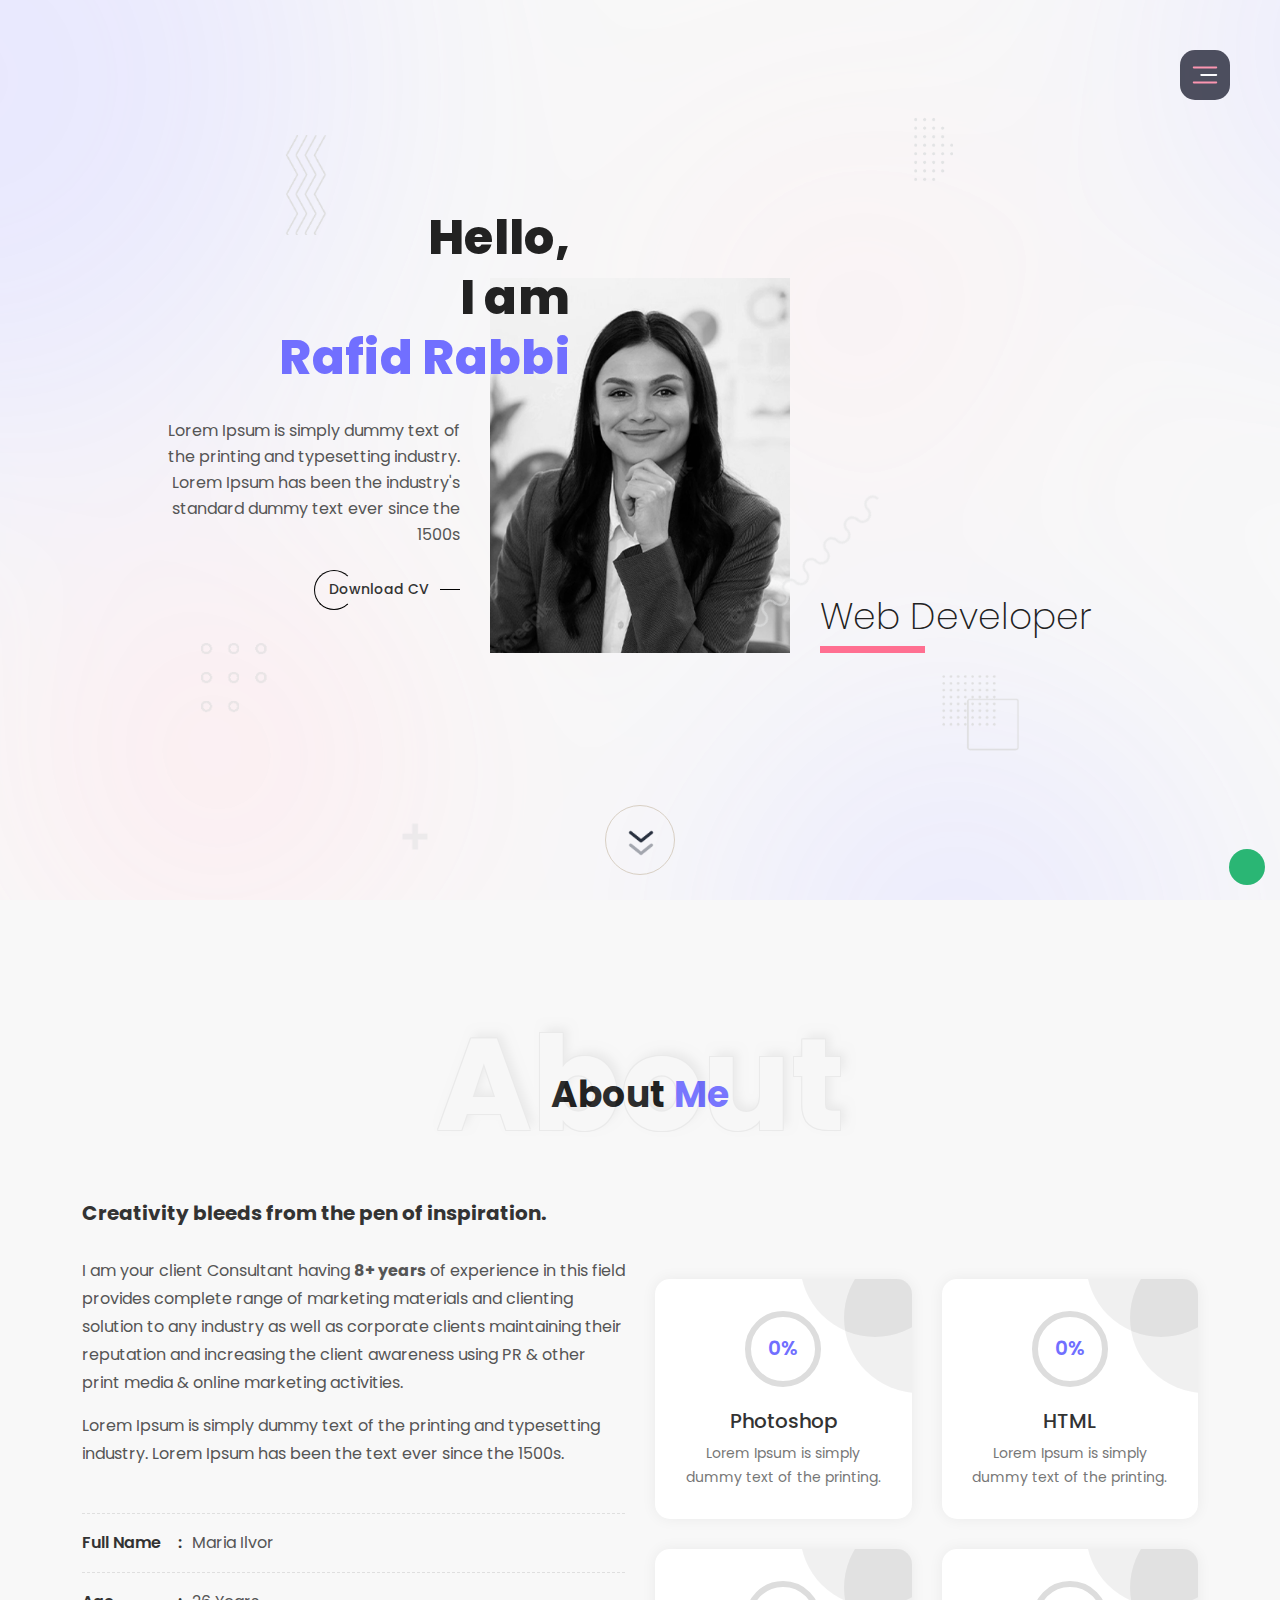
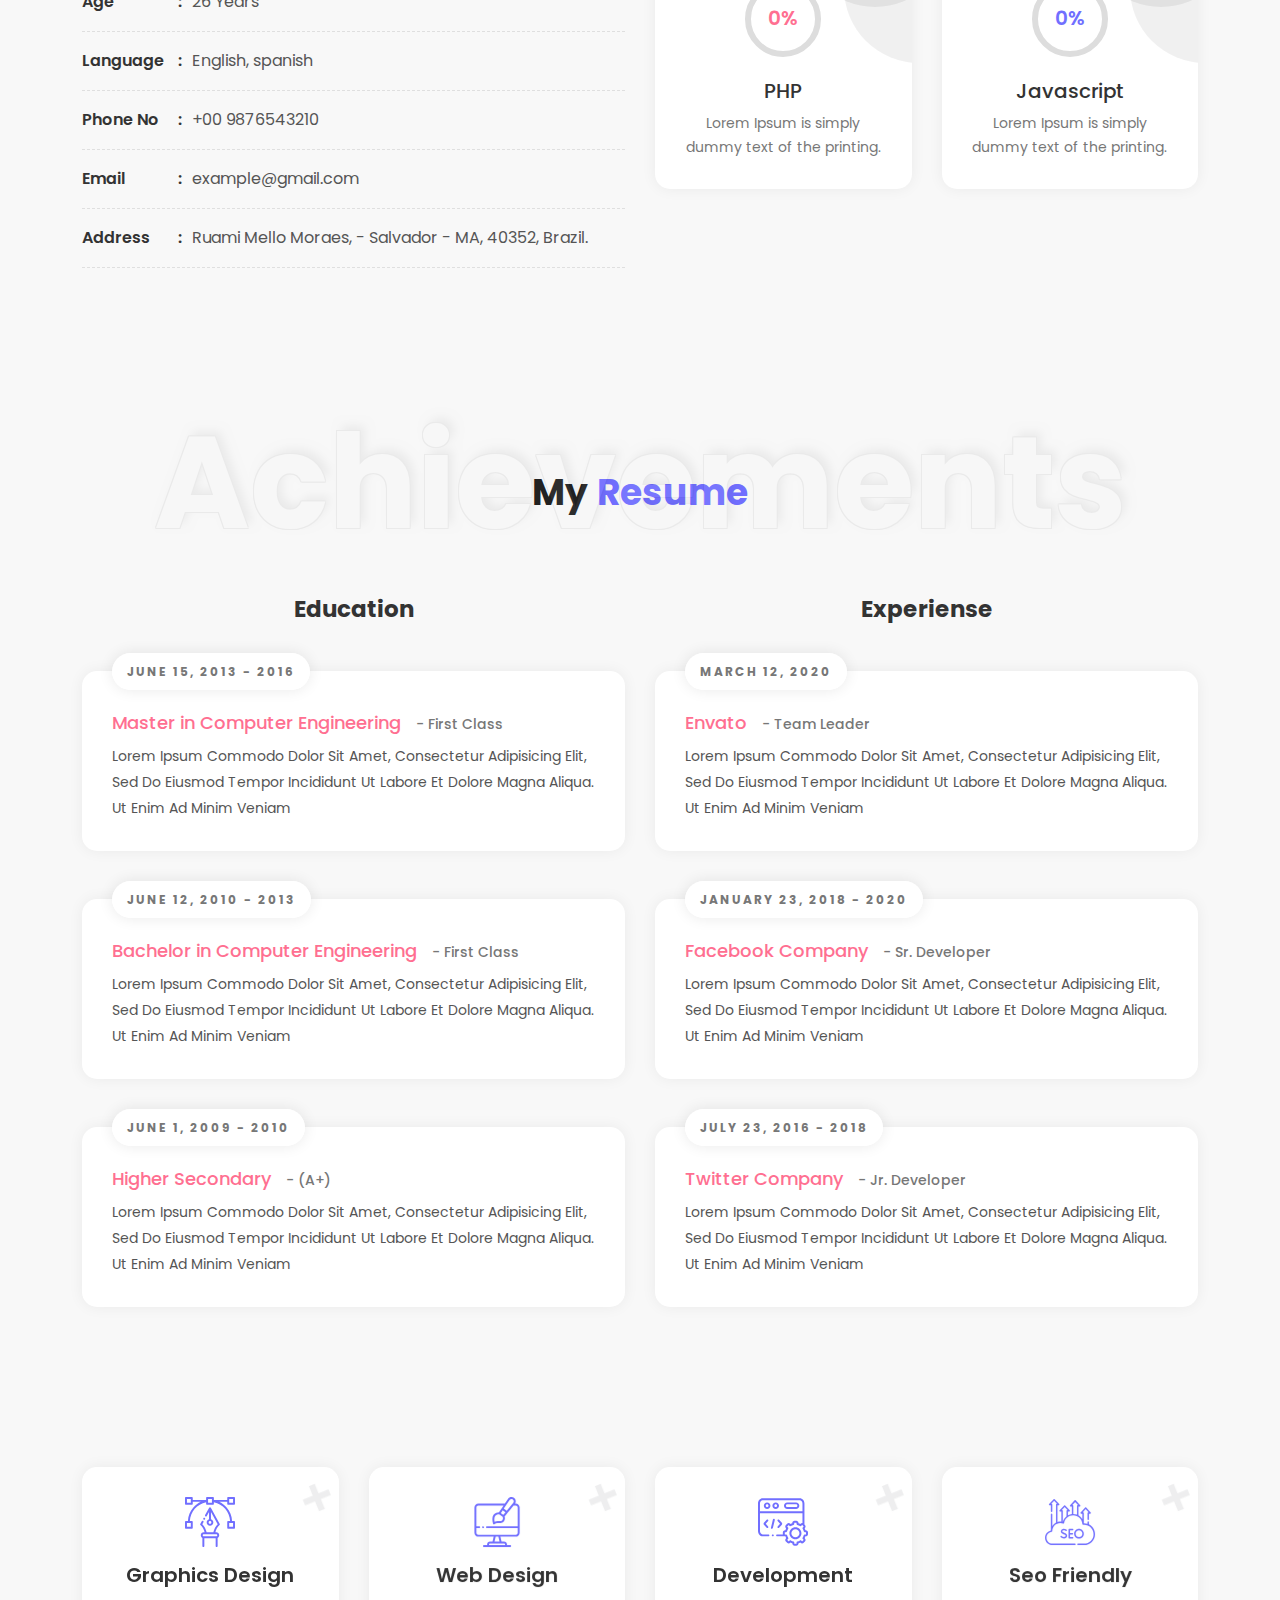
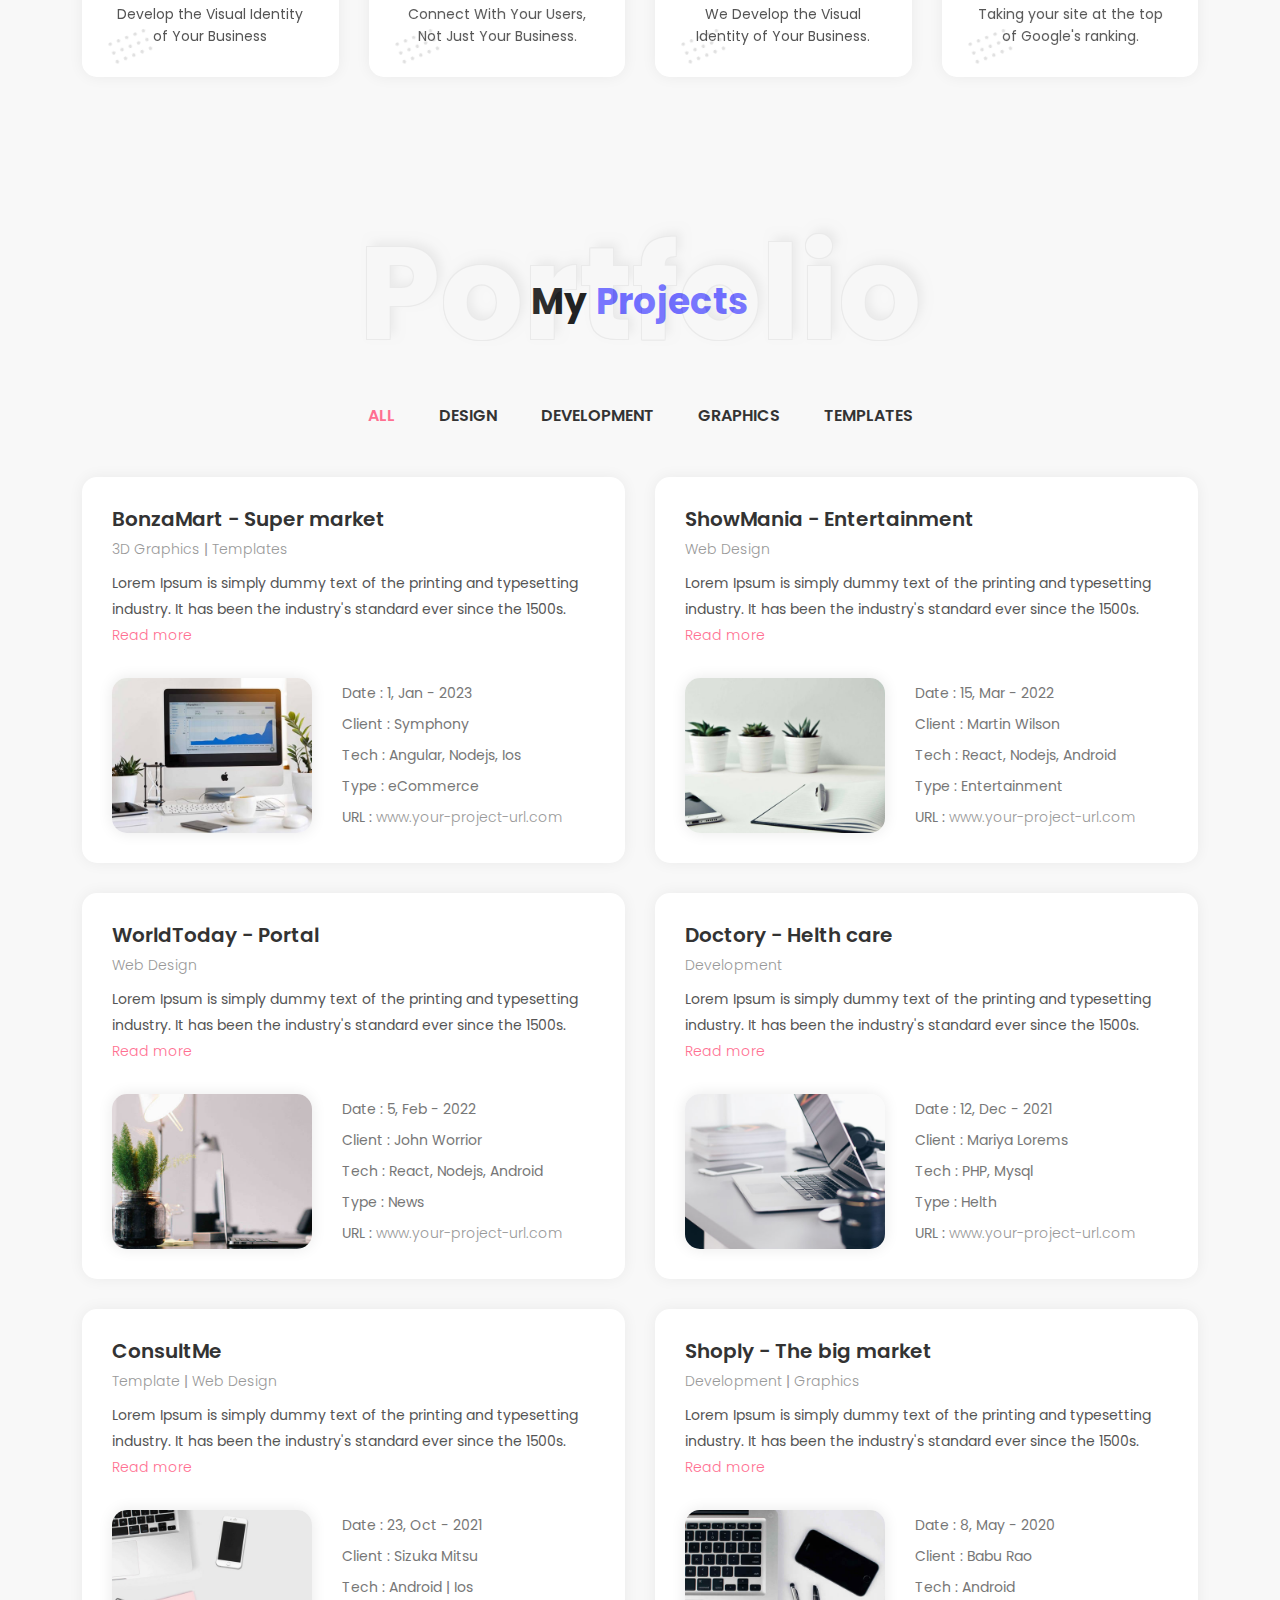
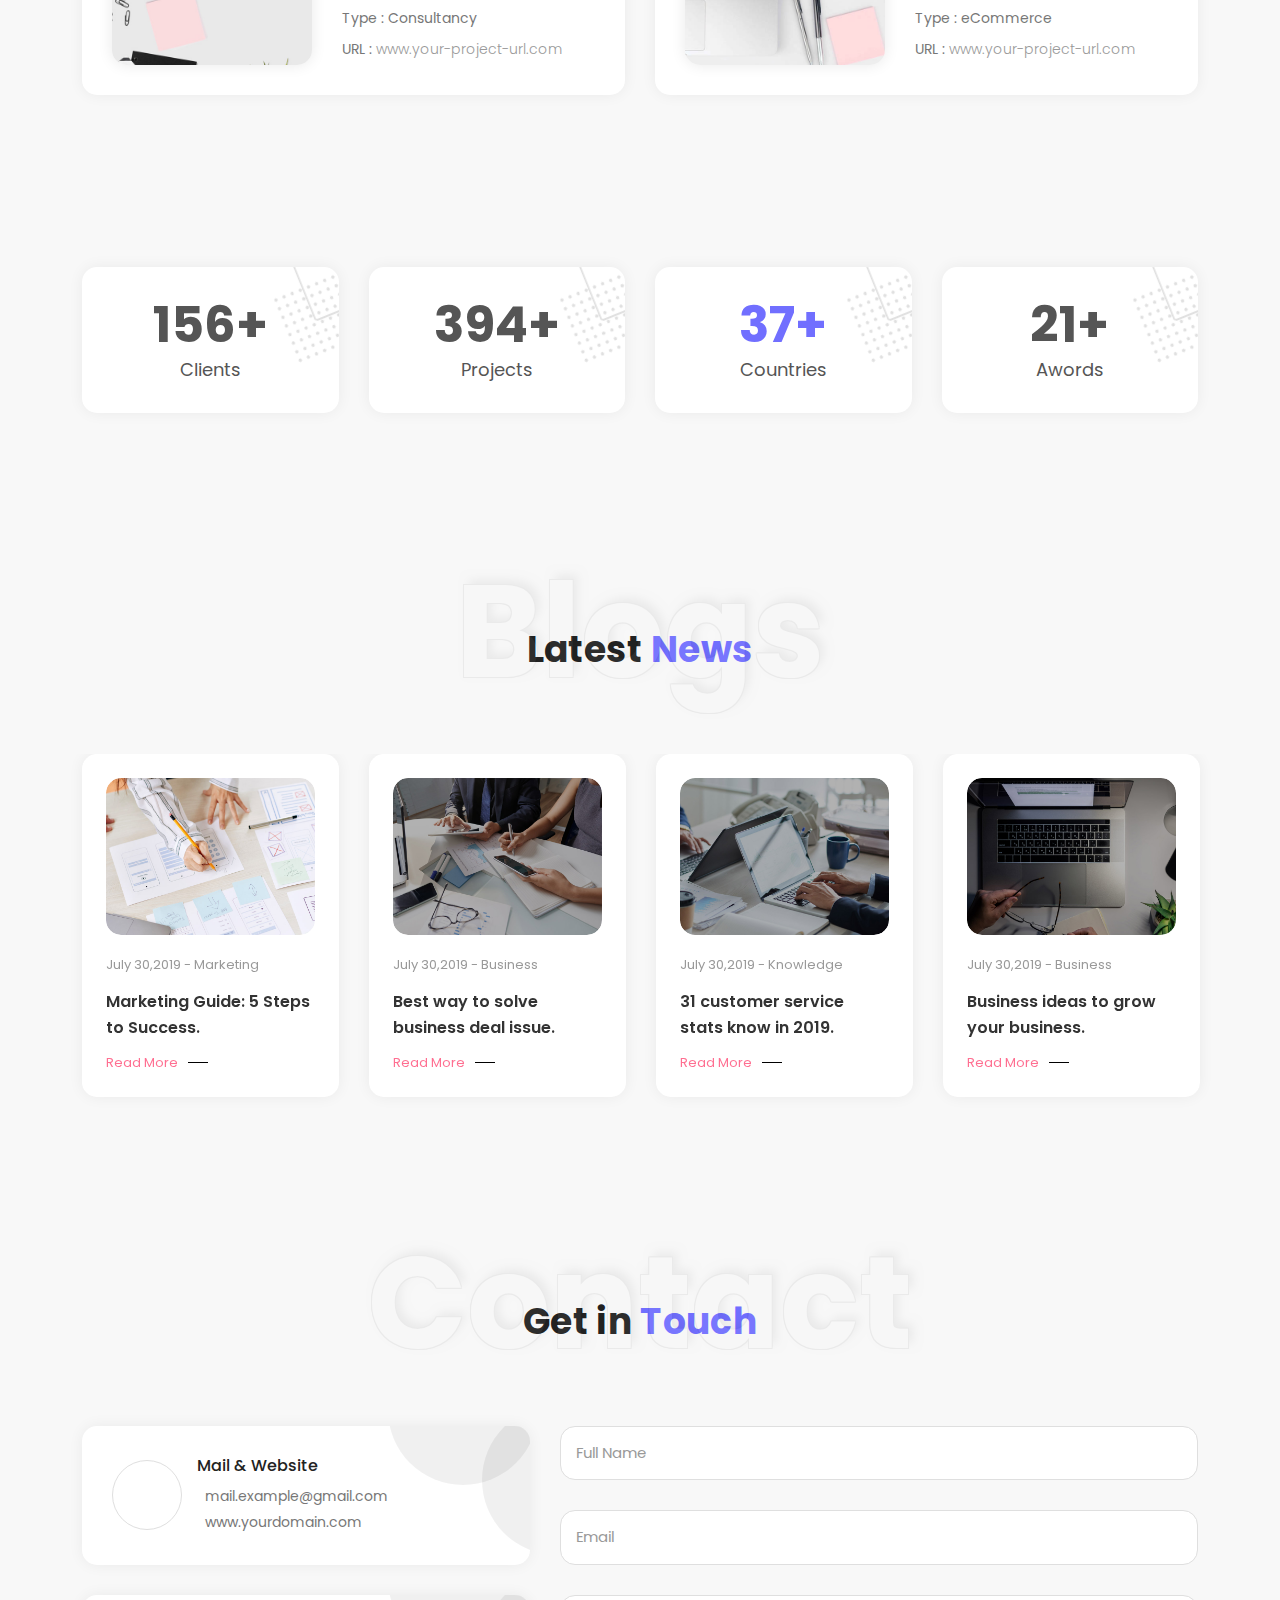
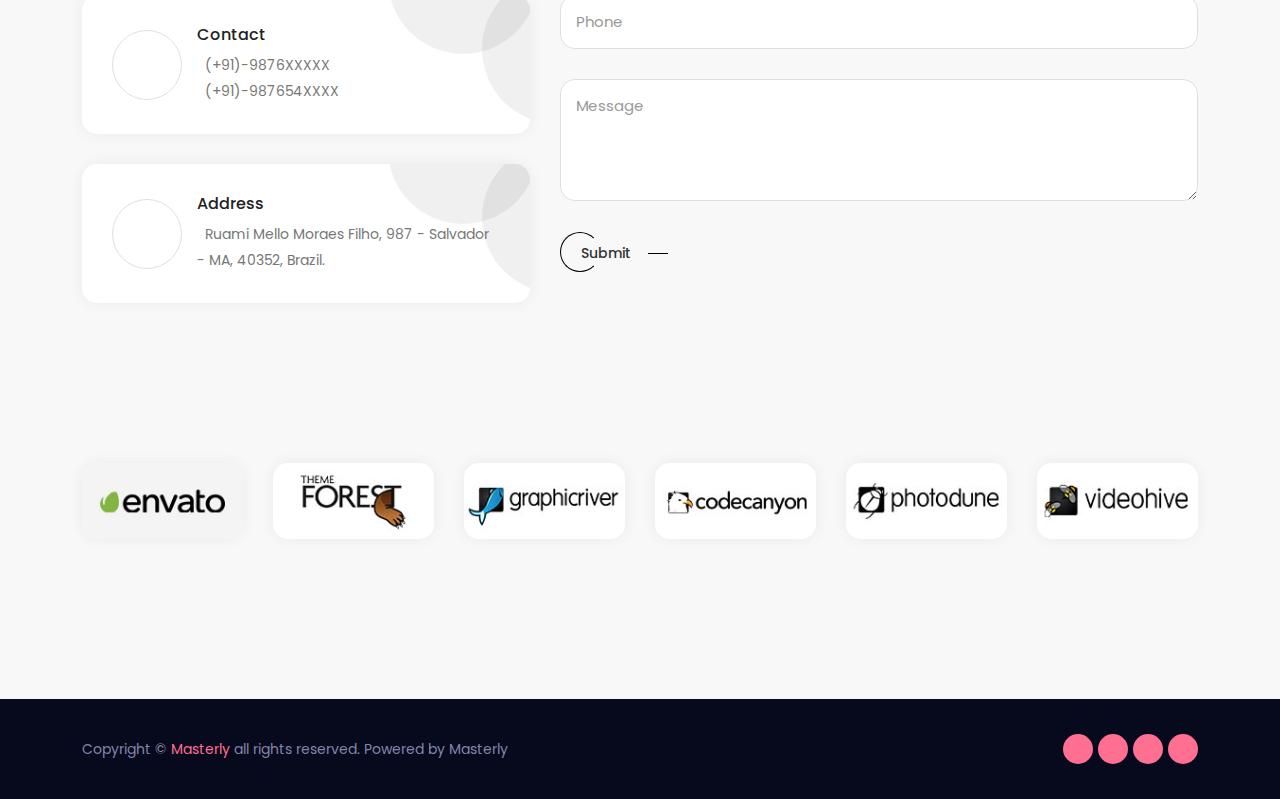
==== index.html @ cfb74b18 "first" ====
<!--========================================================= 
Item Name: Masterly - Personal Portfolio One Page HTML Template.
Author: ashishmaraviya
Version: 2
Copyright 2023
Author URI: https://themeforest.net/user/ashishmaraviya
============================================================-->
<!DOCTYPE html>
<html lang="en">


<!-- Mirrored from maraviyainfotech.com/projects/masterly/demo-4/index.html by HTTrack Website Copier/3.x [XR&CO'2014], Sat, 06 Apr 2024 16:18:50 GMT -->
<head>
    <meta charset="UTF-8">
    <meta http-equiv="x-ua-compatible" content="ie=edge">
    <meta name="viewport" content="width=device-width, initial-scale=1.0, minimum-scale=1.0">

    <title>Masterly - Personal Portfolio One Page HTML Template</title>
    <meta name="keywords"
        content="personal portfolio, cv, resume, agency, bootstrap, clean, cv, designer, developer, freelancer, modern, one page portfolio, onepage, personal portfolio, responsive, resume, vcard">
    <meta name="description" content="Unique Personal Portfolio HTML Template">
    <meta name="author" content="ashishmaraviya">
    <meta name="generator" content="Mobirise v3.12.1, mobirise.com">
    <!-- site Favicon -->
    <link rel="icon" href="assets/img/favicon/favicon.png" sizes="32x32">
    <link rel="apple-touch-icon" href="assets/img/favicon/favicon.png">
    <meta name="msapplication-TileImage" content="assets/img/favicon/favicon.png">

    <!-- css Font -->

    <!-- css All Plugins Files -->
    <link rel="stylesheet" href="assets/css/plugins/bootstrap.css">
    <link rel="stylesheet" href="assets/css/plugins/jquery.fancybox.min.css">
    <link rel="stylesheet" href="assets/css/plugins/slick.min.css">

    <!-- Main Style -->
    <link rel="stylesheet" href="assets/css/style.css">
    <link rel="stylesheet" href="assets/css/responsive.css">

</head>

<body>

    <!-- Loader -->
    <div id="ms-overlay">
        <div class="ms-roller">
            <div></div>
            <div></div>
            <div></div>
            <div></div>
            <div></div>
            <div></div>
            <div></div>
            <div></div>
        </div>
    </div>

    <!-- Header Start -->
    <header>
        <nav>
            <a href="javascript:void(0)" class="ms-sidebar-toggle"><img src="assets/img/icons/menu.svg" class="svg_img"
                    alt="menu"></a>
        </nav>
    </header>
    <!-- Header End -->

    <!-- Sidebar Start -->
    <div class="ms-sidebar-overlay"></div>
    <div class="ms-sidebar">
        <div class="menu-list">
            <a href="javascript:void(0)" class="close-sidebar">×</a>
            <ul class="navbar-nav mb-2 ml-auto" id="top-menu">
                <li class="nav-item active">
                    <a class="nav-link ms-nav" aria-current="page" href="#home">Home</a>
                </li>
                <li class="nav-item">
                    <a class="nav-link ms-nav" href="#about">About</a>
                </li>
                <li class="nav-item">
                    <a class="nav-link ms-nav" href="#experience">Experience</a>
                </li>
                <li class="nav-item">
                    <a class="nav-link ms-nav" href="#service">Service</a>
                </li>
                <li class="nav-item">
                    <a class="nav-link ms-nav" href="#portfolio">Portfolio</a>
                </li>
                <li class="nav-item">
                    <a class="nav-link ms-nav" href="#news">News</a>
                </li>
                <li class="nav-item">
                    <a class="nav-link ms-nav" href="#contact">Contacts</a>
                </li>
            </ul>
        </div>
    </div>
    <!-- Sidebar End -->

    <!-- Hero Start -->
    <section id="home" class="ms-hero margin-b-50">
        <div class="ms-diamond-1"></div>
        <div class="ms-diamond-2"></div>
        <div class="ms-diamond-3"></div>
        <div class="ms-diamond-4"></div>
        <div class="ms-diamond-5"></div>
        <div class="ms-diamond-6"></div>
        <div class="container">
            <div class="hero-content">
                <div class="hero-item static">
                    <div class="ms-hero-detail">
                        <h2 class="ms-hero-title title-right-overflow"><span>Hello, <br> I am<br> <span
                                    class="name">&nbsp; Rafid Rabbi</span></span>
                        </h2>
                        <p class="ms-hero-detail">Lorem Ipsum is simply
                            dummy text of the printing and typesetting industry. Lorem Ipsum has been the industry's
                            standard dummy text ever since the 1500s</p>
                        <a href="#" class="ms-learn-more-right">
                            <span class="text">Download CV</span>
                        </a>
                    </div>
                    <div class="ms-hero-img">
                        <div class="ms-card" data-tilt>
                            <img src="assets/img/hero/my-img.png" alt="vasantbhai">
                        </div>
                    </div>
                    <div class="ms-hero-name">
                        <h3><span>Web Developer</span></h3>
                    </div>
                </div>
                <div class="art"></div>
            </div>
        </div>
        <div class="scroll-next" data-scroll="about">
            <div class="ms-container">
                <span class="menu">
                    <span class="text"></span>
                    <span class="circle"></span>
                </span>
            </div>
        </div>
    </section>
    <!-- Hero End -->

    <!-- About section -->
    <section id="about" class="ms-about padding-tb-80 sec-bg">
        <div class="container">
            <div class="row">
                <div class="section-title">
                    <h2>About<span> Me</span></h2>
                    <span class="ligh-title">About</span>
                </div>
                <div class="col-lg-6">
                    <div class="ms-about-detail m-b-991">
                        <h4>Creativity bleeds from the pen of inspiration.</h4>
                        <p class="ms-text">I am your client Consultant having <b>8+ years</b> of experience in this
                            field
                            provides complete range of marketing materials and clienting solution to any industry as
                            well
                            as corporate clients maintaining their reputation and increasing the client awareness using
                            PR & other print media & online marketing activities.</p>
                        <p class="ms-text">Lorem Ipsum is simply dummy text of the printing and typesetting industry.
                            Lorem Ipsum has been the text ever since the 1500s.</p>
                        <div class="ms-about-info">
                            <ul class="m-r-30">
                                <li><span class="title">Full Name<b>:</b></span>Maria Ilvor</li>
                                <li><span class="title">Age<b>:</b></span>26 Years</li>
                                <li><span class="title">Language<b>:</b></span>English, spanish</li>
                                <li><span class="title">Phone No<b>:</b></span>+00 9876543210</li>
                                <li><span class="title">Email<b>:</b></span>example@gmail.com</li>
                                <li><span class="title">Address<b>:</b></span><span>Ruami Mello Moraes, - Salvador - MA,
                                        40352, Brazil.</span></li>
                            </ul>
                        </div>
                    </div>
                </div>
                <div class="col-lg-6">
                    <div class="ms-skill-progress">
                        <div class="row m-b-minus-30px">
                            <div class="col-md-6">
                                <div class="ms-box">
                                    <svg class="progress noselect" data-progress="87" x="0px" y="0px"
                                        viewBox="0 0 80 80">
                                        <path class="track" d="M5,40a35,35 0 1,0 70,0a35,35 0 1,0 -70,0" />
                                        <path class="fill" d="M5,40a35,35 0 1,0 70,0a35,35 0 1,0 -70,0" />
                                        <text class="value" x="50%" y="58%">0%</text>
                                    </svg>
                                    <h3>Photoshop</h3>
                                    <p>Lorem Ipsum is simply dummy text of the printing.</p>
                                </div>
                            </div>
                            <div class="col-md-6">
                                <div class="ms-box">
                                    <svg class="progress noselect" data-progress="80" x="0px" y="0px"
                                        viewBox="0 0 80 80">
                                        <path class="track" d="M5,40a35,35 0 1,0 70,0a35,35 0 1,0 -70,0" />
                                        <path class="fill" d="M5,40a35,35 0 1,0 70,0a35,35 0 1,0 -70,0" />
                                        <text class="value" x="50%" y="58%">0%</text>
                                    </svg>
                                    <h3>HTML</h3>
                                    <p>Lorem Ipsum is simply dummy text of the printing.</p>
                                </div>
                            </div>
                            <div class="col-md-6">
                                <div class="ms-box">
                                    <svg class="progress active noselect" data-progress="95" x="0px" y="0px"
                                        viewBox="0 0 80 80">
                                        <path class="track" d="M5,40a35,35 0 1,0 70,0a35,35 0 1,0 -70,0" />
                                        <path class="fill" d="M5,40a35,35 0 1,0 70,0a35,35 0 1,0 -70,0" />
                                        <text class="value" x="50%" y="58%">0%</text>
                                    </svg>
                                    <h3>PHP</h3>
                                    <p>Lorem Ipsum is simply dummy text of the printing.</p>
                                </div>
                            </div>
                            <div class="col-md-6">
                                <div class="ms-box">
                                    <svg class="progress noselect" data-progress="70" x="0px" y="0px"
                                        viewBox="0 0 80 80">
                                        <path class="track" d="M5,40a35,35 0 1,0 70,0a35,35 0 1,0 -70,0" />
                                        <path class="fill" d="M5,40a35,35 0 1,0 70,0a35,35 0 1,0 -70,0" />
                                        <text class="value" x="50%" y="58%">0%</text>
                                    </svg>
                                    <h3>Javascript</h3>
                                    <p>Lorem Ipsum is simply dummy text of the printing.</p>
                                </div>
                            </div>
                        </div>
                    </div>
                </div>
            </div>
        </div>
    </section>
    <!-- About section End -->

    <!-- Start Experience & Education section -->
    <section id="experience" class="ms-experience padding-tb-80">
        <div class="container">
            <div class="row">
                <div class="section-title">
                    <h2>My <span>Resume</span></h2>
                    <span class="ligh-title">Achievements</span>
                </div>
                <div class="col-lg-6 col-md-12 col-sm-12">
                    <div class="education ms-ex-box m-b-991">
                        <h4>Education</h4>
                        <ul class="timeline">
                            <li class="timeline-item" data-aos="fade-up" data-aos-duration="2000" data-aos-delay="400">
                                <div class="timeline-info">
                                    <span>June 15, 2013 - 2016</span>
                                </div>
                                <div class="timeline-content">
                                    <h5 class="timeline-title">Master in Computer Engineering<span class="sub">- First
                                            Class</span></h5>
                                    <p>Lorem Ipsum Commodo Dolor Sit Amet, Consectetur Adipisicing Elit, Sed Do Eiusmod
                                        Tempor Incididunt Ut Labore Et Dolore Magna Aliqua. Ut Enim Ad Minim Veniam</p>
                                </div>
                            </li>
                            <li class="timeline-item" data-aos="fade-up" data-aos-duration="2000" data-aos-delay="600">
                                <div class="timeline-info">
                                    <span>June 12, 2010 - 2013</span>
                                </div>
                                <div class="timeline-content">
                                    <h5 class="timeline-title">Bachelor in Computer Engineering<span class="sub">- First
                                            Class</span></h5>
                                    <p>Lorem Ipsum Commodo Dolor Sit Amet, Consectetur Adipisicing Elit, Sed Do Eiusmod
                                        Tempor Incididunt Ut Labore Et Dolore Magna Aliqua. Ut Enim Ad Minim Veniam</p>
                                </div>
                            </li>
                            <li class="timeline-item" data-aos="fade-up" data-aos-duration="2000" data-aos-delay="800">
                                <div class="timeline-info">
                                    <span>June 1, 2009 - 2010</span>
                                </div>
                                <div class="timeline-content">
                                    <h5 class="timeline-title">Higher Secondary<span class="sub">- (A+)</span></h5>
                                    <p>Lorem Ipsum Commodo Dolor Sit Amet, Consectetur Adipisicing Elit, Sed Do Eiusmod
                                        Tempor Incididunt Ut Labore Et Dolore Magna Aliqua. Ut Enim Ad Minim Veniam</p>
                                </div>
                            </li>
                        </ul>

                    </div>
                </div>
                <div class="col-lg-6 col-md-12 col-sm-12">
                    <div class="experiense ms-ex-box">
                        <h4>Experiense</h4>
                        <ul class="timeline">
                            <li class="timeline-item">
                                <div class="timeline-info">
                                    <span>March 12, 2020</span>
                                </div>
                                <div class="timeline-content">
                                    <h5 class="timeline-title">Envato<span class="sub">- Team Leader</span></h5>
                                    <p>Lorem Ipsum Commodo Dolor Sit Amet, Consectetur Adipisicing Elit, Sed Do Eiusmod
                                        Tempor Incididunt Ut Labore Et Dolore Magna Aliqua. Ut Enim Ad Minim Veniam</p>
                                </div>
                            </li>
                            <li class="timeline-item">
                                <div class="timeline-info">
                                    <span>January 23, 2018 - 2020</span>
                                </div>
                                <div class="timeline-content">
                                    <h5 class="timeline-title">Facebook Company<span class="sub">- Sr. Developer</span>
                                    </h5>
                                    <p>Lorem Ipsum Commodo Dolor Sit Amet, Consectetur Adipisicing Elit, Sed Do Eiusmod
                                        Tempor Incididunt Ut Labore Et Dolore Magna Aliqua. Ut Enim Ad Minim Veniam</p>
                                </div>
                            </li>
                            <li class="timeline-item">
                                <div class="timeline-info">
                                    <span>July 23, 2016 - 2018</span>
                                </div>
                                <div class="timeline-content">
                                    <h5 class="timeline-title">Twitter Company<span class="sub">- Jr. Developer</span>
                                    </h5>
                                    <p>Lorem Ipsum Commodo Dolor Sit Amet, Consectetur Adipisicing Elit, Sed Do Eiusmod
                                        Tempor Incididunt Ut Labore Et Dolore Magna Aliqua. Ut Enim Ad Minim Veniam</p>
                                </div>
                            </li>
                        </ul>
                    </div>
                </div>
            </div>

        </div>
    </section>
    <!-- End Experience & Education Section -->

    <!-- Start service section -->
    <section id="service" class="ms-service padding-tb-80 sec-bg">
        <div class="container">
            <div class="section-title d-none">
                <h2>My<span> service</span></h2>
                <span class="ligh-title">service</span>
            </div>
            <div class="row service-box m-tb-minus-15px">
                <div class="col-lg-3 col-md-6 col-xs-12">
                    <div class="flipper">
                        <div class="main-box">
                            <div class="box-front height-300 white-bg">
                                <div class="content-wrap">
                                    <div class="icon">
                                        <img class="icofont icofont-headphone-alt font-40px dark-color svg_img"
                                            src="assets/img/service/1.svg" alt="Graphics Design">
                                    </div>
                                    <h3>Graphics Design</h3>
                                    <p>Develop the Visual Identity of Your Business</p>
                                </div>
                            </div>
                            <div class="box-back height-300 gradient-bg">
                                <div class="content-wrap">
                                    <h3>Graphics Design</h3>
                                    <p>Develop the Visual Identity of Your Business</p>
                                    <a href="#" class="btn">Read more</a>
                                </div>
                            </div>
                        </div>
                    </div>
                </div>
                <div class="col-lg-3 col-md-6 col-xs-12">
                    <div class="flipper">
                        <div class="main-box">
                            <div class="box-front height-300 white-bg">
                                <div class="content-wrap">
                                    <div class="icon">
                                        <img class="icofont icofont-headphone-alt font-40px dark-color svg_img"
                                            src="assets/img/service/2.svg" alt="web design">
                                    </div>
                                    <h3>Web Design</h3>
                                    <p>Connect With Your Users, Not Just Your Business.</p>
                                </div>
                            </div>
                            <div class="box-back height-300 gradient-bg">
                                <div class="content-wrap">
                                    <h3>Web Design</h3>
                                    <p>Connect With Your Users, Not Just Your Business.</p>
                                    <a href="#" class="btn">Read more</a>
                                </div>
                            </div>
                        </div>
                    </div>
                </div>
                <div class="col-lg-3 col-md-6 col-xs-12">
                    <div class="flipper">
                        <div class="main-box">
                            <div class="box-front height-300 white-bg">
                                <div class="content-wrap">
                                    <div class="icon">
                                        <img class="icofont icofont-headphone-alt font-40px dark-color svg_img"
                                            src="assets/img/service/3.svg" alt="development">
                                    </div>
                                    <h3>Development</h3>
                                    <p>We Develop the Visual Identity of Your Business.</p>
                                </div>
                            </div>
                            <div class="box-back height-300 gradient-bg">
                                <div class="content-wrap">
                                    <h3>Development</h3>
                                    <p>We Develop the Visual Identity of Your Business.</p>
                                    <a href="#" class="btn">Read more</a>
                                </div>
                            </div>
                        </div>
                    </div>
                </div>
                <div class="col-lg-3 col-md-6 col-xs-12">
                    <div class="flipper">
                        <div class="main-box">
                            <div class="box-front height-300 white-bg">
                                <div class="content-wrap">
                                    <div class="icon">
                                        <img class="icofont icofont-headphone-alt font-40px dark-color svg_img"
                                            src="assets/img/service/4.svg" alt="seo friendly">
                                    </div>
                                    <h3>Seo Friendly</h3>
                                    <p>Taking your site at the top of Google's ranking.</p>
                                </div>
                            </div>
                            <div class="box-back height-300 gradient-bg">
                                <div class="content-wrap">
                                    <h3>Seo Friendly</h3>
                                    <p>Taking your site at the top of Google's ranking.</p>
                                    <a href="#" class="btn">Read more</a>
                                </div>
                            </div>
                        </div>
                    </div>
                </div>
            </div>
        </div>
    </section>
    <!-- End service section -->

    <!-- Start Portfolio Section -->
    <section id="portfolio" class="ms-portfolio padding-tb-80">
        <div class="container">
            <div class="section-title">
                <h2>My <span>Projects</span></h2>
                <span class="ligh-title">Portfolio</span>
            </div>
            <div class="row m-b-minus-24px">
                <div class="portfolio-content">
                    <div>
                        <div class="row">
                            <div class="col-sm-12">
                                <div class="portfolio-tabs">
                                    <ul>
                                        <li class="filter" data-filter="all">ALL</li>
                                        <li class="filter" data-filter=".design">DESIGN</li>
                                        <li class="filter" data-filter=".development">DEVELOPMENT</li>
                                        <li class="filter" data-filter=".graphics">GRAPHICS</li>
                                        <li class="filter" data-filter=".templates">Templates</li>
                                    </ul>
                                </div>
                            </div>
                            <div class="col-md-12 col-sm-12">
                                <div class="portfolio-content-items">
                                    <div class="row m-b-minus-30px">
                                        <div class="col-lg-6 mix graphics templates">
                                            <div class="ms-project-box">
                                                <h3>BonzaMart - Super market</h3>
                                                <div class="links">
                                                    <a href="#">3D Graphics</a> |
                                                    <a href="#">Templates</a>
                                                </div>
                                                <p>Lorem Ipsum is simply dummy text of the printing and typesetting
                                                    industry. It has been the industry's standard ever since the 1500s.
                                                    <a href="#">Read more</a>
                                                </p>
                                                <div class="ms-info">
                                                    <div class="portfolio-img">
                                                        <a class="" data-fancybox="gallery"
                                                            href="assets/img/portfolio/1.jpg"
                                                            style="background-image: url(assets/img/portfolio/11.jpg)">
                                                            <span class="overlay">+</span>
                                                        </a>
                                                    </div>
                                                    <div class="ms-detail">
                                                        <ul>
                                                            <li>Date : 1, Jan - 2023</li>
                                                            <li>Client : Symphony</li>
                                                            <li>Tech : Angular, Nodejs, Ios</li>
                                                            <li>Type : eCommerce</li>
                                                            <li>URL : <a href="#">www.your-project-url.com</a></li>
                                                        </ul>

                                                    </div>
                                                </div>
                                            </div>
                                        </div>
                                        <div class="col-lg-6 mix design">
                                            <div class="ms-project-box">
                                                <h3>ShowMania - Entertainment</h3>
                                                <div class="links">
                                                    <a href="#">Web Design</a>
                                                </div>
                                                <p>Lorem Ipsum is simply dummy text of the printing and typesetting
                                                    industry. It has been the industry's standard ever since the 1500s.
                                                    <a href="#">Read more</a>
                                                </p>
                                                <div class="ms-info">
                                                    <div class="portfolio-img">
                                                        <a class="" data-fancybox="gallery"
                                                            href="assets/img/portfolio/2.jpg"
                                                            style="background-image: url(assets/img/portfolio/22.jpg)">
                                                            <span class="overlay">+</span>
                                                        </a>
                                                    </div>
                                                    <div class="ms-detail">
                                                        <ul>
                                                            <li>Date : 15, Mar - 2022</li>
                                                            <li>Client : Martin Wilson</li>
                                                            <li>Tech : React, Nodejs, Android</li>
                                                            <li>Type : Entertainment</li>
                                                            <li>URL : <a href="#">www.your-project-url.com</a></li>
                                                        </ul>

                                                    </div>
                                                </div>
                                            </div>
                                        </div>
                                        <div class="col-lg-6 mix design">
                                            <div class="ms-project-box">
                                                <h3>WorldToday - Portal</h3>
                                                <div class="links">
                                                    <a href="#">Web Design</a>
                                                </div>
                                                <p>Lorem Ipsum is simply dummy text of the printing and typesetting
                                                    industry. It has been the industry's standard ever since the 1500s.
                                                    <a href="#">Read more</a>
                                                </p>
                                                <div class="ms-info">
                                                    <div class="portfolio-img">
                                                        <a class="" data-fancybox="gallery"
                                                            href="assets/img/portfolio/3.jpg"
                                                            style="background-image: url(assets/img/portfolio/33.jpg)">
                                                            <span class="overlay">+</span>
                                                        </a>
                                                    </div>
                                                    <div class="ms-detail">
                                                        <ul>
                                                            <li>Date : 5, Feb - 2022</li>
                                                            <li>Client : John Worrior</li>
                                                            <li>Tech : React, Nodejs, Android</li>
                                                            <li>Type : News</li>
                                                            <li>URL : <a href="#">www.your-project-url.com</a></li>
                                                        </ul>

                                                    </div>
                                                </div>
                                            </div>
                                        </div>
                                        <div class="col-lg-6 mix development">
                                            <div class="ms-project-box">
                                                <h3>Doctory - Helth care</h3>
                                                <div class="links">
                                                    <a href="#">Development</a>
                                                </div>
                                                <p>Lorem Ipsum is simply dummy text of the printing and typesetting
                                                    industry. It has been the industry's standard ever since the 1500s.
                                                    <a href="#">Read more</a>
                                                </p>
                                                <div class="ms-info">
                                                    <div class="portfolio-img">
                                                        <a class="" data-fancybox="gallery"
                                                            href="assets/img/portfolio/4.jpg"
                                                            style="background-image: url(assets/img/portfolio/44.jpg)">
                                                            <span class="overlay">+</span>
                                                        </a>
                                                    </div>
                                                    <div class="ms-detail">
                                                        <ul>
                                                            <li>Date : 12, Dec - 2021</li>
                                                            <li>Client : Mariya Lorems</li>
                                                            <li>Tech : PHP, Mysql</li>
                                                            <li>Type : Helth</li>
                                                            <li>URL : <a href="#">www.your-project-url.com</a></li>
                                                        </ul>

                                                    </div>
                                                </div>
                                            </div>
                                        </div>
                                        <div class="col-lg-6 mix templates design">
                                            <div class="ms-project-box">
                                                <h3>ConsultMe</h3>
                                                <div class="links">
                                                    <a href="#">Template</a> |
                                                    <a href="#">Web Design</a>
                                                </div>
                                                <p>Lorem Ipsum is simply dummy text of the printing and typesetting
                                                    industry. It has been the industry's standard ever since the 1500s.
                                                    <a href="#">Read more</a>
                                                </p>
                                                <div class="ms-info">
                                                    <div class="portfolio-img">
                                                        <a class="" data-fancybox="gallery"
                                                            href="assets/img/portfolio/5.jpg"
                                                            style="background-image: url(assets/img/portfolio/55.jpg)">
                                                            <span class="overlay">+</span>
                                                        </a>
                                                    </div>
                                                    <div class="ms-detail">
                                                        <ul>
                                                            <li>Date : 23, Oct - 2021</li>
                                                            <li>Client : Sizuka Mitsu</li>
                                                            <li>Tech : Android | Ios</li>
                                                            <li>Type : Consultancy</li>
                                                            <li>URL : <a href="#">www.your-project-url.com</a></li>
                                                        </ul>

                                                    </div>
                                                </div>
                                            </div>
                                        </div>
                                        <div class="col-lg-6 mix development graphics">
                                            <div class="ms-project-box">
                                                <h3>Shoply - The big market</h3>
                                                <div class="links">
                                                    <a href="#">Development</a> |
                                                    <a href="#">Graphics</a>
                                                </div>
                                                <p>Lorem Ipsum is simply dummy text of the printing and typesetting
                                                    industry. It has been the industry's standard ever since the 1500s.
                                                    <a href="#">Read more</a>
                                                </p>
                                                <div class="ms-info">
                                                    <div class="portfolio-img">
                                                        <a class="" data-fancybox="gallery"
                                                            href="assets/img/portfolio/6.jpg"
                                                            style="background-image: url(assets/img/portfolio/66.jpg)">
                                                            <span class="overlay">+</span>
                                                        </a>
                                                    </div>
                                                    <div class="ms-detail">
                                                        <ul>
                                                            <li>Date : 8, May - 2020</li>
                                                            <li>Client : Babu Rao</li>
                                                            <li>Tech : Android</li>
                                                            <li>Type : eCommerce</li>
                                                            <li>URL : <a href="#">www.your-project-url.com</a></li>
                                                        </ul>

                                                    </div>
                                                </div>
                                            </div>
                                        </div>
                                    </div>
                                </div>
                            </div>
                        </div>
                    </div>
                </div>
            </div>
        </div>
    </section>
    <!-- End Portfolio Section -->

    <!-- Start Counter Section -->
    <section id="counters" class="ms-counter padding-tb-80 sec-bg">
        <div class="container">
            <div class="section-title d-none">
                <h2>My <span>Achievements</span></h2>
                <span class="ligh-title">Achievements</span>
            </div>
            <div class="row achive m-tb-minus-12px" id="counter">
                <div class="col-lg-3 col-md-6">
                    <div class="count-block" data-tilt>
                        <h3><span class="counter counter-value" data-count="156">156</span>+</h3>
                        <p>Clients</p>
                    </div>
                </div>
                <div class="col-lg-3 col-md-6">
                    <div class="count-block" data-tilt>
                        <h3><span class="counter counter-value" data-count="394">394</span>+</h3>
                        <p>Projects</p>
                    </div>
                </div>
                <div class="col-lg-3 col-md-6">
                    <div class="count-block" data-tilt>
                        <h3 class="active-num"><span class="counter counter-value" data-count="37">37</span>+</h3>
                        <p>Countries</p>
                    </div>
                </div>
                <div class="col-lg-3 col-md-6">
                    <div class="count-block" data-tilt>
                        <h3><span class="counter counter-value" data-count="21">21</span>+</h3>
                        <p>Awords</p>
                    </div>
                </div>
            </div>
        </div>
    </section>
    <!-- End Counter Section -->

    <!-- Start News Section -->
    <section id="news" class="ms-news padding-tb-80">
        <div class="container">
            <div class="section-title">
                <h2>Latest <span>News</span></h2>
                <span class="ligh-title">Blogs</span>
            </div>
            <div class="row m-b-minus-30px">
                <div class="news-carousel">
                    <div class="ms-item">
                        <div class="news-info">
                            <figure class="news-img">
                                <a href="#">
                                    <img src="assets/img/blog/1.jpg" alt="news imag">
                                </a>
                            </figure>
                            <div class="detail">
                                <label>July 30,2019 - <a href="#">Marketing</a></label>
                                <h3><a href="#">Marketing Guide: 5 Steps to Success.</a></h3>
                                <div class="more-info">
                                    <a href="#">Read More<span></span></a>
                                </div>
                            </div>
                        </div>
                    </div>
                    <div class="ms-item">
                        <div class="news-info">
                            <figure class="news-img"><a href="#"><img src="assets/img/blog/2.jpg" alt="news imag"></a>
                            </figure>
                            <div class="detail">
                                <label>July 30,2019 - <a href="#">Business</a></label>
                                <h3><a href="#">Best way to solve business deal issue.</a></h3>
                                <div class="more-info">
                                    <a href="#">Read More<span></span></a>
                                </div>
                            </div>
                        </div>
                    </div>
                    <div class="ms-item">
                        <div class="news-info">
                            <figure class="news-img"><a href="#"><img src="assets/img/blog/3.jpg" alt="news imag"></a>
                            </figure>
                            <div class="detail">
                                <label>July 30,2019 - <a href="#">Knowledge</a></label>
                                <h3><a href="#">31 customer service stats know in 2019.</a></h3>
                                <div class="more-info">
                                    <a href="#">Read More<span></span></a>
                                </div>
                            </div>
                        </div>
                    </div>
                    <div class="ms-item">
                        <div class="news-info">
                            <figure class="news-img"><a href="#"><img src="assets/img/blog/4.jpg" alt="news imag"></a>
                            </figure>
                            <div class="detail">
                                <label>July 30,2019 - <a href="#">Business</a></label>
                                <h3><a href="#">Business ideas to grow your business.</a></h3>
                                <div class="more-info">
                                    <a href="#">Read More<span></span></a>
                                </div>
                            </div>
                        </div>
                    </div>
                    <div class="ms-item">
                        <div class="news-info">
                            <figure class="news-img"><a href="#"><img src="assets/img/blog/5.jpg" alt="news imag"></a>
                            </figure>
                            <div class="detail">
                                <label>July 30,2019 - <a href="#">Marketing</a></label>
                                <h3><a href="#">Marketing Guide: 5 Steps to Success.</a></h3>
                                <div class="more-info">
                                    <a href="#">Read More<span></span></a>
                                </div>
                            </div>
                        </div>
                    </div>
                    <div class="ms-item">
                        <div class="news-info">
                            <figure class="news-img"><a href="#"><img src="assets/img/blog/6.jpg" alt="news imag"></a>
                            </figure>
                            <div class="detail">
                                <label>July 30,2019 - <a href="#">Knowledge</a></label>
                                <h3><a href="#">31 customer service stats know in 2019.</a></h3>
                                <div class="more-info">
                                    <a href="#">Read More<span></span></a>
                                </div>
                            </div>
                        </div>
                    </div>
                </div>
            </div>
        </div>
    </section>
    <!-- End News Section -->

    <!-- Start Contact Section -->
    <section id="contact" class="ms-contact padding-tb-80 sec-bg">
        <div class="container d-block">
            <div class="section-title">
                <h2>Get in <span>Touch</span></h2>
                <span class="ligh-title">Contact</span>
            </div>
            <div class="row m-b-minus-30px">
                <div class="col-lg-5 col-md-12 m-b-991-20">
                    <div class="ms-box">
                        <div class="detail">
                            <div class="icon"><i class="fa fa-envelope" aria-hidden="true"></i></div>
                            <div class="info">
                                <h3 class="title">Mail & Website</h3>
                                <p>
                                    <i class="fa fa-envelope" aria-hidden="true"></i> &nbsp; mail.example@gmail.com
                                </p>
                                <p>
                                    <i class="fa fa-globe" aria-hidden="true"></i> &nbsp; www.yourdomain.com
                                </p>
                            </div>
                        </div>
                        <div class="space"></div>
                    </div>
                    <div class="ms-box">
                        <div class="detail">
                            <div class="icon"><i class="fa fa-mobile" aria-hidden="true"></i></div>
                            <div class="info">
                                <h3 class="title">Contact</h3>
                                <p>
                                    <i class="fa fa-mobile" aria-hidden="true"></i> &nbsp; (+91)-9876XXXXX
                                </p>
                                <p>
                                    <i class="fa fa-mobile" aria-hidden="true"></i> &nbsp; (+91)-987654XXXX
                                </p>
                            </div>
                        </div>
                        <div class="space"></div>
                    </div>
                    <div class="ms-box">
                        <div class="detail">
                            <div class="icon"><i class="fa fa-map-marker" aria-hidden="true"></i></div>
                            <div class="info">
                                <h3 class="title">Address</h3>
                                <p>
                                    <i class="fa fa-map-marker" aria-hidden="true"></i> &nbsp; Ruami Mello Moraes Filho,
                                    987 - Salvador - MA, 40352, Brazil.
                                </p>
                            </div>
                        </div>
                        <div class="space"></div>
                    </div>
                    <!-- /Boxes de Acoes -->
                </div>
                <div class="col-lg-7 col-md-12">
                    <form>
                        <div class="form-group">
                            <input type="text" class="form-control" id="fname" placeholder="Full Name">
                        </div>
                        <div class="form-group">
                            <input type="email" class="form-control" id="umail" placeholder="Email">
                        </div>
                        <div class="form-group">
                            <input type="text" class="form-control" id="phone" placeholder="Phone">
                        </div>
                        <div class="form-group">
                            <textarea class="form-control" id="exampleFormControlTextarea1" rows="4"
                                placeholder="Message"></textarea>
                        </div>
                        <button type="submit" class="ms-learn-more-right"><span class="text">Submit</span></button>
                    </form>
                </div>
            </div>
        </div>
    </section>
    <!-- End Contact Section -->

    <!-- Start Clients Section -->
    <section class="ms-client padding-tb-80">
        <h2 class="d-none">Clients</h2>
        <div class="container">
            <div class="row">
                <div class="ms-client-outer">
                    <ul id="ms-client-slider">
                        <li class="ms-client-item" data-animation="zoomIn">
                            <div class="ms-client-img"><a href="#"><img alt="client" title="client"
                                        src="assets/img/clients/1.jpg"></a></div>
                        </li>
                        <li class="ms-client-item" data-animation="zoomIn">
                            <div class="ms-client-img"><a href="#"><img alt="client" title="client"
                                        src="assets/img/clients/2.jpg"></a></div>
                        </li>
                        <li class="ms-client-item" data-animation="zoomIn">
                            <div class="ms-client-img"><a href="#"><img alt="client" title="client"
                                        src="assets/img/clients/3.jpg"></a></div>
                        </li>
                        <li class="ms-client-item" data-animation="zoomIn">
                            <div class="ms-client-img"><a href="#"><img alt="client" title="client"
                                        src="assets/img/clients/4.jpg"></a></div>
                        </li>
                        <li class="ms-client-item" data-animation="zoomIn">
                            <div class="ms-client-img"><a href="#"><img alt="client" title="client"
                                        src="assets/img/clients/5.jpg"></a></div>
                        </li>
                        <li class="ms-client-item" data-animation="zoomIn">
                            <div class="ms-client-img"><a href="#"><img alt="client" title="client"
                                        src="assets/img/clients/6.jpg"></a></div>
                        </li>
                        <li class="ms-client-item" data-animation="zoomIn">
                            <div class="ms-client-img"><a href="#"><img alt="client" title="client"
                                        src="assets/img/clients/7.jpg"></a></div>
                        </li>
                        <li class="ms-client-item" data-animation="zoomIn">
                            <div class="ms-client-img"><a href="#"><img alt="client" title="client"
                                        src="assets/img/clients/8.jpg"></a></div>
                        </li>
                    </ul>
                </div>
            </div>
        </div>
    </section>
    <!-- End Clients Section -->

    <!-- Start Footer -->
    <footer class="margin-t-80">
        <div class="container">
            <div class="ms-footer-detail">
                <div class="ms-copy">
                    Copyright © <a class="site-name" href="index.html">Masterly</a> all rights reserved. Powered by
                    Masterly
                </div>
                <div class="ms-social">
                    <ul>
                        <li><a href="https://www.facebook.com/" target="_blank"><i class="fa fa-facebook"
                                    aria-hidden="true"></i></a></li>
                        <li><a href="https://www.instagram.com/" target="_blank"><i class="fa fa-instagram"
                                    aria-hidden="true"></i></a></li>
                        <li><a href="https://twitter.com/" target="_blank"><i class="fa fa-twitter"
                                    aria-hidden="true"></i></a></li>
                        <li><a href="https://linkedin.com/" target="_blank"><i class="fa fa-linkedin"
                                    aria-hidden="true"></i></a></li>
                    </ul>
                </div>
            </div>
        </div>
    </footer>
    <!-- End Footer -->

    <!-- Whatsapp -->
    <div class="ms-style ms-right-bottom">
        <!-- Start Floating Panel Container -->
        <div class="ms-panel">
            <!-- Panel Header -->
            <div class="ms-header">
                <strong>Need Help?</strong>
                <p>Chat with us on WhatsApp</p>
            </div>
            <!-- Panel Content -->
            <div class="ms-body">
                <ul>
                    <!-- Start Single Contact List -->
                    <li>
                        <a class="ms-list" data-number="918866774266"
                            data-message="Share me your latest resume, HR from masterly...">
                            <div class="d-flex bd-highlight">
                                <!-- Profile Picture -->
                                <div class="ms-img-cont">
                                    <img src="assets/img/chat/profile_02.jpg" class="ms-user-img" alt="Profile image">
                                    <span class="ms-status-icon"></span>
                                </div>
                                <!-- Display Name & Last Seen -->
                                <div class="ms-user-info">
                                    <span>Maria W Ilvor</span>
                                    <p>Maria left 7 mins ago</p>
                                </div>
                            </div>
                        </a>
                    </li>
                    <!--/ End Single Contact List -->
                    <!-- Start Single Contact List -->
                    <li>
                        <a class="ms-list" data-number="918866774266"
                            data-message="Share me your latest resume, HR from masterly...">
                            <div class="d-flex bd-highlight">
                                <!-- Profile Picture -->
                                <div class="ms-img-cont">
                                    <img src="assets/img/chat/profile_01.jpg" class="ms-user-img" alt="Profile image">
                                    <span class="ms-status-icon ms-online"></span>
                                </div>
                                <!-- Display Name & Last Seen -->
                                <div class="ms-user-info">
                                    <span>William Ilvor</span>
                                    <p>William is online</p>
                                </div>
                            </div>
                        </a>
                    </li>
                    <!--/ End Single Contact List -->

                </ul>
            </div>
        </div>
        <!--/ End Floating Panel Container -->
        <!-- Start Right Floating Button-->
        <div class="ms-right-bottom">
            <div class="ms-box">
                <div class="ms-button rotateBackward">
                    <i class="fa fa-whatsapp"></i>
                </div>
            </div>
        </div>
        <!--/ End Right Floating Button-->
    </div>
    <!-- Whatsapp end -->

    <!-- Back to top -->
    <div class="progress-wrap">
        <i class="fa fa-arrow-up" aria-hidden="true"></i>
        <svg class="progress-circle svg-content" width="100%" height="100%" viewBox="-1 -1 102 102">
            <path d="M50,1 a49,49 0 0,1 0,98 a49,49 0 0,1 0,-98" />
        </svg>
    </div>
    <!-- Back to top -->

    <!-- Vendor JS -->
    <script src="assets/js/vendor/jquery-3.1.1.min.js"></script>
    <script src="assets/js/vendor/bootstrap.bundle.min.js"></script>
    <script src="assets/js/vendor/tilt.jquery.js"></script>
    <script src="assets/js/vendor/mixitup.min.js"></script>
    <script src="assets/js/vendor/jquery.fancybox.min.js"></script>
    <script src="assets/js/vendor/slick.min.js"></script>
    <script src="assets/js/vendor/fontawesome.js"></script>

    <!-- Scroll button animation for mouse hover Js -->
    <script src="assets/js/vendor/tweenmax.min.js"></script>

    <!-- Site Main Js -->
    <script src="assets/js/script.js"></script>

</body>


<!-- Mirrored from maraviyainfotech.com/projects/masterly/demo-4/index.html by HTTrack Website Copier/3.x [XR&CO'2014], Sat, 06 Apr 2024 16:18:53 GMT -->
</html>
---- assets/css/style.css ----
/*-------------------------------------------------
  Fonts Family & Style CSS
---------------------------------------------------*/
/*--  Poppins font  --*/
@font-face {
  font-family: "Poppins, sans-serif";
  src: url("../fonts/poppins/Poppins-Thin.ttf") format("truetype");
  font-weight: 100;
  font-style: normal;
}
@font-face {
  font-family: "Poppins, sans-serif";
  src: url("../fonts/poppins/Poppins-ExtraLight.ttf") format("truetype");
  font-weight: 200;
  font-style: normal;
}
@font-face {
  font-family: "Poppins, sans-serif";
  src: url("../fonts/poppins/Poppins-Light.ttf");
  font-weight: 300;
  font-style: normal;
}
@font-face {
  font-family: "Poppins, sans-serif";
  src: url("../fonts/poppins/Poppins-Regular.ttf") format("truetype");
  font-weight: 400;
  font-style: normal;
}
@font-face {
  font-family: "Poppins, sans-serif";
  src: url("../fonts/poppins/Poppins-Medium.ttf") format("truetype");
  font-weight: 500;
  font-style: normal;
}
@font-face {
  font-family: "Poppins, sans-serif";
  src: url("../fonts/poppins/Poppins-SemiBold.ttf") format("truetype");
  font-weight: 600;
  font-style: normal;
}
@font-face {
  font-family: "Poppins, sans-serif";
  src: url("../fonts/poppins/Poppins-Bold.ttf") format("truetype");
  font-weight: 700;
  font-style: normal;
}
@font-face {
  font-family: "Poppins, sans-serif";
  src: url("../fonts/poppins/Poppins-ExtraBold.ttf") format("truetype");
  font-weight: 800;
  font-style: normal;
}
@font-face {
  font-family: "Poppins, sans-serif";
  src: url("../fonts/poppins/Poppins-Black.ttf") format("truetype");
  font-weight: 900;
  font-style: normal;
}
/*-------------------------------------------------
  Common Style CSS
---------------------------------------------------*/
body {
  font-size: 14px;
  color: #777;
  user-select: none;
  -webkit-user-select: none;
  -khtml-user-select: none;
  -moz-user-select: none;
  -ms-user-select: none;
  font-family: "Poppins, sans-serif";
  font-weight: 400;
  top: 0 !important;
  background-image: url(../img/designs/main-bg.png);
  background-size: cover;
  background-attachment: fixed;
  background-position: center;
  background-color: rgba(247, 247, 247, 0.9);
  overflow-x: hidden;
  background-blend-mode: overlay;
}

.row {
  margin-right: -15px;
  margin-left: -15px;
}

.row > * {
  padding-right: 15px;
  padding-left: 15px;
}

h2 {
  font-size: 48px;
  line-height: 60px;
  font-weight: 400;
  letter-spacing: 0.02rem;
}

h2,
h3,
h4,
h5,
h6 {
  font-family: "Poppins, sans-serif";
  position: relative;
  color: #222;
}

a {
  text-decoration: none;
}

ul {
  list-style: none;
}
ul li a {
  text-decoration: none;
}

p {
  font-size: 16px;
  color: #555;
  line-height: 26px;
}

.section-title {
  position: relative;
  text-align: center;
}
.section-title h2 {
  margin-bottom: 40px;
  padding: 50px 0;
  font-size: 36px;
  line-height: 29px;
  font-weight: 700;
}
.section-title h2 span {
  color: #716fff;
}
.section-title .ligh-title {
  margin: auto;
  position: absolute;
  top: 50%;
  left: 0;
  right: 0;
  font-size: 130px;
  font-weight: 700;
  color: #f5f5f5;
  line-height: 60px;
  text-shadow: 5px -5px 10px #000, -1px 0 0 #000, 0 1px 0 #000, 0 -1px 0 #000, 1px 1px #000, -1px -1px 0 #000, 1px -1px 0 #000, -1px 1px 0 #000;
  opacity: 0.05;
  -webkit-transform: translateY(-100%);
          transform: translateY(-100%);
}

#ms-overlay {
  display: block;
  width: 100%;
  height: 100%;
  position: fixed;
  top: 0;
  right: 0;
  left: 0;
  bottom: 0;
  background: #fff;
  z-index: 99;
  display: -webkit-box;
  display: -ms-flexbox;
  display: flex;
  -webkit-box-align: center;
      -ms-flex-align: center;
          align-items: center;
  -webkit-box-pack: center;
      -ms-flex-pack: center;
          justify-content: center;
}
#ms-overlay .ms-roller {
  display: inline-block;
  position: relative;
  width: 80px;
  height: 80px;
}
#ms-overlay .ms-roller div {
  -webkit-animation: ms-roller 1.2s cubic-bezier(0.5, 0, 0.5, 1) infinite;
          animation: ms-roller 1.2s cubic-bezier(0.5, 0, 0.5, 1) infinite;
  -webkit-transform-origin: 40px 40px;
          transform-origin: 40px 40px;
}
#ms-overlay .ms-roller div:after {
  content: " ";
  display: block;
  position: absolute;
  width: 7px;
  height: 7px;
  border-radius: 50%;
  background: #555;
  margin: -4px 0 0 -4px;
}
#ms-overlay .ms-roller div:nth-child(1) {
  -webkit-animation-delay: -0.036s;
          animation-delay: -0.036s;
}
#ms-overlay .ms-roller div:nth-child(1):after {
  top: 63px;
  left: 63px;
}
#ms-overlay .ms-roller div:nth-child(2) {
  -webkit-animation-delay: -0.072s;
          animation-delay: -0.072s;
}
#ms-overlay .ms-roller div:nth-child(2):after {
  top: 68px;
  left: 56px;
}
#ms-overlay .ms-roller div:nth-child(3) {
  -webkit-animation-delay: -0.108s;
          animation-delay: -0.108s;
}
#ms-overlay .ms-roller div:nth-child(3):after {
  top: 71px;
  left: 48px;
}
#ms-overlay .ms-roller div:nth-child(4) {
  -webkit-animation-delay: -0.144s;
          animation-delay: -0.144s;
}
#ms-overlay .ms-roller div:nth-child(4):after {
  top: 72px;
  left: 40px;
}
#ms-overlay .ms-roller div:nth-child(5) {
  -webkit-animation-delay: -0.18s;
          animation-delay: -0.18s;
}
#ms-overlay .ms-roller div:nth-child(5):after {
  top: 71px;
  left: 32px;
}
#ms-overlay .ms-roller div:nth-child(6) {
  -webkit-animation-delay: -0.216s;
          animation-delay: -0.216s;
}
#ms-overlay .ms-roller div:nth-child(6):after {
  top: 68px;
  left: 24px;
}
#ms-overlay .ms-roller div:nth-child(7) {
  -webkit-animation-delay: -0.252s;
          animation-delay: -0.252s;
}
#ms-overlay .ms-roller div:nth-child(7):after {
  top: 63px;
  left: 17px;
}
#ms-overlay .ms-roller div:nth-child(8) {
  -webkit-animation-delay: -0.288s;
          animation-delay: -0.288s;
}
#ms-overlay .ms-roller div:nth-child(8):after {
  top: 56px;
  left: 12px;
}
@-webkit-keyframes ms-roller {
  0% {
    -webkit-transform: rotate(0deg);
            transform: rotate(0deg);
  }
  100% {
    -webkit-transform: rotate(360deg);
            transform: rotate(360deg);
  }
}
@keyframes ms-roller {
  0% {
    -webkit-transform: rotate(0deg);
            transform: rotate(0deg);
  }
  100% {
    -webkit-transform: rotate(360deg);
            transform: rotate(360deg);
  }
}

/**  Section spacing  **/
.margin-t-80 {
  margin-top: 80px;
}

.margin-b-50 {
  margin-bottom: 50px;
}

.padding-tb-80 {
  padding: 80px 0;
}

.m-b-minus-30px {
  margin-bottom: -30px;
}

.m-tb-minus-15px {
  margin-top: -15px;
  margin-bottom: -15px;
}

.ms-learn-more-left {
  -webkit-transition: all 0.3s ease-in-out;
  transition: all 0.3s ease-in-out;
  height: 40px;
  margin-right: 130px;
  color: #555;
  position: relative;
  padding-left: 50px;
}
.ms-learn-more-left .text {
  font-family: "Poppins, sans-serif";
  font-style: italic;
  font-size: 14px;
  font-weight: 700;
  line-height: 19px;
}
.ms-learn-more-left .ring-left {
  margin-left: -20px;
}
.ms-learn-more-left .arrow-left {
  -webkit-transition: all 0.3s ease-in-out;
  transition: all 0.3s ease-in-out;
  position: absolute;
  top: 3px;
  left: 0;
}
.ms-learn-more-left:hover {
  color: #555;
}
.ms-learn-more-left:hover .arrow-left {
  margin-left: -5px;
}

.ms-learn-more-right {
  -webkit-transition: all 0.3s ease-in-out;
  transition: all 0.3s ease-in-out;
  height: 40px;
  margin-left: 130px;
  color: #333;
  position: relative;
}
.ms-learn-more-right .text {
  -webkit-transition: all 0.3s ease-in-out;
  transition: all 0.3s ease-in-out;
  padding: 10px 30px 10px 15px;
  font-family: "Poppins, sans-serif";
  font-size: 14px;
  line-height: 22px;
  font-weight: 500;
  border-right: 1px solid transparent;
  border-radius: 30px;
}
.ms-learn-more-right .text span {
  z-index: 5;
}
.ms-learn-more-right .text::before {
  content: "";
  width: 40px;
  height: 40px;
  position: absolute;
  top: -9px;
  left: 0;
  border-top: 1px solid #000;
  border-bottom: 1px solid #000;
  border-left: 1px solid #000;
  border-right: 1px solid #f5f5f5;
  border-radius: 30px;
  z-index: -1;
}
.ms-learn-more-right .text:after {
  content: "";
  -webkit-transition: all 0.3s ease-in-out;
  transition: all 0.3s ease-in-out;
  width: 20px;
  height: 1px;
  background-color: #000;
  position: absolute;
  top: 50%;
  right: 0;
}
.ms-learn-more-right .ring-left {
  margin-right: -20px;
  margin-top: -2px;
}
.ms-learn-more-right:hover {
  color: #333;
}
.ms-learn-more-right:hover .text {
  font-size: 15px;
}
.ms-learn-more-right:hover .text:after {
  right: -10px;
  opacity: 0;
}

/* Back to top */
.progress-wrap {
  position: fixed;
  right: 15px;
  bottom: 65px;
  height: 45px;
  width: 45px;
  cursor: pointer;
  display: block;
  border-radius: 50px;
  -webkit-box-shadow: inset 0 0 0 2px rgba(0, 0, 0, 0.2);
          box-shadow: inset 0 0 0 2px rgba(0, 0, 0, 0.2);
  z-index: 12;
  opacity: 0;
  visibility: hidden;
  -webkit-transform: translateY(15px);
          transform: translateY(15px);
  -webkit-transition: all 200ms linear;
  transition: all 200ms linear;
  background: #f8f8f9;
}
.progress-wrap i {
  position: absolute;
  text-align: center;
  line-height: 46px;
  font-size: 24px;
  color: #ff6f91;
  left: 0;
  top: 0;
  height: 46px;
  width: 46px;
  cursor: pointer;
  display: block;
  z-index: 1;
  -webkit-transition: all 200ms linear;
  transition: all 200ms linear;
}
.progress-wrap:before {
  position: absolute;
  font-family: "unicons";
  content: "\e84b";
  text-align: center;
  line-height: 46px;
  font-size: 24px;
  opacity: 0;
  background-image: linear-gradient(298deg, var(--red), var(--yellow));
  -webkit-background-clip: text;
  -webkit-text-fill-color: transparent;
  left: 0;
  top: 0;
  height: 46px;
  width: 46px;
  cursor: pointer;
  display: block;
  z-index: 2;
  -webkit-transition: all 200ms linear;
  transition: all 200ms linear;
}
.progress-wrap:hover:after {
  opacity: 0;
}
.progress-wrap:hover:before {
  opacity: 1;
}
.progress-wrap svg path {
  fill: none;
}
.progress-wrap svg.progress-circle path {
  stroke: #ff6f91;
  stroke-width: 4;
  -webkit-box-sizing: border-box;
          box-sizing: border-box;
  -webkit-transition: all 200ms linear;
  transition: all 200ms linear;
}

.progress-wrap.active-progress {
  opacity: 1;
  visibility: visible;
  -webkit-transform: translateY(0);
          transform: translateY(0);
}

/*===== Header css =====*/
header {
  position: relative;
  z-index: 5;
}
header nav {
  position: relative;
}
header nav a {
  -webkit-transition: all 0.3s ease-in-out;
  transition: all 0.3s ease-in-out;
  padding: 10px;
  position: fixed;
  top: 50px;
  right: 50px;
  background: #07091c;
  border-radius: 15px;
  cursor: pointer;
  opacity: 0.7;
}
header nav a .svg_img {
  -webkit-transition: all 0.3s ease-in-out;
  transition: all 0.3s ease-in-out;
  width: 30px;
  height: 30px;
}
header nav a:hover {
  opacity: 1;
}
header nav a:hover .svg_img {
  width: 35px;
  height: 35px;
}

/* End Header */
/*-------------------------------------------------
 Hero Style CSS
---------------------------------------------------*/
.ms-hero {
  height: 100vh;
  display: -webkit-box;
  display: -ms-flexbox;
  display: flex;
  -webkit-box-align: center;
      -ms-flex-align: center;
          align-items: center;
  position: relative;
}
.ms-hero .ms-diamond-1 {
  width: 80px;
  height: 100px;
  position: absolute;
  left: 22%;
  top: 15%;
  background-image: url("../img/designs/1.png");
  background-size: contain;
  background-repeat: no-repeat;
}
.ms-hero .ms-diamond-2 {
  width: 81px;
  height: 86px;
  position: absolute;
  left: 15%;
  bottom: 20%;
  background-image: url("../img/designs/2.png");
  background-size: contain;
  background-repeat: no-repeat;
  -webkit-animation: rotateshape 15s linear infinite;
          animation: rotateshape 15s linear infinite;
}
.ms-hero .ms-diamond-3 {
  width: 36px;
  height: 37px;
  position: absolute;
  left: 31%;
  bottom: 5%;
  background-image: url("../img/designs/3.png");
  background-size: contain;
  background-repeat: no-repeat;
}
.ms-hero .ms-diamond-4 {
  width: 82px;
  height: 78px;
  position: absolute;
  right: 20%;
  top: 75%;
  background-image: url("../img/designs/4.png");
  background-size: contain;
  background-repeat: no-repeat;
}
.ms-hero .ms-diamond-5 {
  width: 61px;
  height: 64px;
  position: absolute;
  right: 24%;
  top: 13%;
  background-image: url("../img/designs/5.png");
  background-size: contain;
  background-repeat: no-repeat;
}
@-webkit-keyframes rotateshape {
  from {
    -webkit-transform: rotate(0deg);
            transform: rotate(0deg);
  }
  to {
    -webkit-transform: rotate(360deg);
            transform: rotate(360deg);
  }
}
@keyframes rotateshape {
  from {
    -webkit-transform: rotate(0deg);
            transform: rotate(0deg);
  }
  to {
    -webkit-transform: rotate(360deg);
            transform: rotate(360deg);
  }
}
.ms-hero .hero-content {
  margin: 90px 0;
  display: -webkit-box;
  display: -ms-flexbox;
  display: flex;
  -webkit-box-orient: horizontal;
  -webkit-box-direction: normal;
      -ms-flex-direction: row;
          flex-direction: row;
  -webkit-box-pack: center;
      -ms-flex-pack: center;
          justify-content: center;
  position: relative;
}
.ms-hero .hero-content .hero-item {
  padding: 60px 0 30px 0;
  display: -webkit-box;
  display: -ms-flexbox;
  display: flex;
  -webkit-box-orient: horizontal;
  -webkit-box-direction: normal;
      -ms-flex-direction: row;
          flex-direction: row;
  -webkit-box-pack: center;
      -ms-flex-pack: center;
          justify-content: center;
  position: relative;
}
.ms-hero .hero-content .ms-hero-detail {
  max-width: 300px;
  text-align: right;
}
.ms-hero .hero-content .ms-hero-detail .ms-hero-title {
  margin: -70px -110px 30px 0;
  letter-spacing: 0.02rem;
  font-size: 56px;
  font-weight: 800;
  z-index: 5;
}
.ms-hero .hero-content .ms-hero-detail .ms-hero-title span {
  max-width: 400px;
  display: -ms-inline-grid;
  display: inline-grid;
}
.ms-hero .hero-content .ms-hero-detail .ms-hero-title .name {
  color: #716fff;
}
.ms-hero .hero-content .ms-hero-detail .ms-hero-detail {
  margin-bottom: 30px;
  text-align: right;
  font-size: 16px;
  line-height: 26px;
  font-weight: 400;
}
.ms-hero .hero-content .ms-hero-img {
  max-width: 350px;
  margin: 0 30px;
}
.ms-hero .hero-content .ms-hero-img .ms-card {
  position: relative;
  -webkit-transform-style: preserve-3d;
          transform-style: preserve-3d;
}
.ms-hero .hero-content .ms-hero-img .ms-card img {
  -webkit-transition: all 0.3s ease-in-out;
  transition: all 0.3s ease-in-out;
  width: 100%;
  -webkit-filter: grayscale(100%);
          filter: grayscale(100%);
}
.ms-hero .hero-content .ms-hero-img .ms-card:hover {
  -webkit-box-shadow: 0 0 22px 0 rgba(0, 0, 0, 0.5);
          box-shadow: 0 0 22px 0 rgba(0, 0, 0, 0.5);
  z-index: 5;
}
.ms-hero .hero-content .ms-hero-img .ms-card:hover img {
  -webkit-filter: grayscale(0%);
          filter: grayscale(0%);
}
.ms-hero .hero-content .ms-hero-name {
  min-width: 300px;
  display: -webkit-box;
  display: -ms-flexbox;
  display: flex;
  -webkit-box-align: end;
      -ms-flex-align: end;
          align-items: flex-end;
  position: relative;
}
.ms-hero .hero-content .ms-hero-name h3 {
  margin-bottom: 0;
  padding-bottom: 15px;
  font-size: 46px;
  font-weight: 200;
  line-height: 52px;
  position: relative;
}
.ms-hero .hero-content .ms-hero-name h3:after {
  content: "";
  width: 105px;
  height: 7px;
  background-color: #ff6f91;
  position: absolute;
  bottom: 0;
  left: 0;
}
.ms-hero .hero-content .ms-hero-name h3 span {
  max-width: 300px;
  display: -ms-inline-grid;
  display: inline-grid;
}
.ms-hero .hero-content .art {
  width: 18px;
  height: 190px;
  background-image: url(../img/designs/6.png);
  background-repeat: no-repeat;
  background-size: 100%;
  position: absolute;
  bottom: 30px;
  right: 370px;
  -webkit-transform: rotate(45deg);
          transform: rotate(45deg);
  -webkit-animation: MovesUpDown 5s linear infinite;
          animation: MovesUpDown 5s linear infinite;
}
@-webkit-keyframes MovesUpDown {
  0%, 100% {
    bottom: -180px;
  }
  50% {
    bottom: -150px;
  }
}
@keyframes MovesUpDown {
  0%, 100% {
    bottom: -180px;
  }
  50% {
    bottom: -150px;
  }
}

/**  On click scroll  **/
.scroll-next {
  width: 170px;
  height: 65px;
  margin: auto;
  position: absolute;
  left: 0;
  right: 0;
  bottom: 30px;
  display: block;
  -webkit-animation-duration: 1s;
  animation-duration: 1s;
  -webkit-animation-fill-mode: both;
  animation-fill-mode: both;
  -webkit-animation-timing-function: ease-in-out;
  animation-timing-function: ease-in-out;
  animation-iteration-count: infinite;
  -webkit-animation-iteration-count: infinite;
  cursor: pointer;
}
@-webkit-keyframes bounce {
  0%, 100%, 20%, 50%, 80% {
    -webkit-transform: translateY(0);
    transform: translateY(0);
  }
  40% {
    -webkit-transform: translateY(-30px);
    transform: translateY(-30px);
  }
  60% {
    -webkit-transform: translateY(-15px);
    transform: translateY(-15px);
  }
}
@keyframes bounce {
  0%, 100%, 20%, 50%, 80% {
    -webkit-transform: translateY(0);
    transform: translateY(0);
  }
  40% {
    -webkit-transform: translateY(-30px);
    transform: translateY(-30px);
  }
  60% {
    -webkit-transform: translateY(-15px);
    transform: translateY(-15px);
  }
}

.ms-container .menu {
  display: inline-block;
  width: 200px;
  height: 200px;
  -webkit-transition: 0.3s;
  transition: 0.3s;
  position: absolute;
  top: -50px;
  right: 0;
  left: 0;
  color: #000;
}
.ms-container .circle {
  display: inline-block;
  width: 70px;
  height: 70px;
  background: transparent;
  border: 1px solid #d8cfc3;
  border-radius: 50%;
  position: absolute;
  top: 50%;
  left: 50%;
  margin-left: -50px;
  margin-top: -50px;
  z-index: 4;
}
.ms-container .text {
  position: absolute;
  top: 43%;
  left: -14px;
  display: inline-block;
  z-index: 10;
  width: 100%;
  text-align: center;
  margin-top: -9px;
  font-size: 14px;
  font-family: "Poppins, sans-serif";
  text-transform: uppercase;
  background: #f6f6f6;
  line-height: 16px;
  font-weight: 400;
}
.ms-container .text:after {
  content: "";
  width: 50px;
  height: 50px;
  margin: auto;
  background-image: url("../img/designs/scroll-arrow.png");
  background-repeat: no-repeat;
  background-size: 100%;
  position: absolute;
  top: -14px;
  left: 0;
  right: 0;
}

/*===== About css =====*/
.ms-about-detail h4 {
  margin-bottom: 30px;
  font-size: 20px;
  line-height: 28px;
  font-weight: 700;
  font-family: "Poppins, sans-serif";
  color: #333;
}
.ms-about-detail .ms-text {
  margin-bottom: 15px;
  font-size: 16px;
  color: #555;
  font-family: "Poppins, sans-serif";
  font-weight: 400;
  line-height: 28px;
}

.ms-about-info {
  padding-top: 30px;
  display: -webkit-box;
  display: -ms-flexbox;
  display: flex;
  -webkit-box-orient: horizontal;
  -webkit-box-direction: normal;
      -ms-flex-direction: row;
          flex-direction: row;
}
.ms-about-info ul {
  width: 100%;
  margin: 0;
  padding: 0;
}
.ms-about-info ul li {
  padding: 20px 0;
  font-size: 16px;
  line-height: 18px;
  color: #555;
  font-family: "Poppins, sans-serif";
  display: -webkit-box;
  display: -ms-flexbox;
  display: flex;
  border-bottom: 1px dashed #dfdfdf;
}
.ms-about-info ul li:first-child {
  border-top: 1px dashed #dfdfdf;
}
.ms-about-info ul li span {
  display: block;
}
.ms-about-info ul li .title {
  min-width: 110px;
  display: -webkit-inline-box;
  display: -ms-inline-flexbox;
  display: inline-flex;
  color: #333;
  font-weight: 600;
  position: relative;
}
.ms-about-info ul li b {
  margin-right: 10px;
  color: #333;
  font-weight: 600;
  position: absolute;
  right: 0;
}

.ms-skill-progress {
  height: 100%;
  display: -webkit-box;
  display: -ms-flexbox;
  display: flex;
  -webkit-box-align: center;
      -ms-flex-align: center;
          align-items: center;
}

.ms-about .ms-box {
  margin-bottom: 30px;
  padding: 30px;
  display: -webkit-box;
  display: -ms-flexbox;
  display: flex;
  -webkit-box-orient: vertical;
  -webkit-box-direction: normal;
      -ms-flex-direction: column;
          flex-direction: column;
  -webkit-box-align: center;
      -ms-flex-align: center;
          align-items: center;
  -webkit-box-pack: center;
      -ms-flex-pack: center;
          justify-content: center;
  background: #fff;
  border-radius: 15px;
  -webkit-box-shadow: 0 0 15px 0 rgba(0, 0, 0, 0.06);
          box-shadow: 0 0 15px 0 rgba(0, 0, 0, 0.06);
  position: relative;
  overflow: hidden;
}
.ms-about .ms-box:before {
  -webkit-transition: all 0.3s ease-in-out;
  transition: all 0.3s ease-in-out;
  content: "";
  width: 150px;
  height: 150px;
  background-color: rgba(0, 0, 0, 0.06);
  position: absolute;
  top: -38%;
  right: -15%;
  border-radius: 50%;
}
.ms-about .ms-box:after {
  -webkit-transition: all 0.3s ease-in-out;
  transition: all 0.3s ease-in-out;
  content: "";
  width: 150px;
  height: 150px;
  background-color: rgba(0, 0, 0, 0.06);
  position: absolute;
  top: -15%;
  right: -32%;
  border-radius: 50%;
}
.ms-about .ms-box:hover:before {
  top: -43%;
  right: -10%;
}
.ms-about .ms-box:hover:after {
  top: -10%;
  right: -37%;
}
.ms-about .ms-box p {
  margin: 0;
  font-size: 14px;
  text-align: center;
  color: #777;
  line-height: 24px;
}
.ms-about .ms-box h3 {
  font-size: 20px;
  color: #333;
}
.ms-about .ms-box .progress {
  width: 80px;
  height: 80px;
  background: transparent;
  display: inline-block;
  margin-bottom: 20px;
  z-index: 3;
}
.ms-about .ms-box .progress .track,
.ms-about .ms-box .progress .fill {
  -webkit-transform: rotate(90deg) translate(0px, -80px);
          transform: rotate(90deg) translate(0px, -80px);
  stroke-width: 6;
  fill: rgba(0, 0, 0, 0);
}
.ms-about .ms-box .progress .track {
  stroke-width: 6;
  stroke: #ddd !important;
}
.ms-about .ms-box .progress .fill {
  stroke: #716fff;
}
.ms-about .ms-box .progress .fill {
  stroke-dasharray: 219.9907836914;
  stroke-dashoffset: -219.9907836914;
  -webkit-transition: stroke-dashoffset 1s;
  transition: stroke-dashoffset 1s;
  stroke-width: 10;
}
.ms-about .ms-box .progress .value {
  fill: #716fff;
  font-size: 20px;
  text-anchor: middle;
  font-weight: 600;
}
.ms-about .ms-box .progress.active .fill {
  stroke: #ff6f91;
}
.ms-about .ms-box .progress.active .value {
  fill: #ff6f91;
}

/*===== Service css =====*/
.service-box {
  display: -webkit-box;
  display: -ms-flexbox;
  display: flex;
  -ms-flex-wrap: wrap;
      flex-wrap: wrap;
}
.service-box .main-box {
  position: relative;
  -webkit-perspective: 1000px;
  -moz-perspective: 1000px;
}
.service-box .main-box:hover .box-front {
  -webkit-transform: rotateY(180deg);
  transform: rotateY(180deg);
}
.service-box .main-box:hover .box-back {
  -webkit-transform: rotateY(0deg);
  transform: rotateY(0deg);
}
.service-box .main-box .box-front {
  text-align: center;
  z-index: 1;
  -webkit-transform-style: preserve-3d;
  transform-style: preserve-3d;
  -webkit-backface-visibility: hidden;
  backface-visibility: hidden;
  -webkit-perspective: inherit;
  perspective: inherit;
  -webkit-transition: -webkit-transform 0.8s cubic-bezier(0.5, 1.3, 0.5, 1.3);
  transition: -webkit-transform 0.8s cubic-bezier(0.5, 1.3, 0.5, 1.38);
  transition: -webkit-transform 0.8s cubic-bezier(0.5, 1.3, 0.5, 1.3);
  transition: transform 0.8s cubic-bezier(0.5, 1.3, 0.5, 1.3);
  transition: transform 0.8s cubic-bezier(0.5, 1.3, 0.5, 1.3), -webkit-transform 0.8s cubic-bezier(0.5, 1.3, 0.5, 1.3);
  border-radius: 15px;
  -webkit-transform: rotateY(0deg);
  transform: rotateY(0deg);
  background-color: transparent;
  background: #fff;
  -webkit-box-shadow: 0 0 15px 0 rgba(0, 0, 0, 0.06);
          box-shadow: 0 0 15px 0 rgba(0, 0, 0, 0.06);
  position: relative;
}
.service-box .main-box .box-front:before {
  content: "";
  width: 23px;
  height: 42px;
  position: absolute;
  left: 15%;
  bottom: 5%;
  -webkit-transform: rotate(248deg);
          transform: rotate(248deg);
  background-image: url(../img/designs/7.png);
  background-size: contain;
  background-repeat: no-repeat;
}
.service-box .main-box .box-front:after {
  content: "";
  width: 38px;
  height: 40px;
  position: absolute;
  right: 1%;
  top: 5%;
  -webkit-transform: rotate(248deg);
          transform: rotate(248deg);
  background-image: url(../img/designs/3.png);
  background-repeat: no-repeat;
}
.service-box .main-box .box-back {
  width: 100%;
  height: 100%;
  text-align: center;
  z-index: 1;
  -webkit-transform-style: preserve-3d;
  transform-style: preserve-3d;
  -webkit-backface-visibility: hidden;
  backface-visibility: hidden;
  -webkit-perspective: inherit;
  perspective: inherit;
  -webkit-transition: -webkit-transform 0.8s cubic-bezier(0.5, 1.3, 0.5, 1.3);
  transition: -webkit-transform 0.8s cubic-bezier(0.5, 1.3, 0.5, 1.38);
  transition: -webkit-transform 0.8s cubic-bezier(0.5, 1.3, 0.5, 1.3);
  transition: transform 0.8s cubic-bezier(0.5, 1.3, 0.5, 1.3);
  transition: transform 0.8s cubic-bezier(0.5, 1.3, 0.5, 1.3), -webkit-transform 0.8s cubic-bezier(0.5, 1.3, 0.5, 1.3);
  border-radius: 15px;
  -webkit-transform: rotateY(-180deg);
  transform: rotateY(-180deg);
  position: absolute;
  display: block;
  top: 0;
  left: 0;
  background-color: #716fff;
  -webkit-box-shadow: 0 0 15px 0 rgba(0, 0, 0, 0.08);
          box-shadow: 0 0 15px 0 rgba(0, 0, 0, 0.08);
  display: -webkit-box;
  display: -ms-flexbox;
  display: flex;
  -webkit-box-align: center;
      -ms-flex-align: center;
          align-items: center;
}
.service-box .flipper {
  position: relative;
  padding: 15px 0;
}
.service-box .flipper:hover .box-front {
  -webkit-transform-style: preserve-3d;
  transform-style: preserve-3d;
  -webkit-transition: all 1s cubic-bezier(0.5, 1, 0.5, 1);
  -webkit-transition: all 1s cubic-bezier(0.5, 1.3, 0.5, 1.3);
  transition: all 1s cubic-bezier(0.5, 1.3, 0.5, 1.3);
}
.service-box .flipper:hover .box-back {
  -webkit-transform-style: preserve-3d;
  transform-style: preserve-3d;
  -webkit-transition: all 1s cubic-bezier(0.5, 1, 0.5, 1);
  -webkit-transition: all 1s cubic-bezier(0.5, 1.3, 0.5, 1.3);
  transition: all 1s cubic-bezier(0.5, 1.3, 0.5, 1.3);
}

.flipper .content-wrap .icon {
  position: relative;
}
.flipper .content-wrap .icon:before {
  content: "";
  width: 100px;
  height: 100px;
  margin: auto;
  position: absolute;
  top: 0;
  left: 0;
  right: 0;
  -webkit-animation: morphing-image 15s linear infinite forwards;
          animation: morphing-image 15s linear infinite forwards;
}
.flipper .content-wrap .svg_img {
  width: 50px;
  height: 50px;
  margin: 0 0 15px 0;
  position: relative;
}
.flipper .content-wrap .svg_img path {
  fill: #716fff;
}

@-webkit-keyframes morphing-image {
  0% {
    border-radius: 50% 50% 50% 50%/50% 50% 50% 50%;
  }
  10% {
    border-radius: 39% 61% 38% 62%/53% 54% 46% 47%;
  }
  20% {
    border-radius: 56% 44% 52% 48%/57% 35% 65% 43%;
  }
  30% {
    border-radius: 41% 59% 45% 55%/43% 56% 44% 57%;
  }
  40% {
    border-radius: 46% 54% 60% 40%/55% 65% 26% 45%;
  }
  50% {
    border-radius: 44% 56% 42% 65%/41% 65% 46% 69%;
  }
  60% {
    border-radius: 41% 69% 42% 68%/41% 71% 29% 69%;
  }
  70% {
    border-radius: 44% 56% 60% 40%/63% 46% 64% 37%;
  }
  80% {
    border-radius: 46% 54% 38% 62%/44% 48% 52% 56%;
  }
  90% {
    border-radius: 66% 45% 57% 43%/49% 51% 49% 51%;
  }
  100% {
    border-radius: 50% 50% 50% 50%/50% 50% 50% 50%;
  }
}

@keyframes morphing-image {
  0% {
    border-radius: 50% 50% 50% 50%/50% 50% 50% 50%;
  }
  10% {
    border-radius: 39% 61% 38% 62%/53% 54% 46% 47%;
  }
  20% {
    border-radius: 56% 44% 52% 48%/57% 35% 65% 43%;
  }
  30% {
    border-radius: 41% 59% 45% 55%/43% 56% 44% 57%;
  }
  40% {
    border-radius: 46% 54% 60% 40%/55% 65% 26% 45%;
  }
  50% {
    border-radius: 44% 56% 42% 65%/41% 65% 46% 69%;
  }
  60% {
    border-radius: 41% 69% 42% 68%/41% 71% 29% 69%;
  }
  70% {
    border-radius: 44% 56% 60% 40%/63% 46% 64% 37%;
  }
  80% {
    border-radius: 46% 54% 38% 62%/44% 48% 52% 56%;
  }
  90% {
    border-radius: 66% 45% 57% 43%/49% 51% 49% 51%;
  }
  100% {
    border-radius: 50% 50% 50% 50%/50% 50% 50% 50%;
  }
}
.main-box .content-wrap {
  width: 100%;
  display: block;
  -webkit-transform-style: preserve-3d;
  transform-style: preserve-3d;
  -webkit-perspective: inherit;
  perspective: inherit;
  -webkit-backface-visibility: hidden;
  backface-visibility: hidden;
  padding: 30px;
  -webkit-transform: translate3d(0, 0, 50px) scale(0.9);
  transform: translate3d(0, 0, 50px) scale(0.9);
}

.box-front .content-wrap h3 {
  margin-bottom: 15px;
  color: #333;
  text-align: center;
  font-size: 20px;
  line-height: 26px;
  font-weight: 600;
}
.box-front .content-wrap p {
  margin: 0;
  color: #555;
  text-align: center;
  font-size: 14px;
  line-height: 22px;
}
.box-front .bg-img {
  width: 64px;
  height: 64px;
  position: absolute;
  top: 0;
  right: 0;
  opacity: 0;
  border-radius: 0 30px 0 0;
}
.box-front .bg-img path {
  fill: #333;
}

.box-back .content-wrap h3 {
  margin-bottom: 15px;
  color: #fff;
  text-align: center;
  margin-top: 0;
  font-size: 20px;
  line-height: 26px;
  font-weight: 600;
}
.box-back .content-wrap p {
  margin: 0;
  color: #fff;
  text-align: center;
  font-size: 14px;
  line-height: 24px;
}
.box-back .btn {
  -webkit-transition: all 0.3s ease-in-out;
  transition: all 0.3s ease-in-out;
  padding: 6px 15px;
  font-size: 14px;
  letter-spacing: 0.05rem;
  margin-top: 15px;
  font-weight: 500;
  border-radius: 0 20px 0 0;
  border: 1px solid #fff;
  border-radius: 15px;
  color: #fff;
}
.box-back .btn:hover {
  background-color: #fff;
  color: #333;
}

.content-wrap p {
  margin-bottom: 10px;
  text-align: left;
}

/* End Service Section */
/*===== Resume css (EXPERIENCE & EDUCATION)=====*/
.education h4,
.experiense h4 {
  margin-bottom: 50px;
  font-size: 23px;
  line-height: 24px;
  font-weight: 700;
  font-family: "Poppins, sans-serif";
  color: #333;
  text-align: center;
}

.ms-experience .timeline {
  width: 100%;
  margin: 0;
  padding: 0;
  line-height: 1.5em;
  list-style: none;
  position: relative;
}
.ms-experience .timeline .timeline-item {
  position: relative;
}
.ms-experience .timeline li {
  margin: 0 0 48px 0;
  padding: 30px;
  border-radius: 15px;
  -webkit-box-shadow: 0 0 15px 0 rgba(0, 0, 0, 0.06);
          box-shadow: 0 0 15px 0 rgba(0, 0, 0, 0.06);
  background: #fff;
}
.ms-experience .timeline li:last-child {
  margin: 0;
}
.ms-experience .timeline li .timeline-info {
  margin-top: -40px;
  margin-bottom: 30px;
}
.ms-experience .timeline li .timeline-info span {
  -webkit-transition: all 0.3s ease-in-out;
  transition: all 0.3s ease-in-out;
  padding: 10px 15px;
  background: #fff;
  border-radius: 30px;
  -webkit-box-shadow: 0 0 15px 0 rgba(0, 0, 0, 0.09);
          box-shadow: 0 0 15px 0 rgba(0, 0, 0, 0.09);
}
.ms-experience .timeline li:hover .timeline-info span {
  background: #ff6f91;
  color: #fff;
}

.timeline-info span {
  font-size: 12px;
  font-weight: 700;
  letter-spacing: 2px;
  text-transform: uppercase;
}

.timeline-item:last-child, .timeline-item:after {
  content: none;
}

.timeline-content .timeline-title {
  margin-top: 15px;
  color: #ff6f91;
  font-size: 18px;
  line-height: 22px;
  font-weight: 500;
}
.timeline-content .timeline-title .sub {
  margin-left: 15px;
  color: #777;
  font-size: 14px;
}
.timeline-content p {
  margin-bottom: 0;
  font-size: 14px;
  color: #555;
}

/** Start Portfolio Section **/
.ms-portfolio .section-title .ligh-title {
  -webkit-transform: translateY(-63%);
          transform: translateY(-63%);
}

.portfolio-tabs {
  margin-bottom: 50px;
  text-align: center;
}
.portfolio-tabs ul {
  padding-left: 0;
}
.portfolio-tabs ul li {
  display: inline-block;
  cursor: pointer;
  padding: 0 10px;
  font-weight: 600;
  margin: 0px 10px;
  -webkit-transition: all 0.2s;
  transition: all 0.2s;
  text-transform: uppercase;
  color: #333;
  font-size: 16px;
  line-height: 11px;
}
.portfolio-tabs ul li:hover {
  color: #716fff;
}

li.mixitup-control-active {
  color: #ff6f91 !important;
}

.portfolio-img img {
  width: 100%;
  height: 100%;
}

.fancybox-image {
  padding: 0 15px;
}

.ms-project-box {
  -webkit-transition: all 0.3s ease-in-out;
  transition: all 0.3s ease-in-out;
  width: 100%;
  margin-bottom: 30px;
  padding: 30px;
  position: relative;
  cursor: default;
  border-radius: 15px;
  background: #fff;
  -webkit-box-shadow: 0 0 15px 0 rgba(0, 0, 0, 0.06);
          box-shadow: 0 0 15px 0 rgba(0, 0, 0, 0.06);
}
.ms-project-box h3 {
  color: #333;
  margin-top: 0;
  font-size: 20px;
  font-weight: 600;
}
.ms-project-box .links {
  margin-bottom: 10px;
  color: #999;
}
.ms-project-box a {
  font-size: 14px;
  color: #999;
  font-weight: 300;
}
.ms-project-box a:hover {
  color: #716fff;
}
.ms-project-box p {
  font-size: 14px;
}
.ms-project-box p a {
  color: #ff6f91;
}
.ms-project-box .ms-info {
  margin-top: 30px;
  display: -webkit-box;
  display: -ms-flexbox;
  display: flex;
}
.ms-project-box img {
  display: block;
  position: relative;
}
.ms-project-box .portfolio-img {
  -webkit-transition: all 0.3s ease-in-out;
  transition: all 0.3s ease-in-out;
  width: 200px;
  overflow: hidden;
  border-radius: 15px;
  position: relative;
  -webkit-box-shadow: 0 0 15px 0 rgba(0, 0, 0, 0.09);
          box-shadow: 0 0 15px 0 rgba(0, 0, 0, 0.09);
}
.ms-project-box .portfolio-img a {
  background-attachment: fixed;
  height: 100%;
  width: 100%;
  background-size: 200px;
  background-position: center;
  background-attachment: inherit;
  background-repeat: no-repeat;
  display: block;
  position: relative;
}
.ms-project-box .portfolio-img img {
  -webkit-transition: all 0.3s ease-in-out;
  transition: all 0.3s ease-in-out;
}
.ms-project-box .portfolio-img .overlay {
  -webkit-transition: all 0.3s ease-in-out;
  transition: all 0.3s ease-in-out;
  width: 100%;
  height: 100%;
  position: absolute;
  top: 0;
  left: 0;
  background-color: rgba(0, 0, 0, 0.5);
  display: -webkit-box;
  display: -ms-flexbox;
  display: flex;
  -webkit-box-align: center;
      -ms-flex-align: center;
          align-items: center;
  -webkit-box-pack: center;
      -ms-flex-pack: center;
          justify-content: center;
  font-size: 40px;
  color: #fff;
  opacity: 0;
}
.ms-project-box:hover .portfolio-img {
  -webkit-box-shadow: none;
          box-shadow: none;
}
.ms-project-box:hover .portfolio-img img {
  -webkit-transform: rotate(-5deg) scale(1.2);
          transform: rotate(-5deg) scale(1.2);
}
.ms-project-box:hover .portfolio-img .overlay {
  opacity: 1;
}
.ms-project-box:hover a.info {
  opacity: 1;
  -webkit-transform: scale(1);
  transform: scale(1);
}
.ms-project-box a.info {
  width: 40px;
  height: 40px;
  margin: 0 5px;
  display: -webkit-box;
  display: -ms-flexbox;
  display: flex;
  -webkit-box-align: center;
      -ms-flex-align: center;
          align-items: center;
  -webkit-box-pack: center;
      -ms-flex-pack: center;
          justify-content: center;
  text-decoration: none;
  border: 1px solid #fff;
  border-radius: 15px;
}
.ms-project-box a.info:hover {
  background-color: #fff;
  color: #716fff;
}
.ms-project-box a.info {
  -webkit-transform: scale(0.7);
  transform: scale(0.7);
  -webkit-transition: all 0.2s ease-in;
  transition: all 0.2s ease-in;
  opacity: 0;
  color: #fff;
}
.ms-project-box .ms-detail {
  padding-left: 30px;
}
.ms-project-box .ms-detail ul {
  margin: 0;
  padding: 0;
}
.ms-project-box .ms-detail ul li {
  padding: 5px 0;
}

.fancybox-progress {
  background: #716fff;
}

/** End Portfolio Section **/
/*===== Counter =====*/
.achive .count-block {
  width: 100%;
  margin: 12px 0;
  padding: 30px 15px;
  background: #fff;
  border-radius: 15px;
  position: relative;
  overflow: hidden;
  text-align: center;
  -webkit-box-shadow: 0 0 15px 0 rgba(0, 0, 0, 0.06);
          box-shadow: 0 0 15px 0 rgba(0, 0, 0, 0.06);
}
.achive .count-block:hover .counter-icon {
  -webkit-transform: rotate(5deg);
          transform: rotate(5deg);
}
.achive .count-block:before {
  content: "";
  width: 100px;
  height: 100px;
  position: absolute;
  right: -15%;
  top: -13%;
  -webkit-transform: rotate(248deg);
          transform: rotate(248deg);
  background-image: url(../img/designs/4.png);
  background-size: contain;
  background-repeat: no-repeat;
}
.achive .count-block .counter-icon {
  width: 64px;
  height: 64px;
  -webkit-transition: all 0.3s ease-in-out;
  transition: all 0.3s ease-in-out;
  position: absolute;
  top: 0;
  right: -15px;
  opacity: 0.05;
}
.achive .count-block .counter-icon path {
  fill: #333;
}
.achive .count-block h3 {
  display: block;
  margin: 0 0 5px 0;
  padding: 0;
  font-family: "Poppins, sans-serif";
  font-size: 50px;
  line-height: 55px;
  font-weight: 700;
  color: #555;
}
.achive .count-block .active-num {
  color: #716fff;
}
.achive .count-block p {
  margin: 0;
  padding: 0;
  font-size: 18px;
  color: #555;
  font-family: "Poppins, sans-serif";
  font-weight: 400;
}

/** News | Blogs Section **/
.ms-news .section-title .ligh-title {
  -webkit-transform: translateY(-80%);
          transform: translateY(-80%);
}
.ms-news .ms-item {
  padding: 0 15px;
}
.ms-news .slick-list {
  margin: 0 -15px;
}
.ms-news .news-info {
  -webkit-transition: all 0.3s ease-in-out;
  transition: all 0.3s ease-in-out;
  width: 100%;
  margin-bottom: 30px;
  padding: 24px;
  background: #fff;
  border-radius: 15px;
  -webkit-box-shadow: 0 0 15px 0 rgba(0, 0, 0, 0.06);
          box-shadow: 0 0 15px 0 rgba(0, 0, 0, 0.06);
}
.ms-news .news-info:hover .news-img img {
  -webkit-transform: rotate(-5deg) scale(1.2);
          transform: rotate(-5deg) scale(1.2);
}
.ms-news .news-info:hover .news-img img:after {
  content: "";
  width: 100%;
  height: 100%;
  position: absolute;
  top: 0;
  left: 0;
  background-color: rgba(0, 0, 0, 0.06);
}
.ms-news .news-info .news-img {
  width: 100%;
  height: auto;
  margin: 0;
  border-radius: 15px;
  position: relative;
  overflow: hidden;
}
.ms-news .news-info .news-img img {
  -webkit-transition: all 0.3s ease-in-out;
  transition: all 0.3s ease-in-out;
  border-radius: 15px;
  width: 100%;
  height: 100%;
}
.ms-news .news-info .detail {
  width: 100%;
  margin: 0;
}
.ms-news .news-info .detail label {
  margin-top: 20px;
  display: inline-block;
  font-size: 13px;
  color: #999;
  border-radius: 5px;
}
.ms-news .news-info .detail label a {
  -webkit-transition: all 0.3s ease-in-out;
  transition: all 0.3s ease-in-out;
  color: #999;
}
.ms-news .news-info .detail label a:hover {
  color: #716fff;
}
.ms-news .news-info .detail h3 {
  margin: 10px 0 15px 0;
  padding: 0;
  line-height: 26px;
}
.ms-news .news-info .detail h3 a {
  color: #333;
  font-size: 16px;
  font-weight: 600;
  line-height: 18px;
}
.ms-news .news-info .detail p {
  margin-bottom: 15px;
  padding: 0;
  font-size: 14px;
  color: #555;
  line-height: 23px;
  font-weight: 400;
}
.ms-news .news-info .detail .more-info a {
  -webkit-transition: all 0.3s ease-in-out;
  transition: all 0.3s ease-in-out;
  color: #ff6f91;
  text-align: center;
  font-size: 13px;
  text-decoration: none;
  border-radius: 15px;
  position: relative;
}
.ms-news .news-info .detail .more-info a:hover {
  background: #fff !important;
  color: #716fff;
}
.ms-news .news-info .detail .more-info a:hover:after {
  right: -50px;
  opacity: 0;
}
.ms-news .news-info .detail .more-info a:after {
  content: "";
  -webkit-transition: all 0.3s ease-in-out;
  transition: all 0.3s ease-in-out;
  width: 20px;
  height: 1px;
  background-color: #000;
  position: absolute;
  top: 50%;
  right: -30px;
}

/** End News | Blogs Section **/
/** Start Contact Section **/
.ms-contact .section-title .ligh-title {
  -webkit-transform: translateY(-80%);
          transform: translateY(-80%);
}
.ms-contact iframe {
  width: 100%;
  height: 308px;
  margin-bottom: -7px;
  border-radius: 30px;
}
.ms-contact form .form-group {
  margin-bottom: 30px;
}
.ms-contact form .form-group input,
.ms-contact form .form-group textarea {
  padding: 15px;
  border-color: #dfdfdf;
  border-radius: 15px;
  font-size: 15px;
  color: #555;
}
.ms-contact form .form-group input:focus,
.ms-contact form .form-group textarea:focus {
  outline: none;
  -webkit-box-shadow: none;
          box-shadow: none;
}
.ms-contact form .form-group input::-webkit-input-placeholder, .ms-contact form .form-group textarea::-webkit-input-placeholder {
  color: #999;
}
.ms-contact form .form-group input::-moz-placeholder, .ms-contact form .form-group textarea::-moz-placeholder {
  color: #999;
}
.ms-contact form .form-group input:-ms-input-placeholder, .ms-contact form .form-group textarea:-ms-input-placeholder {
  color: #999;
}
.ms-contact form .form-group input::-ms-input-placeholder, .ms-contact form .form-group textarea::-ms-input-placeholder {
  color: #999;
}
.ms-contact form .form-group input::placeholder,
.ms-contact form .form-group textarea::placeholder {
  color: #999;
}
.ms-contact form button {
  height: auto;
  margin: 10px 0 0 0;
  border: 0;
  background: transparent;
}
.ms-contact .ms-box {
  margin-bottom: 30px;
  padding: 30px;
  display: -webkit-box;
  display: -ms-flexbox;
  display: flex;
  background: #fff;
  border-radius: 15px;
  -webkit-box-shadow: 0 0 15px 0 rgba(0, 0, 0, 0.06);
          box-shadow: 0 0 15px 0 rgba(0, 0, 0, 0.06);
  position: relative;
  overflow: hidden;
}
.ms-contact .ms-box:before {
  -webkit-transition: all 0.3s ease-in-out;
  transition: all 0.3s ease-in-out;
  content: "";
  width: 150px;
  height: 150px;
  background-color: rgba(0, 0, 0, 0.06);
  position: absolute;
  top: -65%;
  right: -2%;
  border-radius: 50%;
}
.ms-contact .ms-box:after {
  -webkit-transition: all 0.3s ease-in-out;
  transition: all 0.3s ease-in-out;
  content: "";
  width: 150px;
  height: 150px;
  background-color: rgba(0, 0, 0, 0.06);
  position: absolute;
  top: -15%;
  right: -23%;
  border-radius: 50%;
}
.ms-contact .ms-box:hover:before {
  top: -70%;
  right: -10%;
}
.ms-contact .ms-box:hover:after {
  top: -38%;
  right: -20%;
}
.ms-contact .ms-box .detail {
  display: -webkit-box;
  display: -ms-flexbox;
  display: flex;
  -webkit-box-align: center;
      -ms-flex-align: center;
          align-items: center;
}
.ms-contact .ms-box .info h3 {
  font-size: 16px;
}
.ms-contact .ms-box p {
  margin: 0;
  font-size: 14px;
  color: #777;
}
.ms-contact .ms-box .icon {
  min-width: 70px;
  width: 70px;
  height: 70px;
  margin: 0 15px 0 0;
  display: -webkit-box;
  display: -ms-flexbox;
  display: flex;
  -webkit-box-orient: vertical;
  -webkit-box-direction: normal;
      -ms-flex-direction: column;
          flex-direction: column;
  -webkit-box-pack: center;
      -ms-flex-pack: center;
          justify-content: center;
  -webkit-box-align: center;
      -ms-flex-align: center;
          align-items: center;
  border-radius: 50%;
  border: 1px solid #dfdfdf;
  -webkit-animation: morphing-image 15s linear infinite forwards;
          animation: morphing-image 15s linear infinite forwards;
}
.ms-contact .ms-box .icon i {
  font-size: 25px;
  color: #333;
}

/** End Contact Section **/
/*===== Clients css =====*/
.ms-client {
  display: block;
}
.ms-client .ms-client-outer ul {
  padding: 0;
  margin: -15px;
}

.ms-client-item {
  display: block !important;
}
.ms-client-item .ms-client-img {
  padding: 15px;
}
.ms-client-item img {
  width: 100%;
  margin: 0 auto;
  -webkit-transition: all 0.3s ease 0s;
  transition: all 0.3s ease 0s;
  border-radius: 15px;
  cursor: pointer;
  outline: 0;
  -webkit-box-shadow: 0 0 15px 0 rgba(0, 0, 0, 0.06);
          box-shadow: 0 0 15px 0 rgba(0, 0, 0, 0.06);
}

/*===== Footer css =====*/
footer {
  background: #07091c;
}
footer .ms-footer-detail {
  height: 100px;
  display: -webkit-box;
  display: -ms-flexbox;
  display: flex;
  -webkit-box-pack: justify;
      -ms-flex-pack: justify;
          justify-content: space-between;
  -webkit-box-align: center;
      -ms-flex-align: center;
          align-items: center;
  color: #8285ad;
}
footer .ms-footer-detail a {
  -webkit-transition: all 0.3s ease-in-out;
  transition: all 0.3s ease-in-out;
  color: #ff6f91;
}
footer .ms-footer-detail a:hover {
  color: #716fff;
}
footer .ms-footer-detail .ms-social ul {
  margin: 0;
  padding: 0;
  display: -webkit-box;
  display: -ms-flexbox;
  display: flex;
}
footer .ms-footer-detail .ms-social ul li {
  margin-left: 5px;
}
footer .ms-footer-detail .ms-social ul li a {
  width: 30px;
  height: 30px;
  display: -webkit-box;
  display: -ms-flexbox;
  display: flex;
  -webkit-box-align: center;
      -ms-flex-align: center;
          align-items: center;
  -webkit-box-pack: center;
      -ms-flex-pack: center;
          justify-content: center;
  background: #ff6f91;
  color: #fff;
  border-radius: 30px;
}
footer .ms-footer-detail .ms-social ul li a:hover {
  background: #716fff;
}

/*===== Sidebar css =====*/
.ms-sidebar-overlay {
  display: none;
  width: 100%;
  height: 100vh;
  position: fixed;
  top: 0;
  left: 0;
  background-color: rgba(0, 0, 0, 0.5);
  z-index: 16;
}

.ms-open {
  -webkit-transform: translateX(0) !important;
  transform: translateX(0) !important;
}

.ms-sidebar {
  width: 250px;
  height: 100%;
  padding: 30px;
  font-size: 14px;
  font-weight: 400;
  position: fixed;
  top: 0;
  right: 0;
  left: auto;
  display: block;
  -webkit-transition: all 0.5s ease 0s;
  transition: all 0.5s ease 0s;
  -webkit-transform: translateX(100%);
          transform: translateX(100%);
  background-color: #07091c;
  -webkit-box-shadow: none;
          box-shadow: none;
  overflow: auto;
  opacity: 1;
  z-index: 16;
}
.ms-sidebar:before {
  content: "";
  width: 100px;
  height: 100px;
  position: absolute;
  left: 15%;
  bottom: 5%;
  -webkit-transform: rotate(248deg);
          transform: rotate(248deg);
  background-image: url(../img/designs/2.png);
  background-size: contain;
  background-repeat: no-repeat;
  opacity: 0.1;
}
.ms-sidebar .menu-list {
  height: 100%;
  display: -webkit-box;
  display: -ms-flexbox;
  display: flex;
  -webkit-box-orient: vertical;
  -webkit-box-direction: normal;
      -ms-flex-direction: column;
          flex-direction: column;
  -webkit-box-pack: center;
      -ms-flex-pack: center;
          justify-content: center;
}
.ms-sidebar .menu-list .close-sidebar {
  width: 30px;
  height: 30px;
  position: absolute;
  top: 10px;
  right: 10px;
  display: -webkit-box;
  display: -ms-flexbox;
  display: flex;
  -webkit-box-align: center;
      -ms-flex-align: center;
          align-items: center;
  -webkit-box-pack: center;
      -ms-flex-pack: center;
          justify-content: center;
  font-size: 35px;
  color: #ff6f91;
}
.ms-sidebar ul li {
  -webkit-transition: all 0.3s ease-in-out;
  transition: all 0.3s ease-in-out;
}
.ms-sidebar ul li a {
  -webkit-transition: all 0.3s ease-in-out;
  transition: all 0.3s ease-in-out;
  height: 60px;
  padding-left: 30px !important;
  display: -webkit-box;
  display: -ms-flexbox;
  display: flex;
  -webkit-box-align: center;
      -ms-flex-align: center;
          align-items: center;
  font-size: 16px;
  font-weight: 500;
  color: #fff;
  position: relative;
}
.ms-sidebar ul li a:hover {
  color: #ff6f91;
}
.ms-sidebar ul li a:after {
  -webkit-transition: all 0.3s ease-in-out;
  transition: all 0.3s ease-in-out;
  content: "";
  width: 15px;
  height: 2px;
  position: absolute;
  top: 50%;
  left: 0;
  background-color: #fff;
}
.ms-sidebar ul li a:focus {
  color: #716fff;
}
.ms-sidebar ul li.active a {
  padding-left: 40px !important;
  color: #716fff;
  font-size: 25px;
}
.ms-sidebar ul li.active a:hover {
  color: #ff6f91;
}
.ms-sidebar ul li.active a:after {
  width: 25px;
}

/* End Sidebar */
/*===== Whatsapp direct chat css =====*/
.ms-style {
  display: inline-block;
  position: fixed;
  letter-spacing: 0.1px;
  z-index: 13;
}
.ms-style .ms-button {
  width: 36px;
  height: 36px;
  display: -webkit-box;
  display: -ms-flexbox;
  display: flex;
  -webkit-box-align: center;
      -ms-flex-align: center;
          align-items: center;
  -webkit-box-pack: center;
      -ms-flex-pack: center;
          justify-content: center;
  border-radius: 30px;
}
.ms-style .ms-button .whatsapp {
  width: 23px;
  height: 23px;
  background-image: url(../images/common/whatsapp.html);
  background-repeat: no-repeat;
  background-size: 100%;
  display: table;
  margin-right: 0;
  font-size: 25px;
  text-align: center;
  line-height: 38px;
  cursor: pointer;
  color: #2ab674;
}
.ms-style .ms-panel {
  display: none;
  margin-bottom: 5px;
  width: 275px;
  -webkit-box-shadow: 0 0 5px rgba(0, 0, 0, 0.479);
          box-shadow: 0 0 5px rgba(0, 0, 0, 0.479);
  background-color: #fff;
  border-radius: 30px;
  overflow: hidden;
}
.ms-style .ms-panel .ms-header {
  padding: 12px 15px 15px;
  text-align: center;
  color: #fff;
  background: #2ab674;
}
.ms-style .ms-panel .ms-body {
  min-width: 250px;
  white-space: nowrap;
  list-style: none;
  overflow-y: auto;
}
.ms-style .ms-header strong {
  font-size: 15px;
  line-height: 20px;
}
.ms-style .ms-header p {
  margin-bottom: 0;
  color: #fff;
  font-size: 12px;
  line-height: 20px;
}
.ms-style .ms-list .d-flex {
  display: -webkit-box;
  display: -ms-flexbox;
  display: flex;
}
.ms-style .ms-list .ms-img-cont {
  position: relative;
}
.ms-style .ms-list .ms-user-img {
  height: 40px;
  width: 40px;
  vertical-align: middle;
  border-radius: 50%;
}
.ms-style .ms-list .ms-status-icon {
  position: absolute;
  bottom: 5px;
  right: 1px;
  height: 10px;
  width: 10px;
  border-radius: 50%;
  border: 1px solid #fff;
  background-color: #a0a0a0;
}
.ms-style .ms-list .ms-online {
  background-color: #2ab674;
}
.ms-style .ms-list .ms-offline {
  background-color: #a0a0a0;
}
.ms-style .ms-list .ms-user-info {
  margin-top: 0;
  margin-bottom: auto;
  margin-left: 15px;
}
.ms-style .ms-list .ms-user-info span {
  font-size: 14px;
  font-weight: 600;
  line-height: 22px;
  color: #555;
}
.ms-style .ms-list .ms-user-info p {
  margin-bottom: 0;
  color: #888;
  font-size: 12px;
  line-height: 15px;
  font-weight: 400;
}
.ms-style .ms-body:hover {
  text-decoration: none;
  cursor: pointer;
}
.ms-style .ms-body:hover .ms-user-img {
  -webkit-transition: all 0.3s ease-in-out;
  transition: all 0.3s ease-in-out;
}
.ms-style .ms-body ul {
  margin: 0;
  padding: 0;
}
.ms-style .ms-body li {
  margin: 0;
  padding: 10px;
  display: block;
  position: relative;
  overflow-x: hidden;
  overflow-y: hidden;
  list-style-type: none;
  -webkit-transition: all 0.3s ease-in-out;
  transition: all 0.3s ease-in-out;
}
.ms-style .ms-body li:not(:last-child) {
  border-bottom: 1px solid #eee;
}
.ms-style .ms-body li:hover {
  background-color: rgba(42, 182, 116, 0.07);
}

.ms-right-bottom {
  bottom: 15px;
  right: 15px;
  float: right;
}
.ms-right-bottom .ms-box {
  background-color: #2ab674;
  border-radius: 30px;
  cursor: pointer;
}
.ms-right-bottom .ms-box i {
  font-size: 20px;
  color: #fff;
}
.ms-right-bottom .ms-box:hover {
  -webkit-transition: all 0.3s ease-in-out;
  transition: all 0.3s ease-in-out;
  -webkit-box-shadow: 0px 0px 8px rgba(0, 0, 0, 0.3);
          box-shadow: 0px 0px 8px rgba(0, 0, 0, 0.3);
}

@keyframes ms-fadein {
  from {
    opacity: 0;
  }
  to {
    opacity: 1;
  }
}
@-webkit-keyframes ms-fadein {
  from {
    opacity: 0;
  }
  to {
    opacity: 1;
  }
}
.rotateForward {
  -webkit-animation-name: rotateF;
          animation-name: rotateF;
  -webkit-animation-duration: 0.65s;
          animation-duration: 0.65s;
  -webkit-animation-iteration-count: 1;
          animation-iteration-count: 1;
}

@-webkit-keyframes rotateF {
  from {
    -webkit-transform: rotate(0deg);
            transform: rotate(0deg);
  }
  to {
    -webkit-transform: rotate(360deg);
            transform: rotate(360deg);
  }
}

@keyframes rotateF {
  from {
    -webkit-transform: rotate(0deg);
            transform: rotate(0deg);
  }
  to {
    -webkit-transform: rotate(360deg);
            transform: rotate(360deg);
  }
}
.rotateBackward {
  -webkit-animation-name: rotateB;
          animation-name: rotateB;
  -webkit-animation-duration: 0.65s;
          animation-duration: 0.65s;
  -webkit-animation-iteration-count: 1;
          animation-iteration-count: 1;
}

@-webkit-keyframes rotateB {
  from {
    -webkit-transform: rotate(360deg);
            transform: rotate(360deg);
  }
  to {
    -webkit-transform: rotate(0deg);
            transform: rotate(0deg);
  }
}

@keyframes rotateB {
  from {
    -webkit-transform: rotate(360deg);
            transform: rotate(360deg);
  }
  to {
    -webkit-transform: rotate(0deg);
            transform: rotate(0deg);
  }
}
/*# sourceMappingURL=style.css.map */
---- assets/css/responsive.css ----
/* Responsive css */
@media only screen and (max-width: 1399px) {
  .ms-hero .hero-content .ms-hero-img {
    max-width: 300px;
  }
  .ms-hero .hero-content .ms-hero-detail .ms-hero-title {
    font-size: 48px;
  }
  .ms-hero .hero-content .ms-hero-name h3 {
    font-size: 36px;
    line-height: 42px;
  }
}
@media only screen and (max-width: 1199px) {
  .padding-tb-80 {
    padding: 50px 0;
  }
  .margin-t-80 {
    margin-top: 50px;
  }
  .margin-b-50 {
    margin-bottom: 20px;
  }
  p {
    font-size: 14px;
  }
  .ms-hero .hero-content .ms-hero-img {
    max-width: 280px;
  }
  .ms-hero .hero-content .ms-hero-detail .ms-hero-title {
    font-size: 45px;
  }
  .ms-hero .hero-content .ms-hero-name h3 {
    font-size: 34px;
    line-height: 40px;
  }
  .ms-hero .hero-content .art {
    right: 270px;
  }
  .section-title h2 {
    padding: 33px 0;
    font-size: 34px;
  }
  .section-title .ligh-title {
    font-size: 90px;
  }
  .ms-about .ms-box:after {
    right: -53%;
  }
  .ms-about .ms-box:before {
    top: -40%;
    right: -24%;
  }
  .ms-about .ms-box:hover:after {
    right: -52%;
  }
  .ms-about-detail h4 {
    font-size: 19px;
  }
  .ms-about-detail .ms-text {
    font-size: 14px;
    line-height: 26px;
  }
  .ms-about-info ul li {
    padding: 15px 0;
    font-size: 14px;
    line-height: 22px;
  }
  .box-front .content-wrap h3 {
    font-size: 18px;
  }
  .education h4,
.experiense h4 {
    font-size: 21px;
  }
  .timeline-content .timeline-title {
    font-size: 16px;
  }
  .ms-project-box h3 {
    font-size: 19px;
  }
  .ms-project-box .portfolio-img {
    width: 130px;
  }
  .achive .count-block h3 {
    font-size: 40px;
    line-height: 46px;
  }
  .ms-news .news-info .detail h3 a {
    font-size: 15px;
    line-height: 19px;
  }
  .ms-contact .ms-box:before {
    top: -84%;
    right: -10%;
  }
  .ms-contact .ms-box:after {
    right: -30%;
  }
  .ms-contact .ms-box:hover:after {
    right: -25%;
  }
}
@media only screen and (max-width: 991px) {
  .m-b-991 {
    margin-bottom: 50px;
  }
  .m-b-991-20 {
    margin-bottom: 20px;
  }
  .section-title h2 {
    margin-bottom: 30px;
    font-size: 32px;
  }
  .ms-hero.margin-b-50 {
    margin: 0;
  }
  .ms-hero {
    height: 100%;
  }
  .ms-hero .hero-content {
    margin: 50px 0;
    -webkit-box-align: center;
        -ms-flex-align: center;
            align-items: center;
  }
  .ms-hero .hero-content .ms-hero-img {
    max-width: 100%;
    margin: 50px 0 30px 0;
  }
  .ms-hero .hero-content .ms-hero-name {
    min-width: 100%;
  }
  .ms-hero .hero-content .ms-hero-name h3 {
    font-size: 28px;
  }
  .ms-hero .hero-content .ms-hero-name h3 span {
    max-width: 100%;
  }
  .ms-hero .hero-content .hero-item {
    max-width: 500px;
    padding: 0;
    -webkit-box-orient: vertical;
    -webkit-box-direction: normal;
        -ms-flex-direction: column;
            flex-direction: column;
    -webkit-box-align: center;
        -ms-flex-align: center;
            align-items: center;
    -webkit-box-pack: center;
        -ms-flex-pack: center;
            justify-content: center;
  }
  .ms-hero .hero-content .ms-hero-detail {
    max-width: 400px;
  }
  .ms-hero .hero-content .ms-hero-detail .ms-hero-detail {
    text-align: left;
    font-size: 14px;
  }
  .ms-hero .hero-content .ms-hero-detail .ms-hero-title {
    margin: 0 0 10px 0;
    font-size: 33px;
    line-height: 47px;
  }
  .ms-hero .hero-content .ms-hero-detail .ms-hero-title span {
    max-width: 100%;
    display: -webkit-box;
    display: -ms-flexbox;
    display: flex;
  }
  .ms-hero .hero-content .ms-hero-detail .ms-hero-title span br {
    display: none;
  }
  .scroll-next {
    display: none;
  }
  .ms-about .ms-box:after {
    right: -36%;
  }
  .ms-about .ms-box:hover:after {
    right: -32%;
  }
  .education h4,
.experiense h4 {
    font-size: 20px;
  }
  .box-front .content-wrap h3 {
    font-size: 17px;
  }
  .ms-project-box h3 {
    font-size: 18px;
  }
  .ms-project-box .portfolio-img {
    width: 200px;
  }
  .achive .count-block h3 {
    font-size: 36px;
    line-height: 42px;
  }
  .ms-news .news-info .detail h3 {
    line-height: 16px;
  }
  .ms-news .news-info .detail h3 a {
    font-size: 14px;
    line-height: 17px;
  }
  .ms-contact .m-b-minus-30px {
    margin-bottom: 0;
  }
  .ms-contact .ms-box:before {
    top: -75%;
    right: -8%;
  }
  .ms-contact .ms-box:after {
    right: -16%;
  }
  .ms-contact .ms-box:hover:after {
    right: -15%;
  }
}
@media only screen and (max-width: 767px) {
  .section-title h2 {
    padding: 0 0 10px 0;
  }
  .section-title .ligh-title {
    display: none;
  }
  .ms-hero .hero-content .ms-hero-detail .ms-hero-title {
    margin: 0 0 10px 0;
    font-size: 30px;
  }
  .ms-hero .hero-content .ms-hero-name h3 {
    font-size: 24px;
  }
  .ms-hero .hero-content .ms-hero-name h3:after {
    height: 4px;
  }
  .ms-about .ms-box:before {
    right: -13%;
  }
  .ms-about .ms-box:after {
    right: -22%;
  }
  .ms-about .ms-box:hover:after {
    right: -20%;
  }
  .ms-about .ms-box h3 {
    font-size: 19px;
  }
  .portfolio-tabs ul li {
    line-height: 30px;
  }
  .achive .count-block:before {
    right: -6%;
  }
  .ms-contact .ms-box:after {
    right: -20%;
  }
  .ms-contact .ms-box:hover:after {
    right: -18%;
  }
  .ms-contact form .form-group input, .ms-contact form .form-group textarea {
    padding: 10px 15px;
  }
  footer .ms-footer-detail {
    -webkit-box-orient: vertical;
    -webkit-box-direction: normal;
        -ms-flex-direction: column;
            flex-direction: column;
    -webkit-box-align: center;
        -ms-flex-align: center;
            align-items: center;
    -webkit-box-pack: center;
        -ms-flex-pack: center;
            justify-content: center;
  }
  footer .ms-footer-detail .ms-copy {
    margin-bottom: 15px;
  }
}
@media only screen and (max-width: 575px) {
  .section-title h2 {
    margin-bottom: 20px;
    font-size: 28px;
  }
  header nav a {
    top: 15px;
    right: 15px;
  }
  header nav a .svg_img {
    width: 25px;
    height: 25px;
  }
  header nav a:hover .svg_img {
    width: 30px;
    height: 30px;
  }
  .ms-hero .hero-content .ms-hero-detail .ms-hero-title {
    font-size: 28px;
  }
  .ms-hero .hero-content .ms-hero-name h3 {
    font-size: 23px;
  }
  .ms-hero .hero-content .art {
    right: 50px;
  }
  .ms-about-detail h4 {
    margin-bottom: 15px;
  }
  .ms-project-box .portfolio-img {
    width: 150px;
  }
}
@media only screen and (max-width: 480px) {
  .ms-project-box .portfolio-img {
    width: 120px;
  }
  .ms-hero .hero-content .ms-hero-img {
    margin: 50px 15px 30px 15px;
  }
}
@media only screen and (max-width: 420px) {
  .ms-project-box .ms-info {
    -webkit-box-orient: vertical;
    -webkit-box-direction: normal;
        -ms-flex-direction: column;
            flex-direction: column;
  }
  .ms-project-box .portfolio-img {
    width: 100%;
    height: 200px;
  }
  .ms-project-box .portfolio-img a {
    background-size: 100%;
  }
  .ms-project-box .ms-detail {
    padding: 30px 0 0 0;
  }
  .ms-about .ms-box:after {
    right: -28%;
  }
  .ms-about .ms-box:hover:after {
    right: -26%;
  }
  .ms-about .ms-box h3 {
    font-size: 18px;
  }
  .ms-contact .ms-box:after {
    right: -28%;
  }
  .ms-contact .ms-box:before {
    top: -47%;
  }
  .ms-contact .ms-box:hover:after {
    top: -20%;
    right: -30%;
  }
  .ms-contact .ms-box:hover:before {
    top: -53%;
  }
  .ms-hero .hero-content .ms-hero-detail .ms-hero-title {
    font-size: 26px;
  }
  .ms-hero .ms-diamond-1 {
    top: 27%;
  }
  .section-title h2 {
    font-size: 26px;
  }
  .ms-about-detail h4 {
    font-size: 18px;
  }
  .education h4, .experiense h4 {
    font-size: 19px;
  }
  .timeline-content .timeline-title .sub {
    width: 100%;
    margin: 5px 0 0 0;
    display: block;
  }
  .achive .count-block h3 {
    font-size: 34px;
  }
  .ms-contact .ms-box .info h3 {
    font-size: 15px;
  }
  .portfolio-tabs ul li {
    font-size: 15px;
  }
  .ms-contact .ms-box .detail {
    width: 100%;
    -webkit-box-orient: vertical;
    -webkit-box-direction: normal;
        -ms-flex-direction: column;
            flex-direction: column;
  }
  .ms-contact .ms-box .detail .icon {
    margin-bottom: 15px;
  }
  .ms-contact .ms-box .detail .info {
    text-align: center;
  }
  footer .ms-footer-detail {
    height: 130px;
  }
  footer .ms-footer-detail .ms-copy {
    margin-bottom: 14px;
    text-align: center;
  }
  .ms-project-box p a {
    display: block;
  }
}
@media only screen and (max-width: 360px) {
  header nav a {
    top: 0;
    right: 0;
    border-radius: 0 0 0 15px;
  }
  .ms-hero .hero-content .ms-hero-detail .ms-hero-title {
    font-size: 24px;
  }
  .ms-hero .hero-content .ms-hero-name h3 {
    font-size: 20px;
    font-weight: 300;
  }
  .ms-hero .ms-diamond-5 {
    top: -2%;
  }
  .section-title h2 {
    font-size: 24px;
  }
  .ms-about-detail h4 {
    font-size: 17px;
  }
  .ms-about .ms-box h3 {
    font-size: 17px;
  }
  .ms-about-info ul li {
    font-size: 13px;
  }
  .ms-about-info ul li .title {
    min-width: 90px;
  }
  .education h4, .experiense h4 {
    font-size: 18px;
  }
  .timeline-content .timeline-title {
    font-size: 14px;
  }
  .ms-project-box h3 {
    font-size: 16px;
  }
  .achive .count-block h3 {
    font-size: 32px;
  }
  .achive .count-block p {
    font-size: 16px;
  }
  .timeline-info span {
    font-size: 11px;
  }
  .box-back .content-wrap h3 {
    font-size: 18px;
  }
}
@media only screen and (max-width: 320px) {
  .section-title h2 {
    font-size: 22px;
    line-height: 24px;
  }
  .ms-hero .hero-content .ms-hero-detail .ms-hero-title {
    font-size: 23px;
  }
  .ms-hero .hero-content .ms-hero-name h3 {
    font-size: 18px;
  }
  .ms-about .ms-box:after {
    right: -34%;
  }
  .ms-about .ms-box:hover:after {
    right: -34%;
  }
  .portfolio-tabs ul li {
    font-size: 14px;
  }
  .achive .count-block h3 {
    font-size: 30px;
  }
}
/*# sourceMappingURL=responsive.css.map */
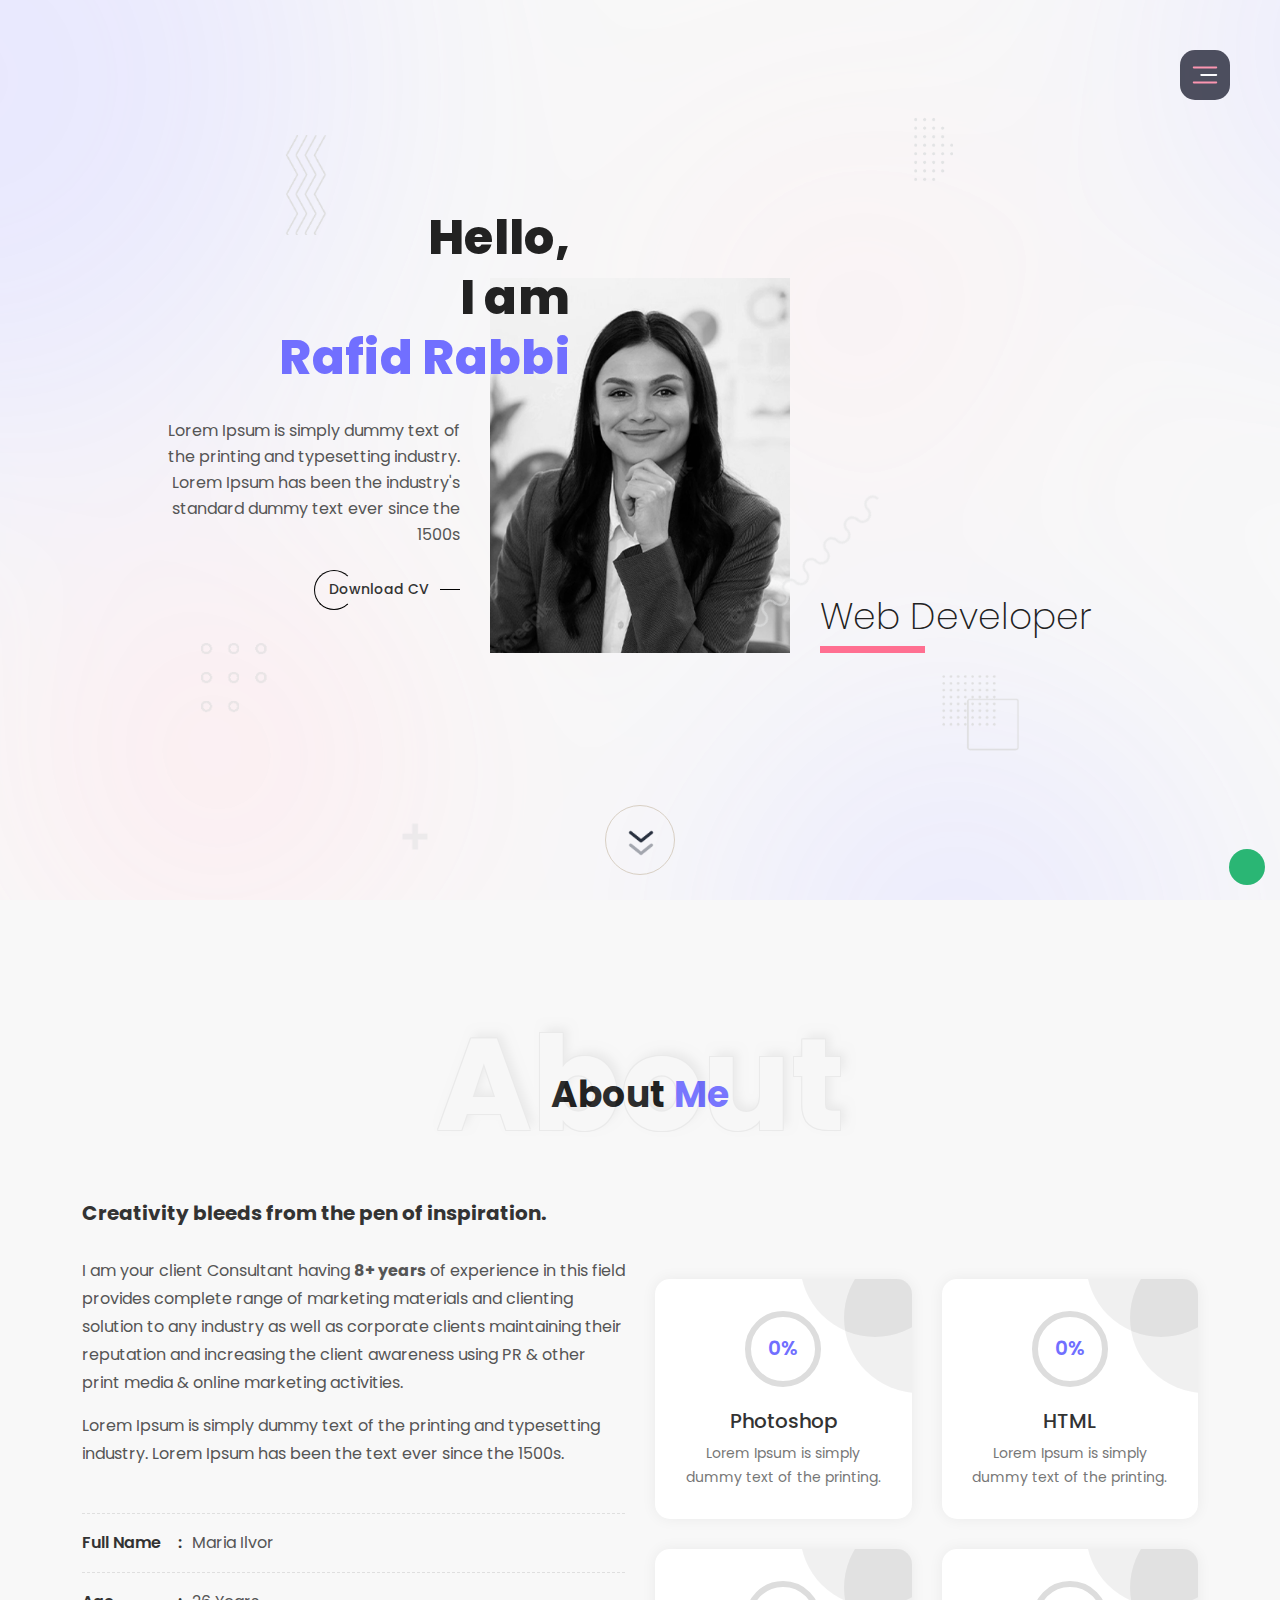
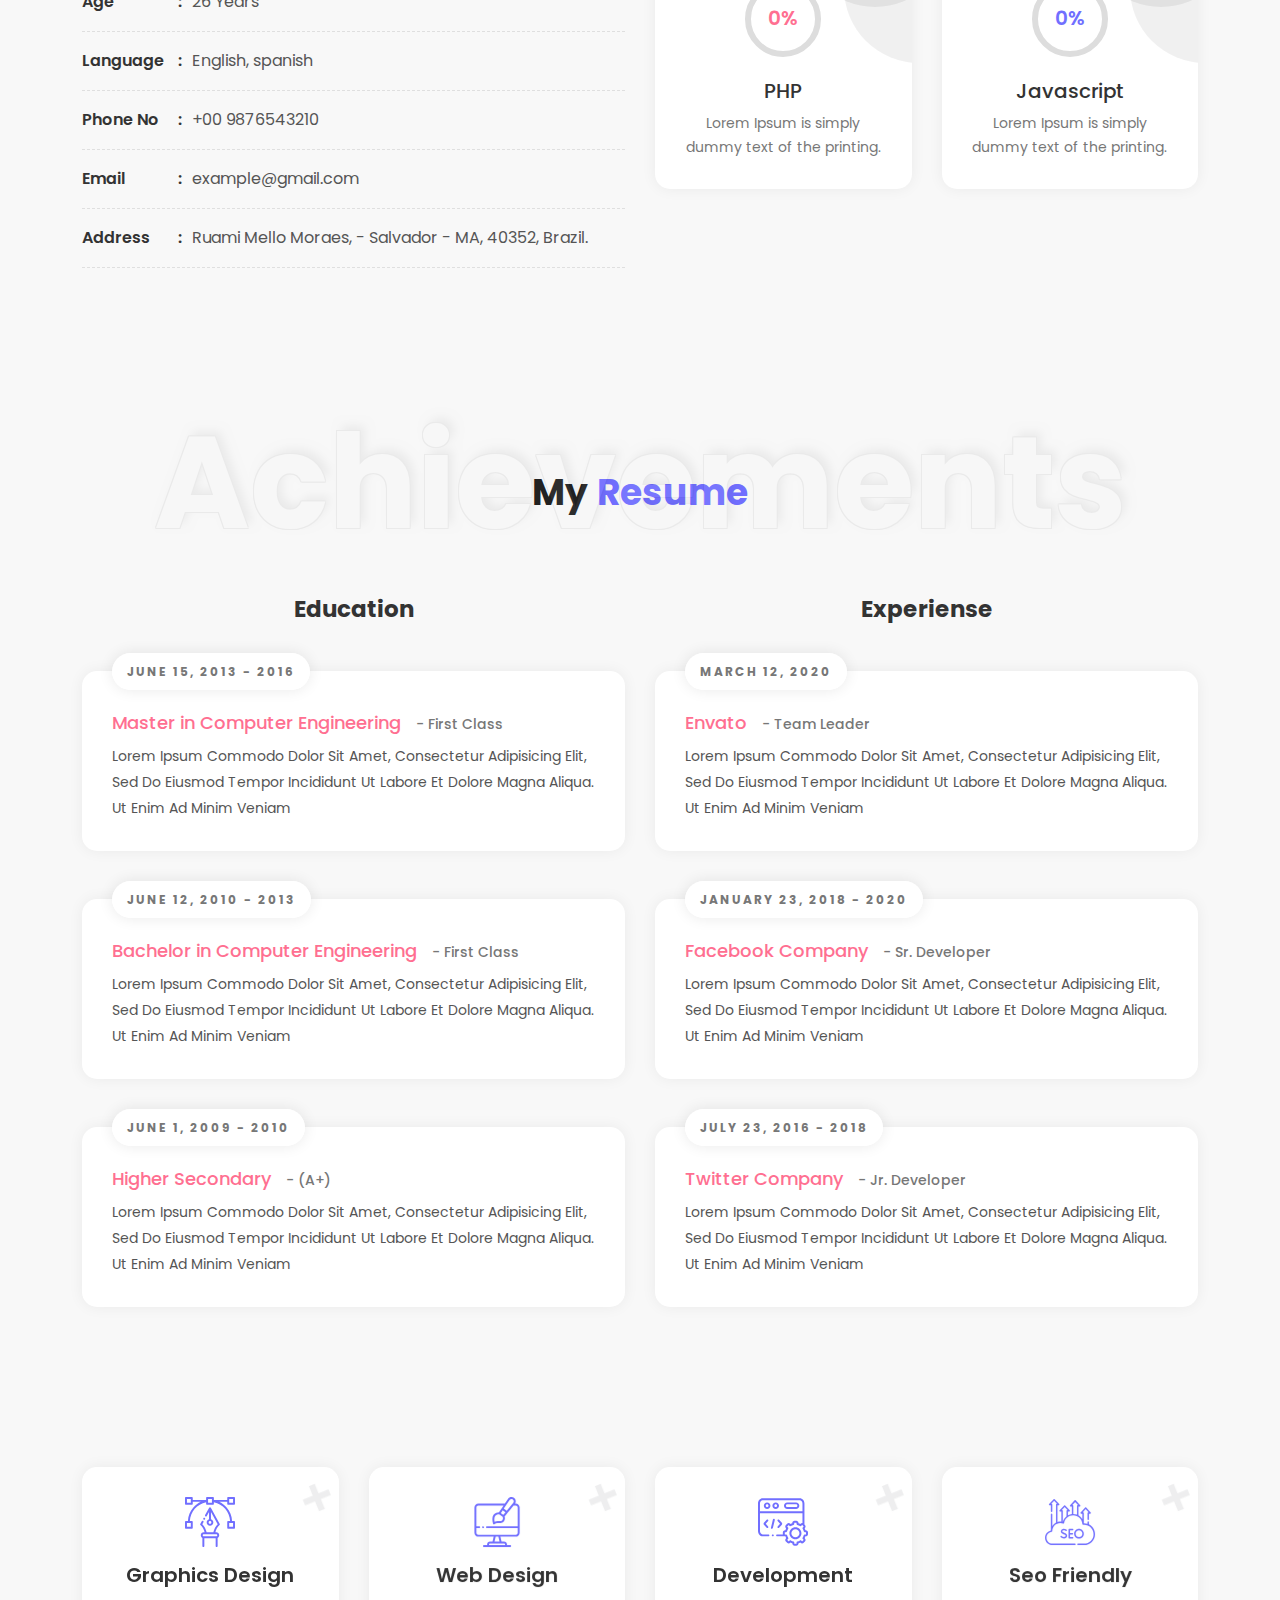
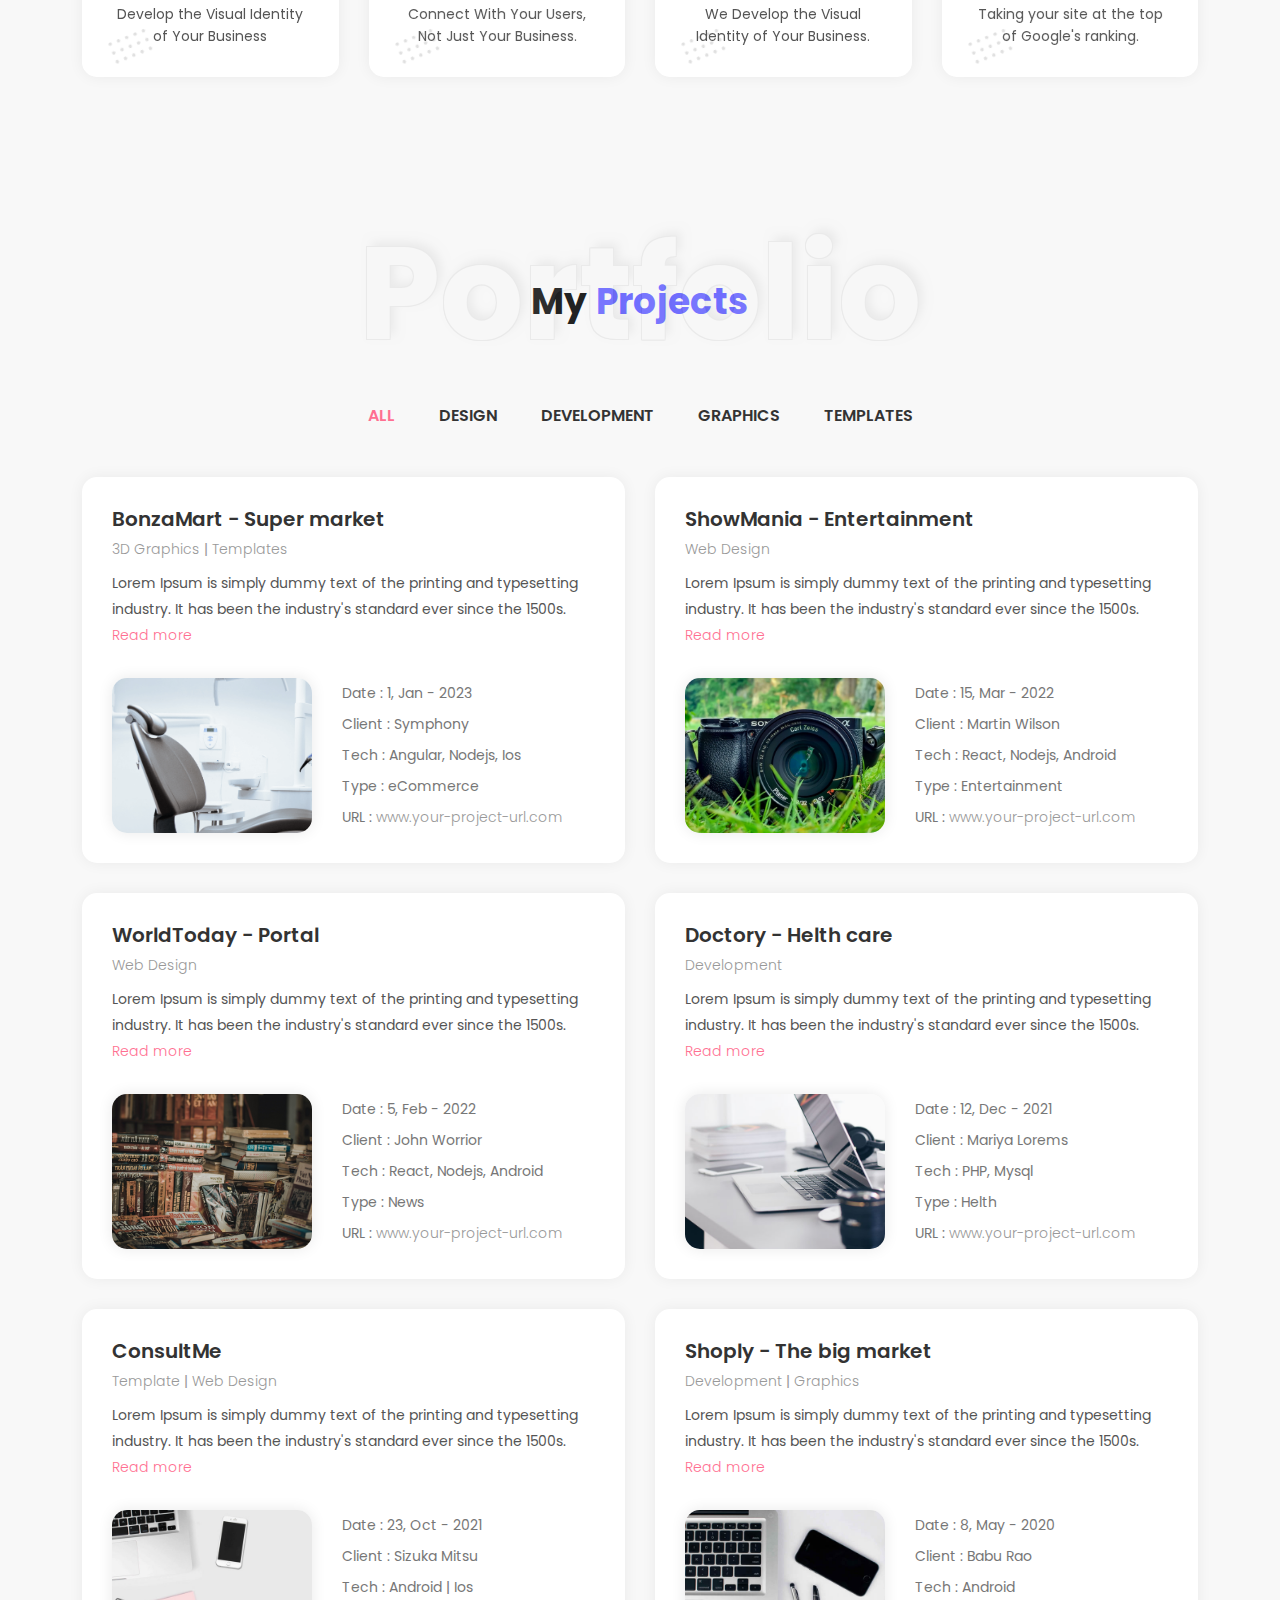
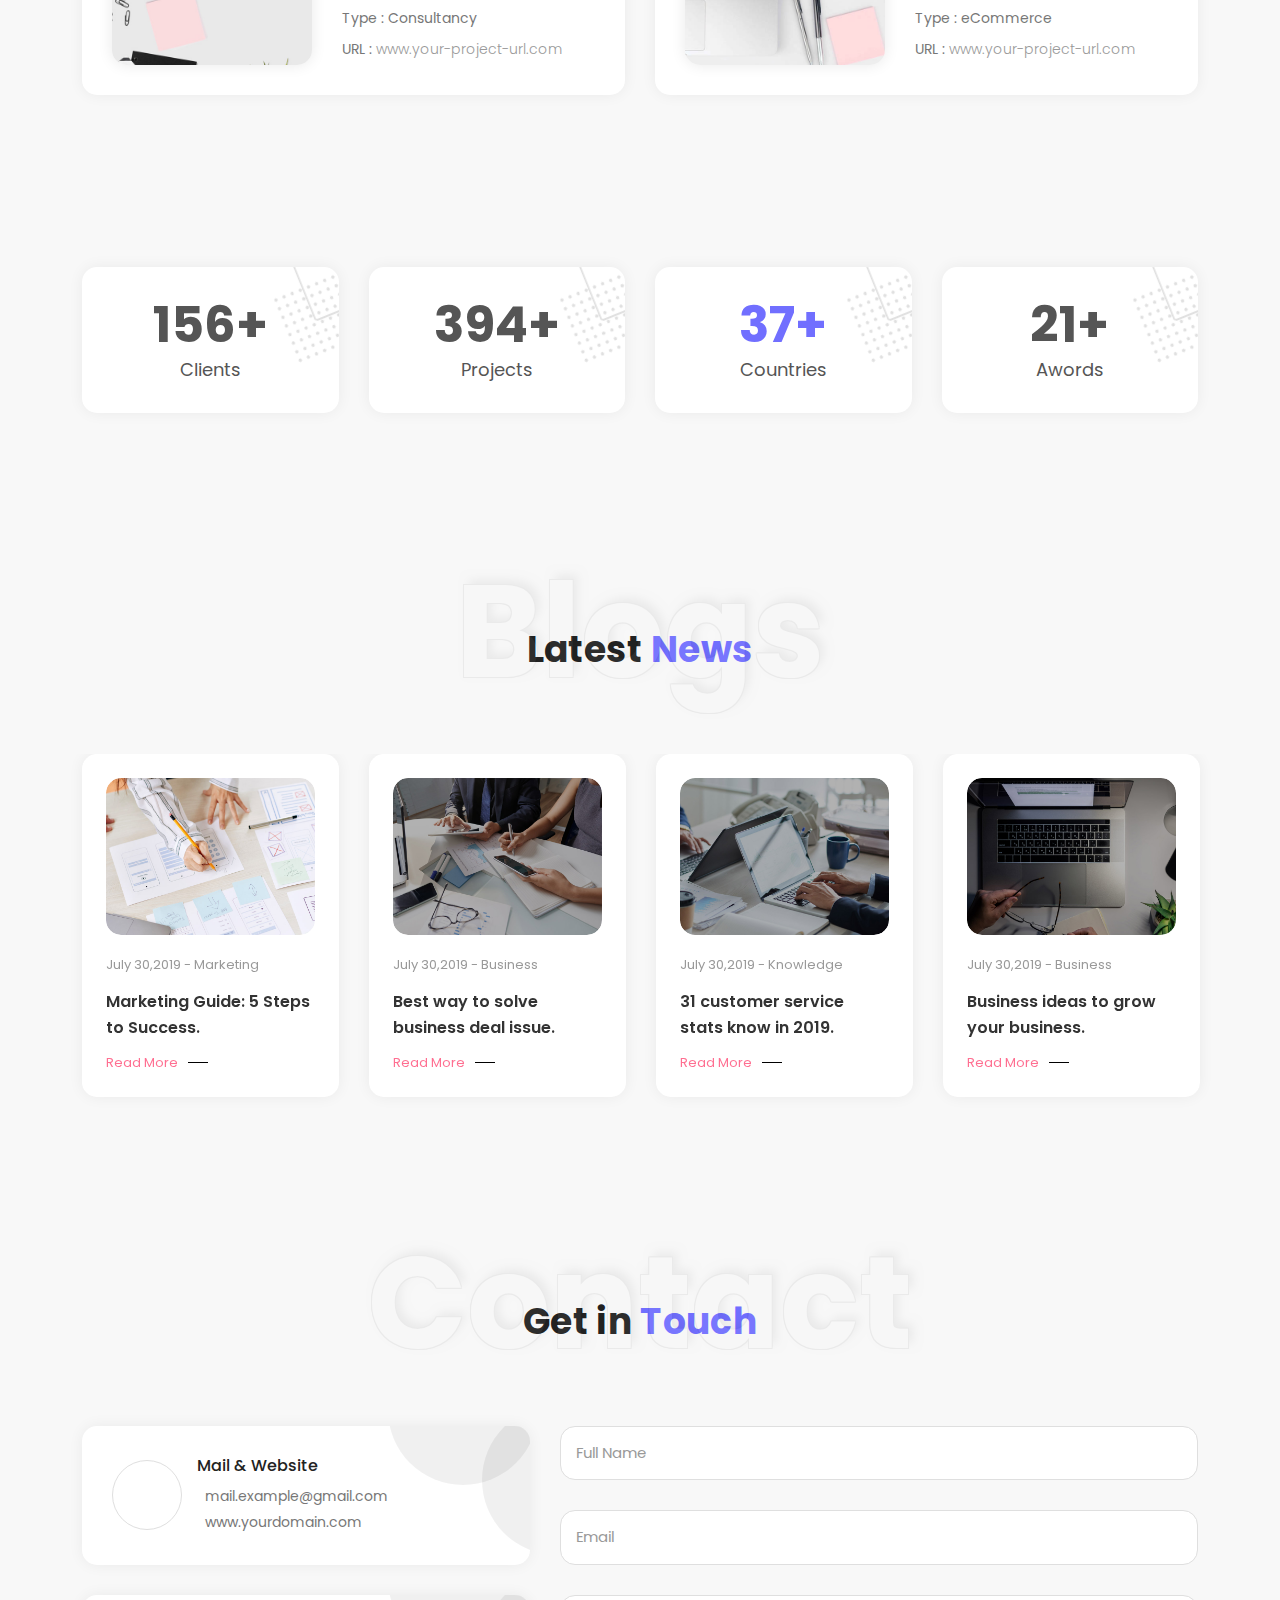
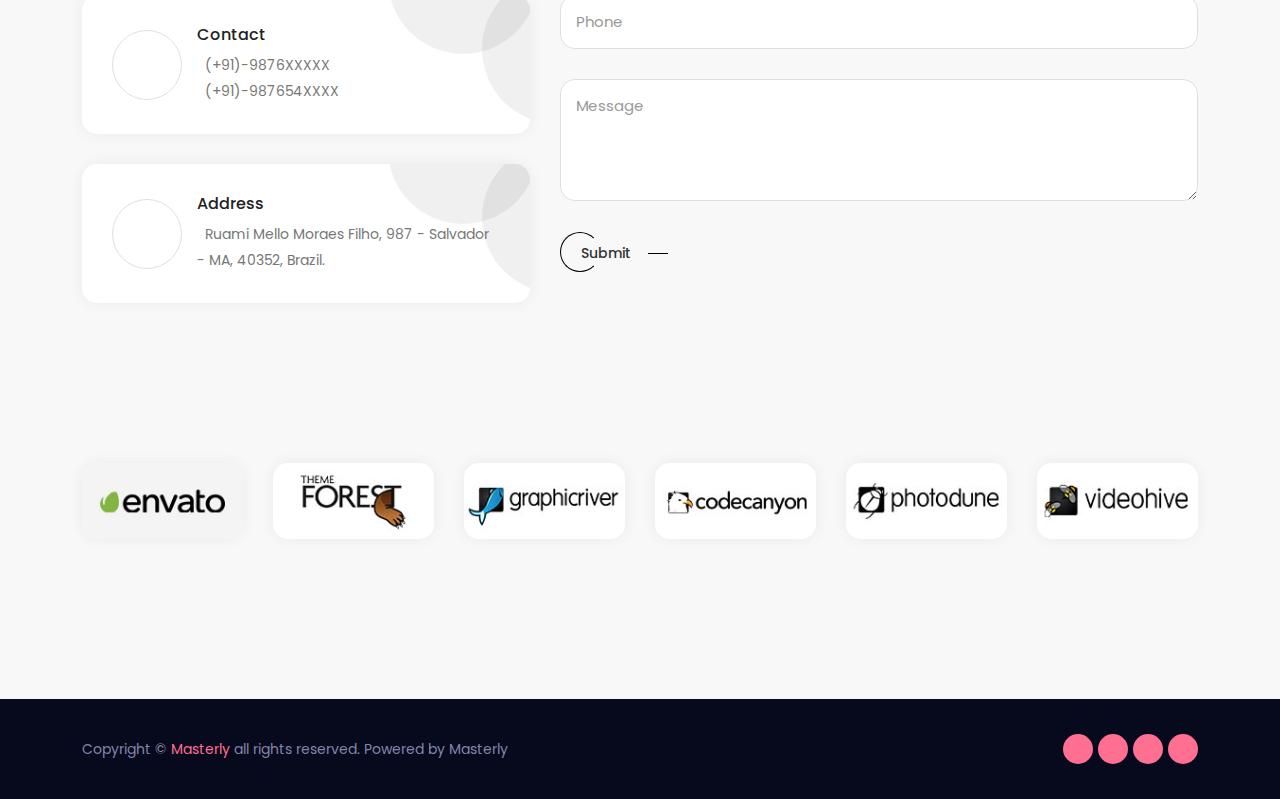
==== commit 421f2a57: "finalizing product" ====
--- a/index.html
+++ b/index.html
@@ -1,21 +1,12 @@
-<!--========================================================= 
-Item Name: Masterly - Personal Portfolio One Page HTML Template.
-Author: ashishmaraviya
-Version: 2
-Copyright 2023
-Author URI: https://themeforest.net/user/ashishmaraviya
-============================================================-->
 <!DOCTYPE html>
 <html lang="en">
 
-
-<!-- Mirrored from maraviyainfotech.com/projects/masterly/demo-4/index.html by HTTrack Website Copier/3.x [XR&CO'2014], Sat, 06 Apr 2024 16:18:50 GMT -->
 <head>
     <meta charset="UTF-8">
     <meta http-equiv="x-ua-compatible" content="ie=edge">
     <meta name="viewport" content="width=device-width, initial-scale=1.0, minimum-scale=1.0">
 
-    <title>Masterly - Personal Portfolio One Page HTML Template</title>
+    <title> Rafid Rabbi Personal Portfolio One Page HTML Template</title>
     <meta name="keywords"
         content="personal portfolio, cv, resume, agency, bootstrap, clean, cv, designer, developer, freelancer, modern, one page portfolio, onepage, personal portfolio, responsive, resume, vcard">
     <meta name="description" content="Unique Personal Portfolio HTML Template">
@@ -1028,7 +1019,4 @@
     <script src="assets/js/script.js"></script>
 
 </body>
-
-
-<!-- Mirrored from maraviyainfotech.com/projects/masterly/demo-4/index.html by HTTrack Website Copier/3.x [XR&CO'2014], Sat, 06 Apr 2024 16:18:53 GMT -->
 </html>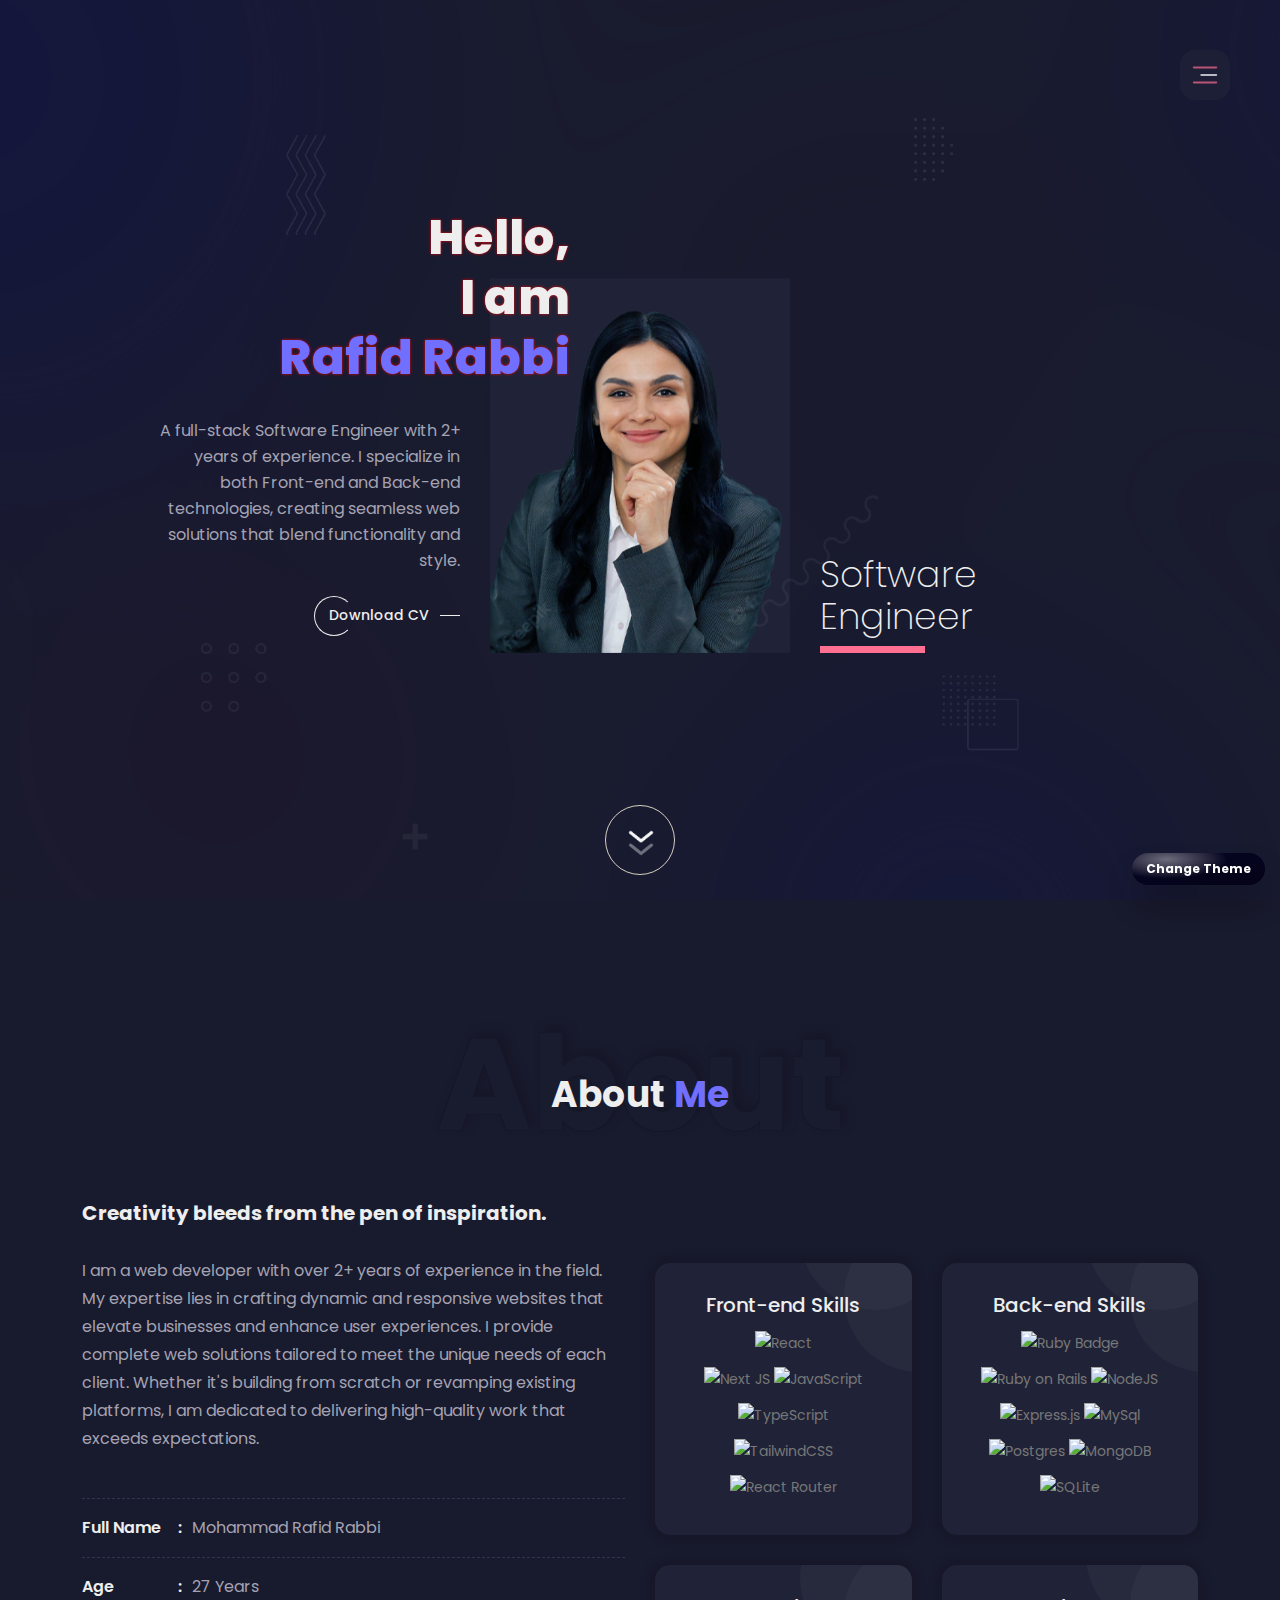
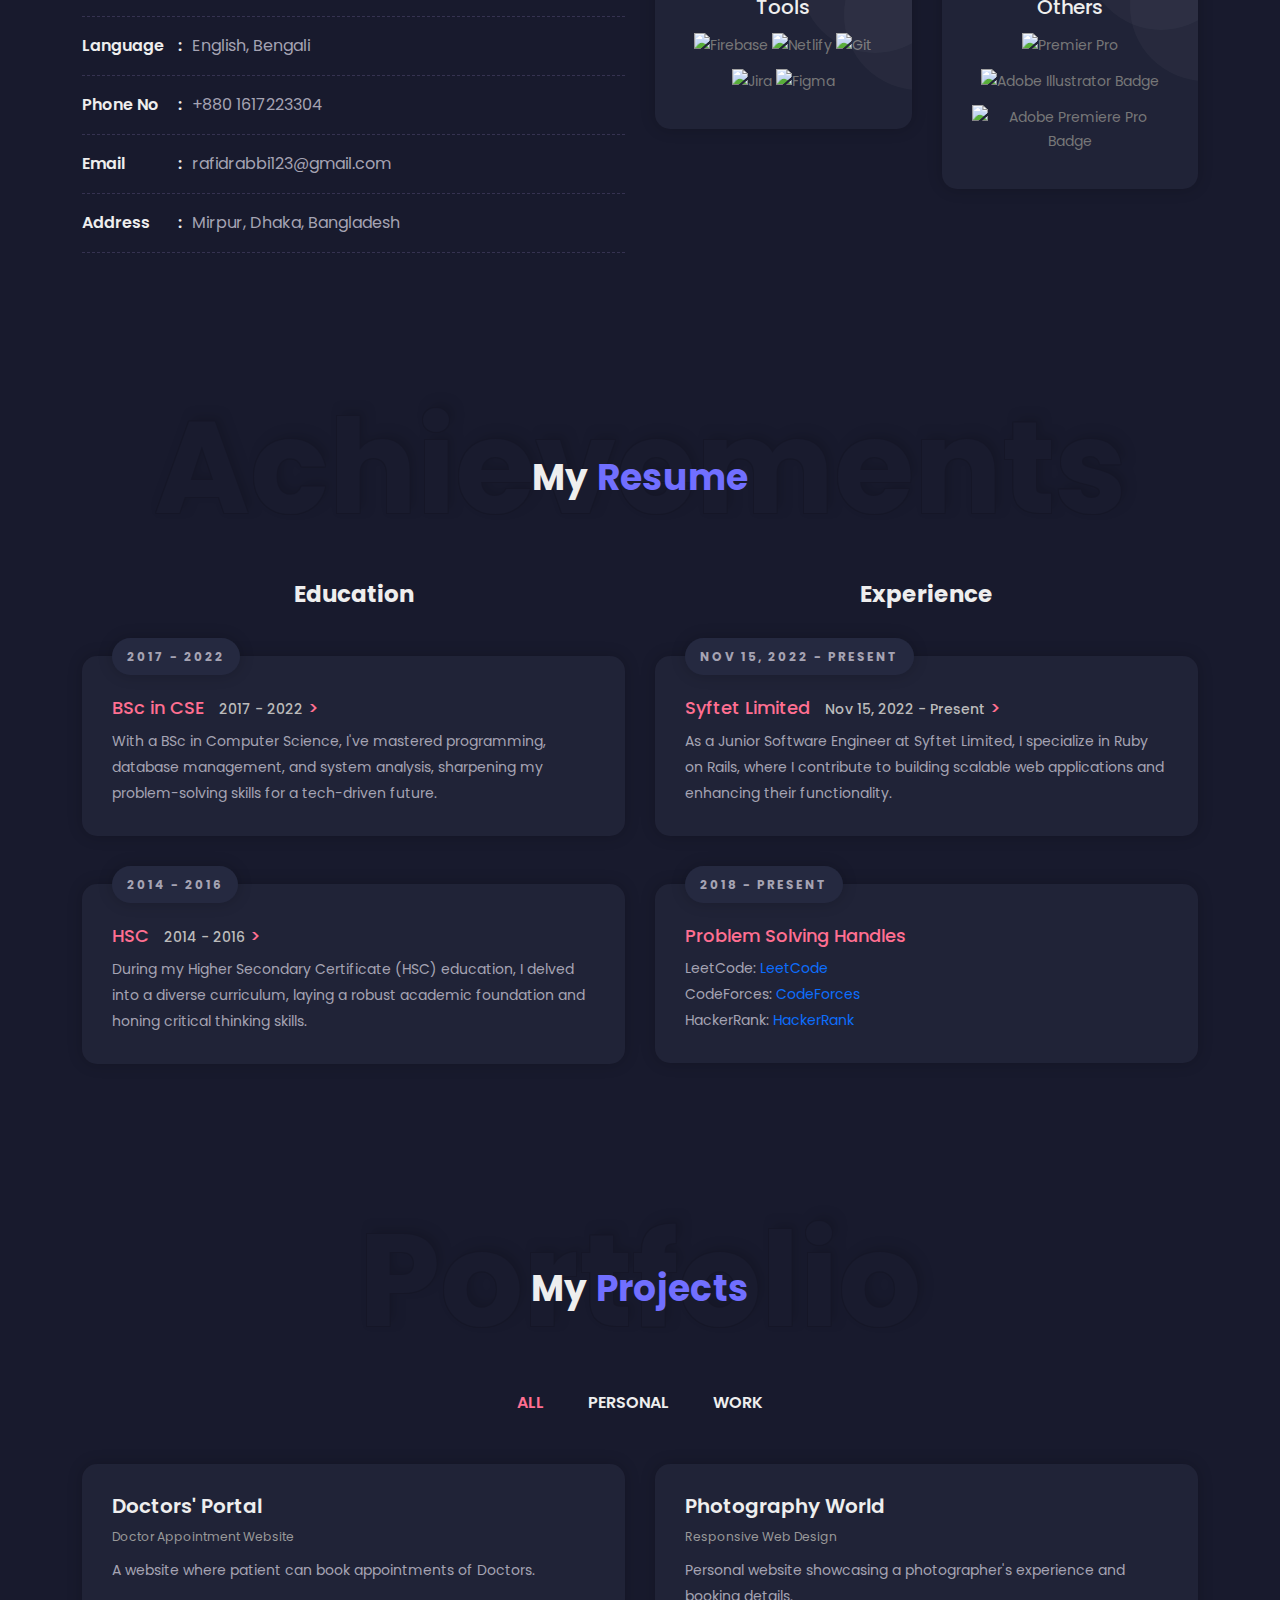
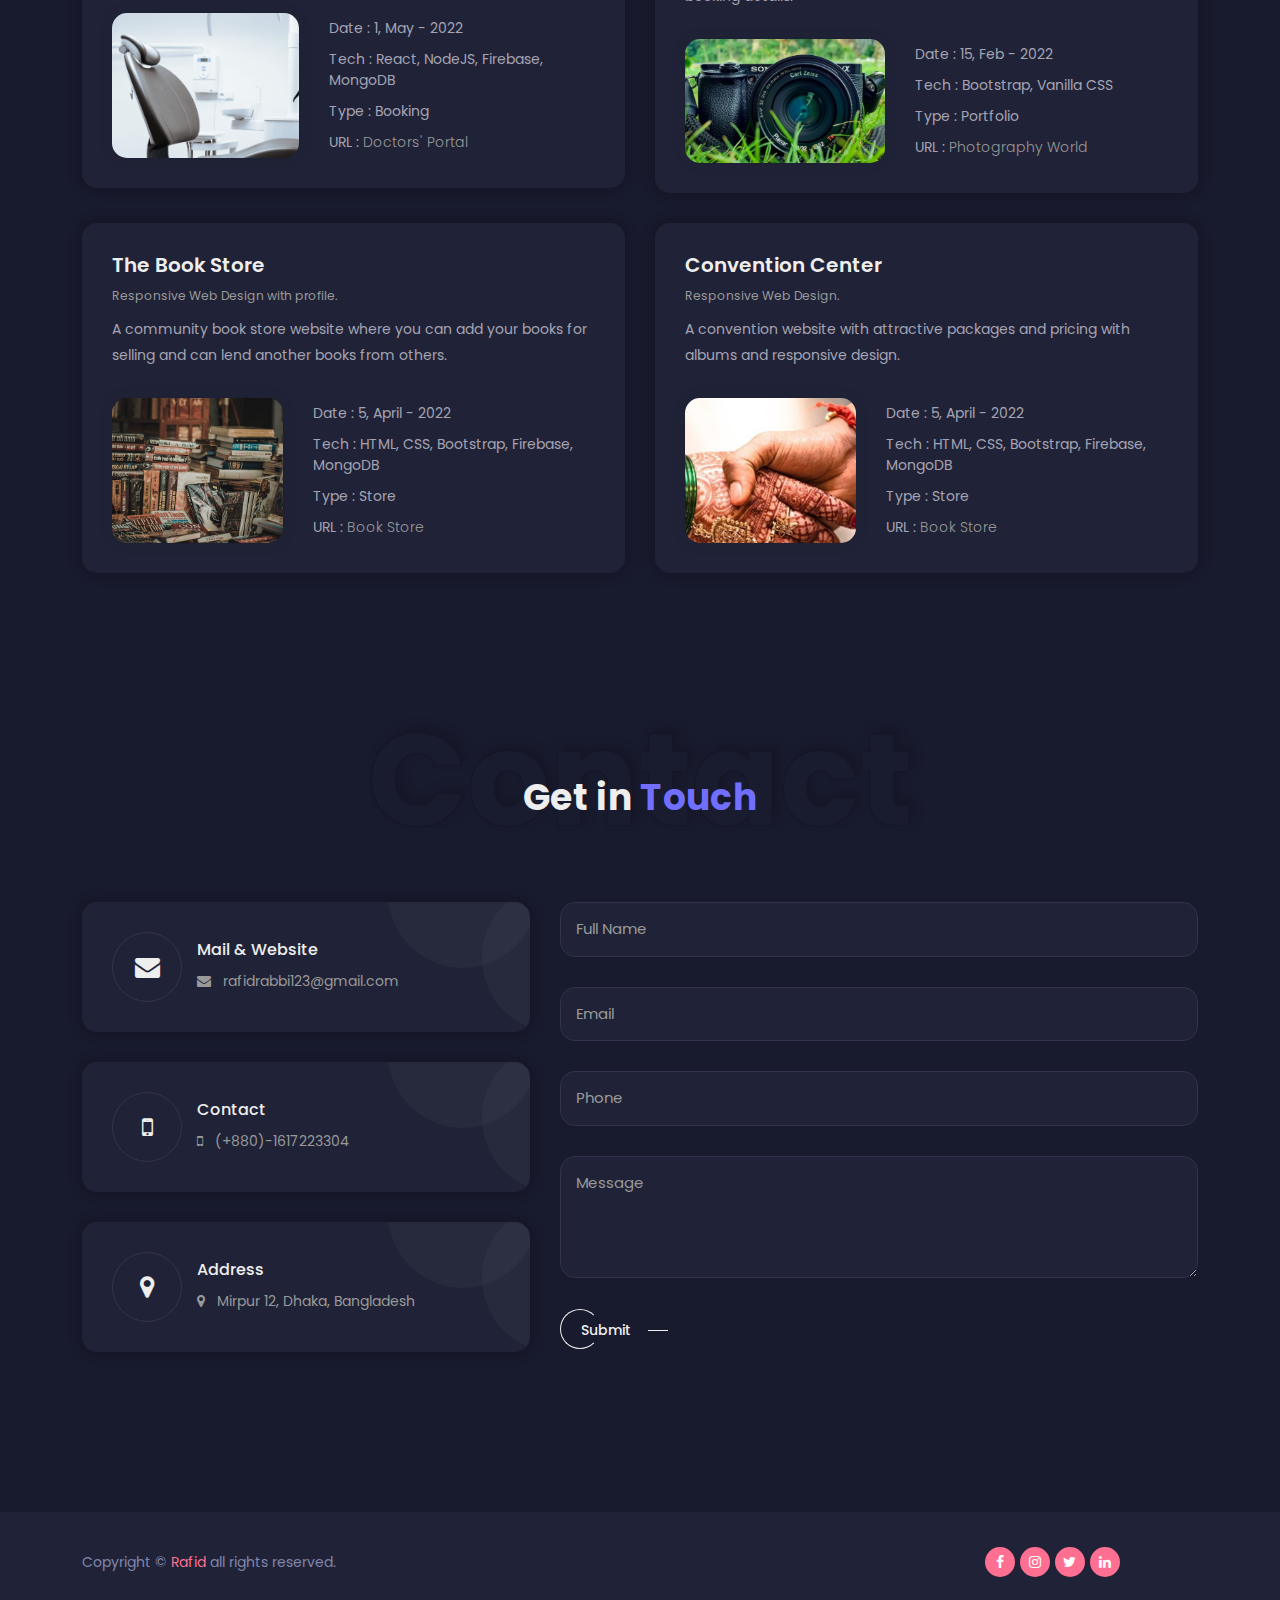
==== commit d9646011: "name change" ====
--- a/index.html
+++ b/index.html
@@ -1,1005 +1,1404 @@
 <!DOCTYPE html>
 <html lang="en">
-
-<head>
-    <meta charset="UTF-8">
-    <meta http-equiv="x-ua-compatible" content="ie=edge">
-    <meta name="viewport" content="width=device-width, initial-scale=1.0, minimum-scale=1.0">
-
-    <title> Rafid Rabbi Personal Portfolio One Page HTML Template</title>
-    <meta name="keywords"
-        content="personal portfolio, cv, resume, agency, bootstrap, clean, cv, designer, developer, freelancer, modern, one page portfolio, onepage, personal portfolio, responsive, resume, vcard">
-    <meta name="description" content="Unique Personal Portfolio HTML Template">
-    <meta name="author" content="ashishmaraviya">
-    <meta name="generator" content="Mobirise v3.12.1, mobirise.com">
+  <head>
+    <meta charset="UTF-8" />
+    <meta http-equiv="x-ua-compatible" content="ie=edge" />
+    <meta
+      name="viewport"
+      content="width=device-width, initial-scale=1.0, minimum-scale=1.0"
+    />
+
+    <title>Rafid Rabbi Personal Portfolio One Page HTML Template</title>
+    <meta
+      name="keywords"
+      content="personal portfolio, cv, resume, agency, bootstrap, clean, cv, designer, developer, freelancer, modern, one page portfolio, onepage, personal portfolio, responsive, resume, vcard"
+    />
+    <meta
+      name="description"
+      content="Unique Personal Portfolio HTML Template"
+    />
+    <meta name="author" content="ashishmaraviya" />
+    <meta name="generator" content="Mobirise v3.12.1, mobirise.com" />
     <!-- site Favicon -->
-    <link rel="icon" href="assets/img/favicon/favicon.png" sizes="32x32">
-    <link rel="apple-touch-icon" href="assets/img/favicon/favicon.png">
-    <meta name="msapplication-TileImage" content="assets/img/favicon/favicon.png">
+    <link rel="icon" href="assets/img/favicon/favicon.png" sizes="32x32" />
+    <link rel="apple-touch-icon" href="assets/img/favicon/favicon.png" />
+    <link rel="stylesheet" href="https://cdnjs.cloudflare.com/ajax/libs/font-awesome/4.7.0/css/font-awesome.css" integrity="sha512-5A8nwdMOWrSz20fDsjczgUidUBR8liPYU+WymTZP1lmY9G6Oc7HlZv156XqnsgNUzTyMefFTcsFH/tnJE/+xBg==" crossorigin="anonymous" referrerpolicy="no-referrer" />
+    <meta
+      name="msapplication-TileImage"
+      content="assets/img/favicon/favicon.png"
+    />
 
     <!-- css Font -->
 
     <!-- css All Plugins Files -->
-    <link rel="stylesheet" href="assets/css/plugins/bootstrap.css">
-    <link rel="stylesheet" href="assets/css/plugins/jquery.fancybox.min.css">
-    <link rel="stylesheet" href="assets/css/plugins/slick.min.css">
+    <link rel="stylesheet" href="assets/css/plugins/bootstrap.css" />
+    <link rel="stylesheet" href="assets/css/plugins/jquery.fancybox.min.css" />
+    <link rel="stylesheet" href="assets/css/plugins/slick.min.css" />
 
     <!-- Main Style -->
-    <link rel="stylesheet" href="assets/css/style.css">
-    <link rel="stylesheet" href="assets/css/responsive.css">
-
-</head>
-
-<body>
-
+    <link rel="stylesheet" href="assets/css/dark.css" id="dark-theme"/>
+    <link rel="stylesheet" href="assets/css/style.css" id="light-theme" disabled>
+    <link rel="stylesheet" href="assets/css/responsive.css"/>
+  </head>
+
+  <body>
     <!-- Loader -->
     <div id="ms-overlay">
-        <div class="ms-roller">
-            <div></div>
-            <div></div>
-            <div></div>
-            <div></div>
-            <div></div>
-            <div></div>
-            <div></div>
-            <div></div>
-        </div>
+      <div class="ms-roller">
+        <div></div>
+        <div></div>
+        <div></div>
+        <div></div>
+        <div></div>
+        <div></div>
+        <div></div>
+        <div></div>
+      </div>
     </div>
 
     <!-- Header Start -->
     <header>
-        <nav>
-            <a href="javascript:void(0)" class="ms-sidebar-toggle"><img src="assets/img/icons/menu.svg" class="svg_img"
-                    alt="menu"></a>
-        </nav>
+      <nav>
+        <a href="javascript:void(0)" class="ms-sidebar-toggle"
+          ><img src="assets/img/icons/menu.svg" class="svg_img" alt="menu"
+        /></a>
+      </nav>
     </header>
     <!-- Header End -->
 
     <!-- Sidebar Start -->
     <div class="ms-sidebar-overlay"></div>
     <div class="ms-sidebar">
-        <div class="menu-list">
-            <a href="javascript:void(0)" class="close-sidebar">×</a>
-            <ul class="navbar-nav mb-2 ml-auto" id="top-menu">
-                <li class="nav-item active">
-                    <a class="nav-link ms-nav" aria-current="page" href="#home">Home</a>
-                </li>
-                <li class="nav-item">
-                    <a class="nav-link ms-nav" href="#about">About</a>
-                </li>
-                <li class="nav-item">
-                    <a class="nav-link ms-nav" href="#experience">Experience</a>
-                </li>
-                <li class="nav-item">
-                    <a class="nav-link ms-nav" href="#service">Service</a>
-                </li>
-                <li class="nav-item">
-                    <a class="nav-link ms-nav" href="#portfolio">Portfolio</a>
-                </li>
-                <li class="nav-item">
-                    <a class="nav-link ms-nav" href="#news">News</a>
-                </li>
-                <li class="nav-item">
-                    <a class="nav-link ms-nav" href="#contact">Contacts</a>
-                </li>
+      <div class="menu-list">
+        <a href="javascript:void(0)" class="close-sidebar">×</a>
+        <ul class="navbar-nav mb-2 ml-auto" id="top-menu">
+          <li class="nav-item active">
+            <a class="nav-link ms-nav" aria-current="page" href="#home">Home</a>
+          </li>
+          <li class="nav-item">
+            <a class="nav-link ms-nav" href="#about">About</a>
+          </li>
+          <li class="nav-item">
+            <a class="nav-link ms-nav" href="#experience">Experience</a>
+          </li>
+          <!-- <li class="nav-item">
+            <a class="nav-link ms-nav" href="#service">Service</a>
+          </li> -->
+          <li class="nav-item">
+            <a class="nav-link ms-nav" href="#portfolio">Portfolio</a>
+          </li>
+          <li class="nav-item">
+            <a class="nav-link ms-nav" href="#news">Blog</a>
+          </li>
+
+          <li class="nav-item">
+            <a class="nav-link ms-nav" href="#">Hire Me</a>
+            <ul>
+              <a href="https://www.upwork.com/freelancers/~017b33c507b5f9253a" target="_blank">Upwork</a>
             </ul>
-        </div>
+            <ul>
+              <a href="https://www.fiverr.com/rafid_rabbi" target="_blank">Fiverr</a>
+            </ul>
+          
+          </li>
+
+          <li class="nav-item">
+            <a class="nav-link ms-nav" href="#contact">Contacts</a>
+          </li>
+        </ul>
+      </div>
     </div>
     <!-- Sidebar End -->
 
     <!-- Hero Start -->
     <section id="home" class="ms-hero margin-b-50">
-        <div class="ms-diamond-1"></div>
-        <div class="ms-diamond-2"></div>
-        <div class="ms-diamond-3"></div>
-        <div class="ms-diamond-4"></div>
-        <div class="ms-diamond-5"></div>
-        <div class="ms-diamond-6"></div>
-        <div class="container">
-            <div class="hero-content">
-                <div class="hero-item static">
-                    <div class="ms-hero-detail">
-                        <h2 class="ms-hero-title title-right-overflow"><span>Hello, <br> I am<br> <span
-                                    class="name">&nbsp; Rafid Rabbi</span></span>
-                        </h2>
-                        <p class="ms-hero-detail">Lorem Ipsum is simply
-                            dummy text of the printing and typesetting industry. Lorem Ipsum has been the industry's
-                            standard dummy text ever since the 1500s</p>
-                        <a href="#" class="ms-learn-more-right">
-                            <span class="text">Download CV</span>
-                        </a>
-                    </div>
-                    <div class="ms-hero-img">
-                        <div class="ms-card" data-tilt>
-                            <img src="assets/img/hero/my-img.png" alt="vasantbhai">
-                        </div>
-                    </div>
-                    <div class="ms-hero-name">
-                        <h3><span>Web Developer</span></h3>
-                    </div>
-                </div>
-                <div class="art"></div>
-            </div>
-        </div>
-        <div class="scroll-next" data-scroll="about">
-            <div class="ms-container">
-                <span class="menu">
-                    <span class="text"></span>
-                    <span class="circle"></span>
-                </span>
-            </div>
-        </div>
+      <div class="ms-diamond-1"></div>
+      <div class="ms-diamond-2"></div>
+      <div class="ms-diamond-3"></div>
+      <div class="ms-diamond-4"></div>
+      <div class="ms-diamond-5"></div>
+      <div class="ms-diamond-6"></div>
+      <div class="container">
+        <div class="hero-content">
+          <div class="hero-item static">
+            <div class="ms-hero-detail">
+              <h2 class="ms-hero-title title-right-overflow">
+                <span class="shadowed-font">Hello, <br />
+                  I am<br />
+                  <span class="name">&nbsp; Rafid Rabbi</span></span
+                >
+              </h2>
+              <p class="ms-hero-detail">
+                A full-stack Software Engineer with 2+ years of experience. I
+                specialize in both Front-end and Back-end technologies, creating
+                seamless web solutions that blend functionality and style.
+              </p>
+              <a
+                href="https://drive.google.com/file/d/1P2qiliCPpoVbA1U5rakrOr4VmHl1MH6t/view?usp=sharing"
+                class="ms-learn-more-right"
+                target="_blank"
+              >
+                <span class="text">Download CV</span>
+              </a>
+            </div>
+            <div class="ms-hero-img">
+              <div class="ms-card" data-tilt>
+                <img src="assets/img/hero/my-img-dark.png" alt="vasantbhai" />
+              </div>
+            </div>
+            <div class="ms-hero-name">
+              <h3><span>Software Engineer</span></h3>
+            </div>
+          </div>
+          <div class="art"></div>
+        </div>
+      </div>
+      <div class="scroll-next" data-scroll="about">
+        <div class="ms-container">
+          <span class="menu">
+            <span class="text"></span>
+            <span class="circle"></span>
+          </span>
+        </div>
+      </div>
     </section>
     <!-- Hero End -->
 
     <!-- About section -->
     <section id="about" class="ms-about padding-tb-80 sec-bg">
-        <div class="container">
-            <div class="row">
-                <div class="section-title">
-                    <h2>About<span> Me</span></h2>
-                    <span class="ligh-title">About</span>
-                </div>
-                <div class="col-lg-6">
-                    <div class="ms-about-detail m-b-991">
-                        <h4>Creativity bleeds from the pen of inspiration.</h4>
-                        <p class="ms-text">I am your client Consultant having <b>8+ years</b> of experience in this
-                            field
-                            provides complete range of marketing materials and clienting solution to any industry as
-                            well
-                            as corporate clients maintaining their reputation and increasing the client awareness using
-                            PR & other print media & online marketing activities.</p>
-                        <p class="ms-text">Lorem Ipsum is simply dummy text of the printing and typesetting industry.
-                            Lorem Ipsum has been the text ever since the 1500s.</p>
-                        <div class="ms-about-info">
-                            <ul class="m-r-30">
-                                <li><span class="title">Full Name<b>:</b></span>Maria Ilvor</li>
-                                <li><span class="title">Age<b>:</b></span>26 Years</li>
-                                <li><span class="title">Language<b>:</b></span>English, spanish</li>
-                                <li><span class="title">Phone No<b>:</b></span>+00 9876543210</li>
-                                <li><span class="title">Email<b>:</b></span>example@gmail.com</li>
-                                <li><span class="title">Address<b>:</b></span><span>Ruami Mello Moraes, - Salvador - MA,
-                                        40352, Brazil.</span></li>
-                            </ul>
-                        </div>
-                    </div>
-                </div>
-                <div class="col-lg-6">
-                    <div class="ms-skill-progress">
-                        <div class="row m-b-minus-30px">
-                            <div class="col-md-6">
-                                <div class="ms-box">
-                                    <svg class="progress noselect" data-progress="87" x="0px" y="0px"
-                                        viewBox="0 0 80 80">
-                                        <path class="track" d="M5,40a35,35 0 1,0 70,0a35,35 0 1,0 -70,0" />
-                                        <path class="fill" d="M5,40a35,35 0 1,0 70,0a35,35 0 1,0 -70,0" />
-                                        <text class="value" x="50%" y="58%">0%</text>
-                                    </svg>
-                                    <h3>Photoshop</h3>
-                                    <p>Lorem Ipsum is simply dummy text of the printing.</p>
-                                </div>
-                            </div>
-                            <div class="col-md-6">
-                                <div class="ms-box">
-                                    <svg class="progress noselect" data-progress="80" x="0px" y="0px"
-                                        viewBox="0 0 80 80">
-                                        <path class="track" d="M5,40a35,35 0 1,0 70,0a35,35 0 1,0 -70,0" />
-                                        <path class="fill" d="M5,40a35,35 0 1,0 70,0a35,35 0 1,0 -70,0" />
-                                        <text class="value" x="50%" y="58%">0%</text>
-                                    </svg>
-                                    <h3>HTML</h3>
-                                    <p>Lorem Ipsum is simply dummy text of the printing.</p>
-                                </div>
-                            </div>
-                            <div class="col-md-6">
-                                <div class="ms-box">
-                                    <svg class="progress active noselect" data-progress="95" x="0px" y="0px"
-                                        viewBox="0 0 80 80">
-                                        <path class="track" d="M5,40a35,35 0 1,0 70,0a35,35 0 1,0 -70,0" />
-                                        <path class="fill" d="M5,40a35,35 0 1,0 70,0a35,35 0 1,0 -70,0" />
-                                        <text class="value" x="50%" y="58%">0%</text>
-                                    </svg>
-                                    <h3>PHP</h3>
-                                    <p>Lorem Ipsum is simply dummy text of the printing.</p>
-                                </div>
-                            </div>
-                            <div class="col-md-6">
-                                <div class="ms-box">
-                                    <svg class="progress noselect" data-progress="70" x="0px" y="0px"
-                                        viewBox="0 0 80 80">
-                                        <path class="track" d="M5,40a35,35 0 1,0 70,0a35,35 0 1,0 -70,0" />
-                                        <path class="fill" d="M5,40a35,35 0 1,0 70,0a35,35 0 1,0 -70,0" />
-                                        <text class="value" x="50%" y="58%">0%</text>
-                                    </svg>
-                                    <h3>Javascript</h3>
-                                    <p>Lorem Ipsum is simply dummy text of the printing.</p>
-                                </div>
-                            </div>
-                        </div>
-                    </div>
-                </div>
-            </div>
-        </div>
+      <div class="container">
+        <div class="row">
+          <div class="section-title">
+            <h2>About<span> Me</span></h2>
+            <span class="ligh-title">About</span>
+          </div>
+          <div class="col-lg-6">
+            <div class="ms-about-detail m-b-991">
+              <h4>Creativity bleeds from the pen of inspiration.</h4>
+              <p class="ms-text">
+                I am a  web developer with over 2+ years of experience in the field. My expertise lies in crafting dynamic and responsive websites that elevate businesses and enhance user experiences. I provide complete web solutions tailored to meet the unique needs of each client. Whether it's building from scratch or revamping existing platforms, I am dedicated to delivering high-quality work that exceeds expectations.
+              </p>
+              
+              <div class="ms-about-info">
+                <ul class="m-r-30">
+                  <li>
+                    <span class="title">Full Name<b>:</b></span
+                    >Mohammad Rafid Rabbi
+                  </li>
+                  <li>
+                    <span class="title">Age<b>:</b></span
+                    >27 Years
+                  </li>
+                  <li>
+                    <span class="title">Language<b>:</b></span
+                    >English, Bengali
+                  </li>
+                  <li>
+                    <span class="title">Phone No<b>:</b></span
+                    >+880 1617223304
+                  </li>
+                  <li>
+                    <span class="title">Email<b>:</b></span
+                    >rafidrabbi123@gmail.com
+                  </li>
+                  <li>
+                    <span class="title">Address<b>:</b></span
+                    ><span>Mirpur, Dhaka, Bangladesh</span>
+                  </li>
+                </ul>
+              </div>
+            </div>
+          </div>
+          <div class="col-lg-6">
+            <div class="ms-skill-progress">
+              <div class="row m-b-minus-30px">
+                <div class="col-md-6">
+                  <div class="ms-box left-align">
+                    <h3>Front-end Skills</h3>
+                    <p>
+                        <img
+                        style="padding: 6px 0"
+                        src="https://img.shields.io/badge/react-%2320232a.svg?style=for-the-badge&logo=react&logoColor=%2361DAFB"
+                        alt="React"
+                      /> <br>
+                      <img
+                        style="padding: 6px 0"
+                        src="https://img.shields.io/badge/Next-black?style=for-the-badge&logo=next.js&logoColor=white"
+                        alt="Next JS"
+                      />
+                      <img
+                        style="padding: 6px 0"
+                        src="https://img.shields.io/badge/javascript-%23323330.svg?style=for-the-badge&logo=javascript&logoColor=%23F7DF1E"
+                        alt="JavaScript"
+                      />
+                      <img
+                        style="padding: 6px 0"
+                        src="https://img.shields.io/badge/typescript-%23007ACC.svg?style=for-the-badge&logo=typescript&logoColor=white"
+                        alt="TypeScript"
+                      /><br>
+                      
+                      <img
+                        style="padding: 6px 0"
+                        src="https://img.shields.io/badge/tailwindcss-%2338B2AC.svg?style=for-the-badge&logo=tailwind-css&logoColor=white"
+                        alt="TailwindCSS"
+                      />
+                      <img
+                        style="padding: 6px 0"
+                        src="https://img.shields.io/badge/React_Router-CA4245?style=for-the-badge&logo=react-router&logoColor=white"
+                        alt="React Router"
+                      />
+                    </p>
+                  </div>
+                </div>
+
+                <div class="col-md-6">
+                  <div class="ms-box left-align">
+                    <h3>Back-end Skills</h3>
+                    <p>
+                      <img style="padding: 6px 0" src="https://img.shields.io/badge/Ruby-CC342D?logo=ruby&logoColor=fff&style=for-the-badge" alt="Ruby Badge">
+
+                      <img
+                        style="padding: 6px 0"
+                        src="https://img.shields.io/badge/Ruby_on_Rails-red?style=for-the-badge&logo=Ruby%20on%20Rails"
+                        alt="Ruby on Rails"
+                      />
+
+                      <img
+                        style="padding: 6px 0"
+                        src="https://img.shields.io/badge/node.js-6DA55F?style=for-the-badge&logo=node.js&logoColor=white"
+                        alt="NodeJS"
+                      />
+
+                      <img
+                        style="padding: 6px 0"
+                        src="https://img.shields.io/badge/express.js-%23404d59.svg?style=for-the-badge&logo=express&logoColor=%2361DAFB"
+                        alt="Express.js"
+                      />
+
+                      <img
+                        style="padding: 6px 0"
+                        src="https://img.shields.io/badge/MySQL-orange?style=for-the-badge&logo=mysql"
+                        alt="MySql"
+                      />
+
+                      <img
+                        style="padding: 6px 0"
+                        src="https://img.shields.io/badge/postgres-%23316192.svg?style=for-the-badge&logo=postgresql&logoColor=white"
+                        alt="Postgres"
+                      />
+
+                      <img
+                        style="padding: 6px 0"
+                        src="https://img.shields.io/badge/MongoDB-%234ea94b.svg?style=for-the-badge&logo=mongodb&logoColor=white"
+                        alt="MongoDB"
+                      />
+                      
+                      <img
+                        style="padding: 6px 0"
+                        src="https://img.shields.io/badge/sqlite-%2307405e.svg?style=for-the-badge&logo=sqlite&logoColor=white"
+                        alt="SQLite"
+                      />
+                    </p>
+                  </div>
+                </div>
+
+                <div class="col-md-6">
+                  <div class="ms-box left-align">
+                    <h3>Tools</h3>
+                    <p>
+                      <img style="padding: 6px 0"
+                        src="https://img.shields.io/badge/firebase-%23039BE5.svg?style=for-the-badge&logo=firebase"
+                        alt="Firebase"
+                      />
+                      <img style="padding: 6px 0"
+                        src="https://img.shields.io/badge/netlify-%2300C7B7.svg?style=for-the-badge&logo=netlify&logoColor=white"
+                        alt="Netlify"
+                      />
+                      <img style="padding: 6px 0"
+                        src="https://img.shields.io/badge/Git-%23F05032.svg?style=for-the-badge&logo=git&logoColor=white"
+                        alt="Git"
+                      />
+                      <img style="padding: 6px 0"
+                        src="https://img.shields.io/badge/jira-%230A0FFF.svg?style=for-the-badge&logo=jira&logoColor=white"
+                        alt="Jira"
+                      />
+                      <img style="padding: 6px 0"
+                        src="https://img.shields.io/badge/figma-%23F24E1E.svg?style=for-the-badge&logo=figma&logoColor=white"
+                        alt="Figma"
+                      />
+                    </p>
+                  </div>
+                </div>
+
+                <div class="col-md-6">
+                  <div class="ms-box left-align">
+                    <h3>Others</h3>
+                    <p>
+                      <img style="padding: 6px 0"
+                        src="https://img.shields.io/badge/Adobe%20Photoshop-31A8FF?logo=adobephotoshop&logoColor=fff&style=for-the-badge"
+                        alt="Premier Pro"
+                      />
+                      
+                      <img style="padding: 6px 0" src="https://img.shields.io/badge/Adobe%20Illustrator-FF9A00?logo=adobeillustrator&logoColor=fff&style=for-the-badge" alt="Adobe Illustrator Badge">
+
+                      <img style="padding: 6px 0" src="https://img.shields.io/badge/Adobe%20Premiere%20Pro-99F?logo=adobepremierepro&logoColor=fff&style=for-the-badge" alt="Adobe Premiere Pro Badge">
+                    </p>
+                  </div>
+                </div>
+
+              </div>
+            </div>
+          </div>
+        </div>
+      </div>
     </section>
     <!-- About section End -->
 
     <!-- Start Experience & Education section -->
     <section id="experience" class="ms-experience padding-tb-80">
-        <div class="container">
-            <div class="row">
-                <div class="section-title">
-                    <h2>My <span>Resume</span></h2>
-                    <span class="ligh-title">Achievements</span>
-                </div>
-                <div class="col-lg-6 col-md-12 col-sm-12">
-                    <div class="education ms-ex-box m-b-991">
-                        <h4>Education</h4>
-                        <ul class="timeline">
-                            <li class="timeline-item" data-aos="fade-up" data-aos-duration="2000" data-aos-delay="400">
-                                <div class="timeline-info">
-                                    <span>June 15, 2013 - 2016</span>
-                                </div>
-                                <div class="timeline-content">
-                                    <h5 class="timeline-title">Master in Computer Engineering<span class="sub">- First
-                                            Class</span></h5>
-                                    <p>Lorem Ipsum Commodo Dolor Sit Amet, Consectetur Adipisicing Elit, Sed Do Eiusmod
-                                        Tempor Incididunt Ut Labore Et Dolore Magna Aliqua. Ut Enim Ad Minim Veniam</p>
-                                </div>
-                            </li>
-                            <li class="timeline-item" data-aos="fade-up" data-aos-duration="2000" data-aos-delay="600">
-                                <div class="timeline-info">
-                                    <span>June 12, 2010 - 2013</span>
-                                </div>
-                                <div class="timeline-content">
-                                    <h5 class="timeline-title">Bachelor in Computer Engineering<span class="sub">- First
-                                            Class</span></h5>
-                                    <p>Lorem Ipsum Commodo Dolor Sit Amet, Consectetur Adipisicing Elit, Sed Do Eiusmod
-                                        Tempor Incididunt Ut Labore Et Dolore Magna Aliqua. Ut Enim Ad Minim Veniam</p>
-                                </div>
-                            </li>
-                            <li class="timeline-item" data-aos="fade-up" data-aos-duration="2000" data-aos-delay="800">
-                                <div class="timeline-info">
-                                    <span>June 1, 2009 - 2010</span>
-                                </div>
-                                <div class="timeline-content">
-                                    <h5 class="timeline-title">Higher Secondary<span class="sub">- (A+)</span></h5>
-                                    <p>Lorem Ipsum Commodo Dolor Sit Amet, Consectetur Adipisicing Elit, Sed Do Eiusmod
-                                        Tempor Incididunt Ut Labore Et Dolore Magna Aliqua. Ut Enim Ad Minim Veniam</p>
-                                </div>
-                            </li>
-                        </ul>
-
-                    </div>
-                </div>
-                <div class="col-lg-6 col-md-12 col-sm-12">
-                    <div class="experiense ms-ex-box">
-                        <h4>Experiense</h4>
-                        <ul class="timeline">
-                            <li class="timeline-item">
-                                <div class="timeline-info">
-                                    <span>March 12, 2020</span>
-                                </div>
-                                <div class="timeline-content">
-                                    <h5 class="timeline-title">Envato<span class="sub">- Team Leader</span></h5>
-                                    <p>Lorem Ipsum Commodo Dolor Sit Amet, Consectetur Adipisicing Elit, Sed Do Eiusmod
-                                        Tempor Incididunt Ut Labore Et Dolore Magna Aliqua. Ut Enim Ad Minim Veniam</p>
-                                </div>
-                            </li>
-                            <li class="timeline-item">
-                                <div class="timeline-info">
-                                    <span>January 23, 2018 - 2020</span>
-                                </div>
-                                <div class="timeline-content">
-                                    <h5 class="timeline-title">Facebook Company<span class="sub">- Sr. Developer</span>
-                                    </h5>
-                                    <p>Lorem Ipsum Commodo Dolor Sit Amet, Consectetur Adipisicing Elit, Sed Do Eiusmod
-                                        Tempor Incididunt Ut Labore Et Dolore Magna Aliqua. Ut Enim Ad Minim Veniam</p>
-                                </div>
-                            </li>
-                            <li class="timeline-item">
-                                <div class="timeline-info">
-                                    <span>July 23, 2016 - 2018</span>
-                                </div>
-                                <div class="timeline-content">
-                                    <h5 class="timeline-title">Twitter Company<span class="sub">- Jr. Developer</span>
-                                    </h5>
-                                    <p>Lorem Ipsum Commodo Dolor Sit Amet, Consectetur Adipisicing Elit, Sed Do Eiusmod
-                                        Tempor Incididunt Ut Labore Et Dolore Magna Aliqua. Ut Enim Ad Minim Veniam</p>
-                                </div>
-                            </li>
-                        </ul>
-                    </div>
-                </div>
-            </div>
-
-        </div>
+      <div class="container">
+        <div class="row">
+          <div class="section-title">
+            <h2>My <span>Resume</span></h2>
+            <span class="ligh-title">Achievements</span>
+          </div>
+          <div class="col-lg-6 col-md-12 col-sm-12">
+            <div class="education ms-ex-box m-b-991">
+              <h4>Education</h4>
+              <ul class="timeline">
+                <li
+                  class="timeline-item"
+                  data-aos="fade-up"
+                  data-aos-duration="2000"
+                  data-aos-delay="400"
+                >
+                  <div class="timeline-info">
+                    <span>2017 - 2022</span>
+                  </div>
+                  <div class="timeline-content">
+                    <h5 class="timeline-title">
+                      BSc in CSE<span class="sub"
+                    <span>2017 - 2022</span>
+                      >
+                    </h5>
+                    <p>
+                      With a BSc in Computer Science, I've mastered programming,
+                      database management, and system analysis, sharpening my
+                      problem-solving skills for a tech-driven future.
+                    </p>
+                  </div>
+                </li>
+
+                <li
+                  class="timeline-item"
+                  data-aos="fade-up"
+                  data-aos-duration="2000"
+                  data-aos-delay="400"
+                >
+                  <div class="timeline-info">
+                    <span>2014 - 2016</span>
+                  </div>
+                  <div class="timeline-content">
+                    <h5 class="timeline-title">
+                      HSC<span class="sub"
+                    <span>2014 - 2016</span>
+                      >
+                    </h5>
+                    <p>
+                      During my Higher Secondary Certificate (HSC) education, I
+                      delved into a diverse curriculum, laying a robust academic
+                      foundation and honing critical thinking skills.
+                    </p>
+                  </div>
+                </li>
+              </ul>
+            </div>
+          </div>
+
+          <div class="col-lg-6 col-md-12 col-sm-12">
+            <div class="experiense ms-ex-box">
+              <h4>Experience</h4>
+              <ul class="timeline">
+
+                <li class="timeline-item">
+                  <div class="timeline-info">
+                    <span>Nov 15, 2022 - Present</span>
+                  </div>
+                  <div class="timeline-content">
+                    <h5 class="timeline-title">
+                      Syftet Limited<span class="sub"
+                    <span>Nov 15, 2022 - Present</span>
+                      >
+                    </h5>
+                    <p>
+                      As a Junior Software Engineer at Syftet Limited, I
+                      specialize in Ruby on Rails, where I contribute to
+                      building scalable web applications and enhancing their
+                      functionality.
+                    </p>
+                  </div>
+                </li>
+
+                <li class="timeline-item">
+                  <div class="timeline-info">
+                    <span>2018 - Present</span>
+                  </div>
+                  <div class="timeline-content">
+                    <h5 class="timeline-title">
+                      Problem Solving Handles
+                    </h5>
+                    <p>
+                      LeetCode: 
+                      <span>
+                        <a href="https://leetcode.com/u/ToxicPlatypus/" target="_blank">LeetCode</a>
+                      </span>
+                    </p>
+                    <p>
+                      CodeForces: 
+                      <span>
+                        <a href="https://codeforces.com/profile/toxic_platypus" target="_blank">CodeForces</a>
+                      </span>
+                    </p>
+                    <p>
+                      HackerRank: 
+                      <span>
+                        <a href="https://www.hackerrank.com/profile/toxic_platypus" target="_blank">HackerRank</a>
+                      </span>
+                    </p>
+                  </div>
+                </li>
+                
+              </ul>
+            </div>
+          </div>
+        </div>
+      </div>
     </section>
     <!-- End Experience & Education Section -->
 
     <!-- Start service section -->
-    <section id="service" class="ms-service padding-tb-80 sec-bg">
-        <div class="container">
-            <div class="section-title d-none">
-                <h2>My<span> service</span></h2>
-                <span class="ligh-title">service</span>
-            </div>
-            <div class="row service-box m-tb-minus-15px">
-                <div class="col-lg-3 col-md-6 col-xs-12">
-                    <div class="flipper">
-                        <div class="main-box">
-                            <div class="box-front height-300 white-bg">
-                                <div class="content-wrap">
-                                    <div class="icon">
-                                        <img class="icofont icofont-headphone-alt font-40px dark-color svg_img"
-                                            src="assets/img/service/1.svg" alt="Graphics Design">
-                                    </div>
-                                    <h3>Graphics Design</h3>
-                                    <p>Develop the Visual Identity of Your Business</p>
-                                </div>
-                            </div>
-                            <div class="box-back height-300 gradient-bg">
-                                <div class="content-wrap">
-                                    <h3>Graphics Design</h3>
-                                    <p>Develop the Visual Identity of Your Business</p>
-                                    <a href="#" class="btn">Read more</a>
-                                </div>
-                            </div>
-                        </div>
+    <!-- <section id="service" class="ms-service padding-tb-80 sec-bg">
+      <div class="container">
+        <div class="section-title d-none">
+          <h2>My<span> service</span></h2>
+          <span class="ligh-title">service</span>
+        </div>
+        <div class="row service-box m-tb-minus-15px">
+          <div class="col-lg-3 col-md-6 col-xs-12">
+            <div class="flipper">
+              <div class="main-box">
+                <div class="box-front height-300 white-bg">
+                  <div class="content-wrap">
+                    <div class="icon">
+                      <img
+                        class="icofont icofont-headphone-alt font-40px dark-color svg_img"
+                        src="assets/img/service/1.svg"
+                        alt="Graphics Design"
+                      />
                     </div>
-                </div>
-                <div class="col-lg-3 col-md-6 col-xs-12">
-                    <div class="flipper">
-                        <div class="main-box">
-                            <div class="box-front height-300 white-bg">
-                                <div class="content-wrap">
-                                    <div class="icon">
-                                        <img class="icofont icofont-headphone-alt font-40px dark-color svg_img"
-                                            src="assets/img/service/2.svg" alt="web design">
-                                    </div>
-                                    <h3>Web Design</h3>
-                                    <p>Connect With Your Users, Not Just Your Business.</p>
-                                </div>
-                            </div>
-                            <div class="box-back height-300 gradient-bg">
-                                <div class="content-wrap">
-                                    <h3>Web Design</h3>
-                                    <p>Connect With Your Users, Not Just Your Business.</p>
-                                    <a href="#" class="btn">Read more</a>
-                                </div>
-                            </div>
-                        </div>
+                    <h3>Graphics Design</h3>
+                    <p>Develop the Visual Identity of Your Business</p>
+                  </div>
+                </div>
+                <div class="box-back height-300 gradient-bg">
+                  <div class="content-wrap">
+                    <h3>Graphics Design</h3>
+                    <p>Develop the Visual Identity of Your Business</p>
+                    <a href="#" class="btn">Read more</a>
+                  </div>
+                </div>
+              </div>
+            </div>
+          </div>
+          <div class="col-lg-3 col-md-6 col-xs-12">
+            <div class="flipper">
+              <div class="main-box">
+                <div class="box-front height-300 white-bg">
+                  <div class="content-wrap">
+                    <div class="icon">
+                      <img
+                        class="icofont icofont-headphone-alt font-40px dark-color svg_img"
+                        src="assets/img/service/2.svg"
+                        alt="web design"
+                      />
                     </div>
-                </div>
-                <div class="col-lg-3 col-md-6 col-xs-12">
-                    <div class="flipper">
-                        <div class="main-box">
-                            <div class="box-front height-300 white-bg">
-                                <div class="content-wrap">
-                                    <div class="icon">
-                                        <img class="icofont icofont-headphone-alt font-40px dark-color svg_img"
-                                            src="assets/img/service/3.svg" alt="development">
-                                    </div>
-                                    <h3>Development</h3>
-                                    <p>We Develop the Visual Identity of Your Business.</p>
-                                </div>
-                            </div>
-                            <div class="box-back height-300 gradient-bg">
-                                <div class="content-wrap">
-                                    <h3>Development</h3>
-                                    <p>We Develop the Visual Identity of Your Business.</p>
-                                    <a href="#" class="btn">Read more</a>
-                                </div>
-                            </div>
-                        </div>
+                    <h3>Web Design</h3>
+                    <p>Connect With Your Users, Not Just Your Business.</p>
+                  </div>
+                </div>
+                <div class="box-back height-300 gradient-bg">
+                  <div class="content-wrap">
+                    <h3>Web Design</h3>
+                    <p>Connect With Your Users, Not Just Your Business.</p>
+                    <a href="#" class="btn">Read more</a>
+                  </div>
+                </div>
+              </div>
+            </div>
+          </div>
+          <div class="col-lg-3 col-md-6 col-xs-12">
+            <div class="flipper">
+              <div class="main-box">
+                <div class="box-front height-300 white-bg">
+                  <div class="content-wrap">
+                    <div class="icon">
+                      <img
+                        class="icofont icofont-headphone-alt font-40px dark-color svg_img"
+                        src="assets/img/service/3.svg"
+                        alt="development"
+                      />
                     </div>
-                </div>
-                <div class="col-lg-3 col-md-6 col-xs-12">
-                    <div class="flipper">
-                        <div class="main-box">
-                            <div class="box-front height-300 white-bg">
-                                <div class="content-wrap">
-                                    <div class="icon">
-                                        <img class="icofont icofont-headphone-alt font-40px dark-color svg_img"
-                                            src="assets/img/service/4.svg" alt="seo friendly">
-                                    </div>
-                                    <h3>Seo Friendly</h3>
-                                    <p>Taking your site at the top of Google's ranking.</p>
-                                </div>
-                            </div>
-                            <div class="box-back height-300 gradient-bg">
-                                <div class="content-wrap">
-                                    <h3>Seo Friendly</h3>
-                                    <p>Taking your site at the top of Google's ranking.</p>
-                                    <a href="#" class="btn">Read more</a>
-                                </div>
-                            </div>
-                        </div>
+                    <h3>Development</h3>
+                    <p>We Develop the Visual Identity of Your Business.</p>
+                  </div>
+                </div>
+                <div class="box-back height-300 gradient-bg">
+                  <div class="content-wrap">
+                    <h3>Development</h3>
+                    <p>We Develop the Visual Identity of Your Business.</p>
+                    <a href="#" class="btn">Read more</a>
+                  </div>
+                </div>
+              </div>
+            </div>
+          </div>
+          <div class="col-lg-3 col-md-6 col-xs-12">
+            <div class="flipper">
+              <div class="main-box">
+                <div class="box-front height-300 white-bg">
+                  <div class="content-wrap">
+                    <div class="icon">
+                      <img
+                        class="icofont icofont-headphone-alt font-40px dark-color svg_img"
+                        src="assets/img/service/4.svg"
+                        alt="seo friendly"
+                      />
                     </div>
-                </div>
-            </div>
-        </div>
-    </section>
+                    <h3>Seo Friendly</h3>
+                    <p>Taking your site at the top of Google's ranking.</p>
+                  </div>
+                </div>
+                <div class="box-back height-300 gradient-bg">
+                  <div class="content-wrap">
+                    <h3>Seo Friendly</h3>
+                    <p>Taking your site at the top of Google's ranking.</p>
+                    <a href="#" class="btn">Read more</a>
+                  </div>
+                </div>
+              </div>
+            </div>
+          </div>
+        </div>
+      </div>
+    </section> -->
     <!-- End service section -->
 
     <!-- Start Portfolio Section -->
     <section id="portfolio" class="ms-portfolio padding-tb-80">
-        <div class="container">
-            <div class="section-title">
-                <h2>My <span>Projects</span></h2>
-                <span class="ligh-title">Portfolio</span>
-            </div>
-            <div class="row m-b-minus-24px">
-                <div class="portfolio-content">
-                    <div>
-                        <div class="row">
-                            <div class="col-sm-12">
-                                <div class="portfolio-tabs">
-                                    <ul>
-                                        <li class="filter" data-filter="all">ALL</li>
-                                        <li class="filter" data-filter=".design">DESIGN</li>
-                                        <li class="filter" data-filter=".development">DEVELOPMENT</li>
-                                        <li class="filter" data-filter=".graphics">GRAPHICS</li>
-                                        <li class="filter" data-filter=".templates">Templates</li>
-                                    </ul>
-                                </div>
+      <div class="container">
+        <div class="section-title">
+          <h2>My <span>Projects</span></h2>
+          <span class="ligh-title">Portfolio</span>
+        </div>
+        <div class="row m-b-minus-24px">
+          <div class="portfolio-content">
+            <div>
+              <div class="row">
+                <div class="col-sm-12">
+                  <div class="portfolio-tabs">
+                    <ul>
+                      <li class="filter" data-filter="all">ALL</li>
+                      <li class="filter" data-filter=".design">PERSONAL</li>
+                      <li class="filter" data-filter=".development">
+                        WORK
+                      </li>
+                      <!-- <li class="filter" data-filter=".graphics">GRAPHICS</li>
+                      <li class="filter" data-filter=".templates">Templates</li> -->
+                    </ul>
+                  </div>
+                </div>
+                <div class="col-md-12 col-sm-12">
+                  <div class="portfolio-content-items">
+                    <div class="row m-b-minus-30px">
+
+                      <div class="col-lg-6 mix design">
+                        <div class="ms-project-box">
+                          <h3>Doctors' Portal</h3>
+                          <div class="links">
+                            <small>Doctor Appointment Website</small>
+                            <!-- <a href="#">Templates</a> -->
+                          </div>
+                          <p>
+                            A website where patient can book appointments of Doctors.
+                            <!-- <a href="#">Read more</a> -->
+                          </p>
+                          <div class="ms-info">
+                            <div class="portfolio-img">
+                              <a
+                                class=""
+                                data-fancybox="gallery"
+                                href="assets/img/portfolio/1.jpg"
+                                style="
+                                  background-image: url(assets/img/portfolio/11.jpg);
+                                "
+                              >
+                                <span class="overlay">+</span>
+                              </a>
                             </div>
-                            <div class="col-md-12 col-sm-12">
-                                <div class="portfolio-content-items">
-                                    <div class="row m-b-minus-30px">
-                                        <div class="col-lg-6 mix graphics templates">
-                                            <div class="ms-project-box">
-                                                <h3>BonzaMart - Super market</h3>
-                                                <div class="links">
-                                                    <a href="#">3D Graphics</a> |
-                                                    <a href="#">Templates</a>
-                                                </div>
-                                                <p>Lorem Ipsum is simply dummy text of the printing and typesetting
-                                                    industry. It has been the industry's standard ever since the 1500s.
-                                                    <a href="#">Read more</a>
-                                                </p>
-                                                <div class="ms-info">
-                                                    <div class="portfolio-img">
-                                                        <a class="" data-fancybox="gallery"
-                                                            href="assets/img/portfolio/1.jpg"
-                                                            style="background-image: url(assets/img/portfolio/11.jpg)">
-                                                            <span class="overlay">+</span>
-                                                        </a>
-                                                    </div>
-                                                    <div class="ms-detail">
-                                                        <ul>
-                                                            <li>Date : 1, Jan - 2023</li>
-                                                            <li>Client : Symphony</li>
-                                                            <li>Tech : Angular, Nodejs, Ios</li>
-                                                            <li>Type : eCommerce</li>
-                                                            <li>URL : <a href="#">www.your-project-url.com</a></li>
-                                                        </ul>
-
-                                                    </div>
-                                                </div>
-                                            </div>
-                                        </div>
-                                        <div class="col-lg-6 mix design">
-                                            <div class="ms-project-box">
-                                                <h3>ShowMania - Entertainment</h3>
-                                                <div class="links">
-                                                    <a href="#">Web Design</a>
-                                                </div>
-                                                <p>Lorem Ipsum is simply dummy text of the printing and typesetting
-                                                    industry. It has been the industry's standard ever since the 1500s.
-                                                    <a href="#">Read more</a>
-                                                </p>
-                                                <div class="ms-info">
-                                                    <div class="portfolio-img">
-                                                        <a class="" data-fancybox="gallery"
-                                                            href="assets/img/portfolio/2.jpg"
-                                                            style="background-image: url(assets/img/portfolio/22.jpg)">
-                                                            <span class="overlay">+</span>
-                                                        </a>
-                                                    </div>
-                                                    <div class="ms-detail">
-                                                        <ul>
-                                                            <li>Date : 15, Mar - 2022</li>
-                                                            <li>Client : Martin Wilson</li>
-                                                            <li>Tech : React, Nodejs, Android</li>
-                                                            <li>Type : Entertainment</li>
-                                                            <li>URL : <a href="#">www.your-project-url.com</a></li>
-                                                        </ul>
-
-                                                    </div>
-                                                </div>
-                                            </div>
-                                        </div>
-                                        <div class="col-lg-6 mix design">
-                                            <div class="ms-project-box">
-                                                <h3>WorldToday - Portal</h3>
-                                                <div class="links">
-                                                    <a href="#">Web Design</a>
-                                                </div>
-                                                <p>Lorem Ipsum is simply dummy text of the printing and typesetting
-                                                    industry. It has been the industry's standard ever since the 1500s.
-                                                    <a href="#">Read more</a>
-                                                </p>
-                                                <div class="ms-info">
-                                                    <div class="portfolio-img">
-                                                        <a class="" data-fancybox="gallery"
-                                                            href="assets/img/portfolio/3.jpg"
-                                                            style="background-image: url(assets/img/portfolio/33.jpg)">
-                                                            <span class="overlay">+</span>
-                                                        </a>
-                                                    </div>
-                                                    <div class="ms-detail">
-                                                        <ul>
-                                                            <li>Date : 5, Feb - 2022</li>
-                                                            <li>Client : John Worrior</li>
-                                                            <li>Tech : React, Nodejs, Android</li>
-                                                            <li>Type : News</li>
-                                                            <li>URL : <a href="#">www.your-project-url.com</a></li>
-                                                        </ul>
-
-                                                    </div>
-                                                </div>
-                                            </div>
-                                        </div>
-                                        <div class="col-lg-6 mix development">
-                                            <div class="ms-project-box">
-                                                <h3>Doctory - Helth care</h3>
-                                                <div class="links">
-                                                    <a href="#">Development</a>
-                                                </div>
-                                                <p>Lorem Ipsum is simply dummy text of the printing and typesetting
-                                                    industry. It has been the industry's standard ever since the 1500s.
-                                                    <a href="#">Read more</a>
-                                                </p>
-                                                <div class="ms-info">
-                                                    <div class="portfolio-img">
-                                                        <a class="" data-fancybox="gallery"
-                                                            href="assets/img/portfolio/4.jpg"
-                                                            style="background-image: url(assets/img/portfolio/44.jpg)">
-                                                            <span class="overlay">+</span>
-                                                        </a>
-                                                    </div>
-                                                    <div class="ms-detail">
-                                                        <ul>
-                                                            <li>Date : 12, Dec - 2021</li>
-                                                            <li>Client : Mariya Lorems</li>
-                                                            <li>Tech : PHP, Mysql</li>
-                                                            <li>Type : Helth</li>
-                                                            <li>URL : <a href="#">www.your-project-url.com</a></li>
-                                                        </ul>
-
-                                                    </div>
-                                                </div>
-                                            </div>
-                                        </div>
-                                        <div class="col-lg-6 mix templates design">
-                                            <div class="ms-project-box">
-                                                <h3>ConsultMe</h3>
-                                                <div class="links">
-                                                    <a href="#">Template</a> |
-                                                    <a href="#">Web Design</a>
-                                                </div>
-                                                <p>Lorem Ipsum is simply dummy text of the printing and typesetting
-                                                    industry. It has been the industry's standard ever since the 1500s.
-                                                    <a href="#">Read more</a>
-                                                </p>
-                                                <div class="ms-info">
-                                                    <div class="portfolio-img">
-                                                        <a class="" data-fancybox="gallery"
-                                                            href="assets/img/portfolio/5.jpg"
-                                                            style="background-image: url(assets/img/portfolio/55.jpg)">
-                                                            <span class="overlay">+</span>
-                                                        </a>
-                                                    </div>
-                                                    <div class="ms-detail">
-                                                        <ul>
-                                                            <li>Date : 23, Oct - 2021</li>
-                                                            <li>Client : Sizuka Mitsu</li>
-                                                            <li>Tech : Android | Ios</li>
-                                                            <li>Type : Consultancy</li>
-                                                            <li>URL : <a href="#">www.your-project-url.com</a></li>
-                                                        </ul>
-
-                                                    </div>
-                                                </div>
-                                            </div>
-                                        </div>
-                                        <div class="col-lg-6 mix development graphics">
-                                            <div class="ms-project-box">
-                                                <h3>Shoply - The big market</h3>
-                                                <div class="links">
-                                                    <a href="#">Development</a> |
-                                                    <a href="#">Graphics</a>
-                                                </div>
-                                                <p>Lorem Ipsum is simply dummy text of the printing and typesetting
-                                                    industry. It has been the industry's standard ever since the 1500s.
-                                                    <a href="#">Read more</a>
-                                                </p>
-                                                <div class="ms-info">
-                                                    <div class="portfolio-img">
-                                                        <a class="" data-fancybox="gallery"
-                                                            href="assets/img/portfolio/6.jpg"
-                                                            style="background-image: url(assets/img/portfolio/66.jpg)">
-                                                            <span class="overlay">+</span>
-                                                        </a>
-                                                    </div>
-                                                    <div class="ms-detail">
-                                                        <ul>
-                                                            <li>Date : 8, May - 2020</li>
-                                                            <li>Client : Babu Rao</li>
-                                                            <li>Tech : Android</li>
-                                                            <li>Type : eCommerce</li>
-                                                            <li>URL : <a href="#">www.your-project-url.com</a></li>
-                                                        </ul>
-
-                                                    </div>
-                                                </div>
-                                            </div>
-                                        </div>
-                                    </div>
-                                </div>
+                            <div class="ms-detail">
+                              <ul>
+                                <li>Date : 1, May - 2022</li>
+                                <!-- <li>Client : Symphony</li> -->
+                                <li>Tech : React, NodeJS, Firebase, MongoDB</li>
+                                <li>Type : Booking</li>
+                                <li>
+                                  URL : <a href="https://doctors-portal-62414.web.app/" target="_blank">Doctors' Portal</a>
+                                </li>
+                              </ul>
                             </div>
+                          </div>
                         </div>
+                      </div>
+
+                      <div class="col-lg-6 mix design">
+                        <div class="ms-project-box">
+                          <h3>Photography World</h3>
+                          <div class="links">
+                            <!-- <a href="#">Web Design</a> -->
+                            <small>Responsive Web Design</small>
+                          </div>
+                          <p>
+                            Personal website showcasing a photographer's experience and booking details.
+                          </p>
+                          <div class="ms-info">
+                            <div class="portfolio-img">
+                              <a
+                                class=""
+                                data-fancybox="gallery"
+                                href="assets/img/portfolio/2.jpg"
+                                style="
+                                  background-image: url(assets/img/portfolio/22.jpg);
+                                "
+                              >
+                                <span class="overlay">+</span>
+                              </a>
+                            </div>
+                            <div class="ms-detail">
+                              <ul>
+                                <li>Date : 15, Feb - 2022</li>
+                                <!-- <li>Client : Martin Wilson</li> -->
+                                <li>Tech : Bootstrap, Vanilla CSS</li>
+                                <li>Type : Portfolio</li>
+                                <li>
+                                  URL : <a href="https://photography-assignment.web.app/" target="_blank">Photography World</a>
+                                </li>
+                              </ul>
+                            </div>
+                          </div>
+                        </div>
+                      </div>
+
+                      <div class="col-lg-6 mix design">
+                        <div class="ms-project-box">
+                          <h3>The Book Store</h3>
+                          <div class="links">
+                            <!-- <a href="#">Web Design</a> -->
+                            <small>Responsive Web Design with profile.</small>
+                          </div>
+                          <p>
+                            A community book store website where you can add your books for selling and can lend another books from others.
+                          </p>
+                          <div class="ms-info">
+                            <div class="portfolio-img">
+                              <a
+                                class=""
+                                data-fancybox="gallery"
+                                href="assets/img/portfolio/3.jpg"
+                                style="
+                                  background-image: url(assets/img/portfolio/33.jpg);
+                                "
+                              >
+                                <span class="overlay">+</span>
+                              </a>
+                            </div>
+                            <div class="ms-detail">
+                              <ul>
+                                <li>Date : 5, April - 2022</li>
+                                <!-- <li>Client : John Worrior</li> -->
+                                <li>Tech : HTML, CSS, Bootstrap, Firebase, MongoDB</li>
+                                <li>Type : Store</li>
+                                <li>
+                                  URL : <a href="https://assignment-11-4cc8b.web.app/" target="_blank">Book Store</a>
+                                </li>
+                              </ul>
+                            </div>
+                          </div>
+                        </div>
+                      </div>
+
+                      <div class="col-lg-6 mix design">
+                        <div class="ms-project-box">
+                          <h3>Convention Center</h3>
+                          <div class="links">
+                            <!-- <a href="#">Web Design</a> -->
+                            <small>Responsive Web Design.</small>
+                          </div>
+                          <p>
+                            A convention website with attractive packages and pricing with albums and responsive design.
+                          </p>
+                          <div class="ms-info">
+                            <div class="portfolio-img">
+                              <a
+                                class=""
+                                data-fancybox="gallery"
+                                href="assets/img/portfolio/4.jpg"
+                                style="
+                                  background-image: url(assets/img/portfolio/44.jpg);
+                                "
+                              >
+                                <span class="overlay">+</span>
+                              </a>
+                            </div>
+                            <div class="ms-detail">
+                              <ul>
+                                <li>Date : 5, April - 2022</li>
+                                <!-- <li>Client : John Worrior</li> -->
+                                <li>Tech : HTML, CSS, Bootstrap, Firebase, MongoDB</li>
+                                <li>Type : Store</li>
+                                <li>
+                                  URL : <a href="https://assignment-11-4cc8b.web.app/" target="_blank">Book Store</a>
+                                </li>
+                              </ul>
+                            </div>
+                          </div>
+                        </div>
+                      </div>
+
+                      <!-- <div class="col-lg-6 mix development">
+                        <div class="ms-project-box">
+                          <h3>Doctory - Helth care</h3>
+                          <div class="links">
+                            <a href="#">Development</a>
+                          </div>
+                          <p>
+                            Lorem Ipsum is simply dummy text of the printing and
+                            typesetting industry. It has been the industry's
+                            standard ever since the 1500s.
+                            <a href="#">Read more</a>
+                          </p>
+                          <div class="ms-info">
+                            <div class="portfolio-img">
+                              <a
+                                class=""
+                                data-fancybox="gallery"
+                                href="assets/img/portfolio/4.jpg"
+                                style="
+                                  background-image: url(assets/img/portfolio/44.jpg);
+                                "
+                              >
+                                <span class="overlay">+</span>
+                              </a>
+                            </div>
+                            <div class="ms-detail">
+                              <ul>
+                                <li>Date : 12, Dec - 2021</li>
+                                <li>Client : Mariya Lorems</li>
+                                <li>Tech : PHP, Mysql</li>
+                                <li>Type : Helth</li>
+                                <li>
+                                  URL : <a href="#">www.your-project-url.com</a>
+                                </li>
+                              </ul>
+                            </div>
+                          </div>
+                        </div>
+                      </div> -->
+
+                      <!-- <div class="col-lg-6 mix templates design">
+                        <div class="ms-project-box">
+                          <h3>ConsultMe</h3>
+                          <div class="links">
+                            <a href="#">Template</a> |
+                            <a href="#">Web Design</a>
+                          </div>
+                          <p>
+                            Lorem Ipsum is simply dummy text of the printing and
+                            typesetting industry. It has been the industry's
+                            standard ever since the 1500s.
+                            <a href="#">Read more</a>
+                          </p>
+                          <div class="ms-info">
+                            <div class="portfolio-img">
+                              <a
+                                class=""
+                                data-fancybox="gallery"
+                                href="assets/img/portfolio/5.jpg"
+                                style="
+                                  background-image: url(assets/img/portfolio/55.jpg);
+                                "
+                              >
+                                <span class="overlay">+</span>
+                              </a>
+                            </div>
+                            <div class="ms-detail">
+                              <ul>
+                                <li>Date : 23, Oct - 2021</li>
+                                <li>Client : Sizuka Mitsu</li>
+                                <li>Tech : Android | Ios</li>
+                                <li>Type : Consultancy</li>
+                                <li>
+                                  URL : <a href="#">www.your-project-url.com</a>
+                                </li>
+                              </ul>
+                            </div>
+                          </div>
+                        </div>
+                      </div> -->
+
+                      <!-- <div class="col-lg-6 mix development graphics">
+                        <div class="ms-project-box">
+                          <h3>Shoply - The big market</h3>
+                          <div class="links">
+                            <a href="#">Development</a> |
+                            <a href="#">Graphics</a>
+                          </div>
+                          <p>
+                            Lorem Ipsum is simply dummy text of the printing and
+                            typesetting industry. It has been the industry's
+                            standard ever since the 1500s.
+                            <a href="#">Read more</a>
+                          </p>
+                          <div class="ms-info">
+                            <div class="portfolio-img">
+                              <a
+                                class=""
+                                data-fancybox="gallery"
+                                href="assets/img/portfolio/6.jpg"
+                                style="
+                                  background-image: url(assets/img/portfolio/66.jpg);
+                                "
+                              >
+                                <span class="overlay">+</span>
+                              </a>
+                            </div>
+                            <div class="ms-detail">
+                              <ul>
+                                <li>Date : 8, May - 2020</li>
+                                <li>Client : Babu Rao</li>
+                                <li>Tech : Android</li>
+                                <li>Type : eCommerce</li>
+                                <li>
+                                  URL : <a href="#">www.your-project-url.com</a>
+                                </li>
+                              </ul>
+                            </div>
+                          </div>
+                        </div>
+                      </div> -->
+
                     </div>
-                </div>
-            </div>
-        </div>
+                  </div>
+                </div>
+              </div>
+            </div>
+          </div>
+        </div>
+      </div>
     </section>
     <!-- End Portfolio Section -->
 
     <!-- Start Counter Section -->
-    <section id="counters" class="ms-counter padding-tb-80 sec-bg">
-        <div class="container">
-            <div class="section-title d-none">
-                <h2>My <span>Achievements</span></h2>
-                <span class="ligh-title">Achievements</span>
-            </div>
-            <div class="row achive m-tb-minus-12px" id="counter">
-                <div class="col-lg-3 col-md-6">
-                    <div class="count-block" data-tilt>
-                        <h3><span class="counter counter-value" data-count="156">156</span>+</h3>
-                        <p>Clients</p>
-                    </div>
-                </div>
-                <div class="col-lg-3 col-md-6">
-                    <div class="count-block" data-tilt>
-                        <h3><span class="counter counter-value" data-count="394">394</span>+</h3>
-                        <p>Projects</p>
-                    </div>
-                </div>
-                <div class="col-lg-3 col-md-6">
-                    <div class="count-block" data-tilt>
-                        <h3 class="active-num"><span class="counter counter-value" data-count="37">37</span>+</h3>
-                        <p>Countries</p>
-                    </div>
-                </div>
-                <div class="col-lg-3 col-md-6">
-                    <div class="count-block" data-tilt>
-                        <h3><span class="counter counter-value" data-count="21">21</span>+</h3>
-                        <p>Awords</p>
-                    </div>
-                </div>
-            </div>
-        </div>
-    </section>
+    <!-- <section id="counters" class="ms-counter padding-tb-80 sec-bg">
+      <div class="container">
+        <div class="section-title d-none">
+          <h2>My <span>Achievements</span></h2>
+          <span class="ligh-title">Achievements</span>
+        </div>
+        <div class="row achive m-tb-minus-12px" id="counter">
+          <div class="col-lg-3 col-md-6">
+            <div class="count-block" data-tilt>
+              <h3>
+                <span class="counter counter-value" data-count="156">156</span>+
+              </h3>
+              <p>Clients</p>
+            </div>
+          </div>
+          <div class="col-lg-3 col-md-6">
+            <div class="count-block" data-tilt>
+              <h3>
+                <span class="counter counter-value" data-count="394">394</span>+
+              </h3>
+              <p>Projects</p>
+            </div>
+          </div>
+          <div class="col-lg-3 col-md-6">
+            <div class="count-block" data-tilt>
+              <h3 class="active-num">
+                <span class="counter counter-value" data-count="37">37</span>+
+              </h3>
+              <p>Countries</p>
+            </div>
+          </div>
+          <div class="col-lg-3 col-md-6">
+            <div class="count-block" data-tilt>
+              <h3>
+                <span class="counter counter-value" data-count="21">21</span>+
+              </h3>
+              <p>Awards</p>
+            </div>
+          </div>
+        </div>
+      </div>
+    </section> -->
     <!-- End Counter Section -->
 
     <!-- Start News Section -->
-    <section id="news" class="ms-news padding-tb-80">
-        <div class="container">
-            <div class="section-title">
-                <h2>Latest <span>News</span></h2>
-                <span class="ligh-title">Blogs</span>
-            </div>
-            <div class="row m-b-minus-30px">
-                <div class="news-carousel">
-                    <div class="ms-item">
-                        <div class="news-info">
-                            <figure class="news-img">
-                                <a href="#">
-                                    <img src="assets/img/blog/1.jpg" alt="news imag">
-                                </a>
-                            </figure>
-                            <div class="detail">
-                                <label>July 30,2019 - <a href="#">Marketing</a></label>
-                                <h3><a href="#">Marketing Guide: 5 Steps to Success.</a></h3>
-                                <div class="more-info">
-                                    <a href="#">Read More<span></span></a>
-                                </div>
-                            </div>
-                        </div>
-                    </div>
-                    <div class="ms-item">
-                        <div class="news-info">
-                            <figure class="news-img"><a href="#"><img src="assets/img/blog/2.jpg" alt="news imag"></a>
-                            </figure>
-                            <div class="detail">
-                                <label>July 30,2019 - <a href="#">Business</a></label>
-                                <h3><a href="#">Best way to solve business deal issue.</a></h3>
-                                <div class="more-info">
-                                    <a href="#">Read More<span></span></a>
-                                </div>
-                            </div>
-                        </div>
-                    </div>
-                    <div class="ms-item">
-                        <div class="news-info">
-                            <figure class="news-img"><a href="#"><img src="assets/img/blog/3.jpg" alt="news imag"></a>
-                            </figure>
-                            <div class="detail">
-                                <label>July 30,2019 - <a href="#">Knowledge</a></label>
-                                <h3><a href="#">31 customer service stats know in 2019.</a></h3>
-                                <div class="more-info">
-                                    <a href="#">Read More<span></span></a>
-                                </div>
-                            </div>
-                        </div>
-                    </div>
-                    <div class="ms-item">
-                        <div class="news-info">
-                            <figure class="news-img"><a href="#"><img src="assets/img/blog/4.jpg" alt="news imag"></a>
-                            </figure>
-                            <div class="detail">
-                                <label>July 30,2019 - <a href="#">Business</a></label>
-                                <h3><a href="#">Business ideas to grow your business.</a></h3>
-                                <div class="more-info">
-                                    <a href="#">Read More<span></span></a>
-                                </div>
-                            </div>
-                        </div>
-                    </div>
-                    <div class="ms-item">
-                        <div class="news-info">
-                            <figure class="news-img"><a href="#"><img src="assets/img/blog/5.jpg" alt="news imag"></a>
-                            </figure>
-                            <div class="detail">
-                                <label>July 30,2019 - <a href="#">Marketing</a></label>
-                                <h3><a href="#">Marketing Guide: 5 Steps to Success.</a></h3>
-                                <div class="more-info">
-                                    <a href="#">Read More<span></span></a>
-                                </div>
-                            </div>
-                        </div>
-                    </div>
-                    <div class="ms-item">
-                        <div class="news-info">
-                            <figure class="news-img"><a href="#"><img src="assets/img/blog/6.jpg" alt="news imag"></a>
-                            </figure>
-                            <div class="detail">
-                                <label>July 30,2019 - <a href="#">Knowledge</a></label>
-                                <h3><a href="#">31 customer service stats know in 2019.</a></h3>
-                                <div class="more-info">
-                                    <a href="#">Read More<span></span></a>
-                                </div>
-                            </div>
-                        </div>
-                    </div>
-                </div>
-            </div>
-        </div>
-    </section>
+    <!-- <section id="news" class="ms-news padding-tb-80">
+      <div class="container">
+        <div class="section-title">
+          <h2>Latest <span>News</span></h2>
+          <span class="ligh-title">Blogs</span>
+        </div>
+        <div class="row m-b-minus-30px">
+          <div class="news-carousel">
+            <div class="ms-item">
+              <div class="news-info">
+                <figure class="news-img">
+                  <a href="#">
+                    <img src="assets/img/blog/1.jpg" alt="news imag" />
+                  </a>
+                </figure>
+                <div class="detail">
+                  <label>July 30,2019 - <a href="#">Marketing</a></label>
+                  <h3><a href="#">Marketing Guide: 5 Steps to Success.</a></h3>
+                  <div class="more-info">
+                    <a href="#">Read More<span></span></a>
+                  </div>
+                </div>
+              </div>
+            </div>
+            <div class="ms-item">
+              <div class="news-info">
+                <figure class="news-img">
+                  <a href="#"
+                    ><img src="assets/img/blog/2.jpg" alt="news imag"
+                  /></a>
+                </figure>
+                <div class="detail">
+                  <label>July 30,2019 - <a href="#">Business</a></label>
+                  <h3>
+                    <a href="#">Best way to solve business deal issue.</a>
+                  </h3>
+                  <div class="more-info">
+                    <a href="#">Read More<span></span></a>
+                  </div>
+                </div>
+              </div>
+            </div>
+            <div class="ms-item">
+              <div class="news-info">
+                <figure class="news-img">
+                  <a href="#"
+                    ><img src="assets/img/blog/3.jpg" alt="news imag"
+                  /></a>
+                </figure>
+                <div class="detail">
+                  <label>July 30,2019 - <a href="#">Knowledge</a></label>
+                  <h3>
+                    <a href="#">31 customer service stats know in 2019.</a>
+                  </h3>
+                  <div class="more-info">
+                    <a href="#">Read More<span></span></a>
+                  </div>
+                </div>
+              </div>
+            </div>
+            <div class="ms-item">
+              <div class="news-info">
+                <figure class="news-img">
+                  <a href="#"
+                    ><img src="assets/img/blog/4.jpg" alt="news imag"
+                  /></a>
+                </figure>
+                <div class="detail">
+                  <label>July 30,2019 - <a href="#">Business</a></label>
+                  <h3><a href="#">Business ideas to grow your business.</a></h3>
+                  <div class="more-info">
+                    <a href="#">Read More<span></span></a>
+                  </div>
+                </div>
+              </div>
+            </div>
+            <div class="ms-item">
+              <div class="news-info">
+                <figure class="news-img">
+                  <a href="#"
+                    ><img src="assets/img/blog/5.jpg" alt="news imag"
+                  /></a>
+                </figure>
+                <div class="detail">
+                  <label>July 30,2019 - <a href="#">Marketing</a></label>
+                  <h3><a href="#">Marketing Guide: 5 Steps to Success.</a></h3>
+                  <div class="more-info">
+                    <a href="#">Read More<span></span></a>
+                  </div>
+                </div>
+              </div>
+            </div>
+            <div class="ms-item">
+              <div class="news-info">
+                <figure class="news-img">
+                  <a href="#"
+                    ><img src="assets/img/blog/6.jpg" alt="news imag"
+                  /></a>
+                </figure>
+                <div class="detail">
+                  <label>July 30,2019 - <a href="#">Knowledge</a></label>
+                  <h3>
+                    <a href="#">31 customer service stats know in 2019.</a>
+                  </h3>
+                  <div class="more-info">
+                    <a href="#">Read More<span></span></a>
+                  </div>
+                </div>
+              </div>
+            </div>
+          </div>
+        </div>
+      </div>
+              </div> -->
     <!-- End News Section -->
 
     <!-- Start Contact Section -->
     <section id="contact" class="ms-contact padding-tb-80 sec-bg">
-        <div class="container d-block">
-            <div class="section-title">
-                <h2>Get in <span>Touch</span></h2>
-                <span class="ligh-title">Contact</span>
-            </div>
-            <div class="row m-b-minus-30px">
-                <div class="col-lg-5 col-md-12 m-b-991-20">
-                    <div class="ms-box">
-                        <div class="detail">
-                            <div class="icon"><i class="fa fa-envelope" aria-hidden="true"></i></div>
-                            <div class="info">
-                                <h3 class="title">Mail & Website</h3>
-                                <p>
-                                    <i class="fa fa-envelope" aria-hidden="true"></i> &nbsp; mail.example@gmail.com
-                                </p>
-                                <p>
-                                    <i class="fa fa-globe" aria-hidden="true"></i> &nbsp; www.yourdomain.com
-                                </p>
-                            </div>
-                        </div>
-                        <div class="space"></div>
-                    </div>
-                    <div class="ms-box">
-                        <div class="detail">
-                            <div class="icon"><i class="fa fa-mobile" aria-hidden="true"></i></div>
-                            <div class="info">
-                                <h3 class="title">Contact</h3>
-                                <p>
-                                    <i class="fa fa-mobile" aria-hidden="true"></i> &nbsp; (+91)-9876XXXXX
-                                </p>
-                                <p>
-                                    <i class="fa fa-mobile" aria-hidden="true"></i> &nbsp; (+91)-987654XXXX
-                                </p>
-                            </div>
-                        </div>
-                        <div class="space"></div>
-                    </div>
-                    <div class="ms-box">
-                        <div class="detail">
-                            <div class="icon"><i class="fa fa-map-marker" aria-hidden="true"></i></div>
-                            <div class="info">
-                                <h3 class="title">Address</h3>
-                                <p>
-                                    <i class="fa fa-map-marker" aria-hidden="true"></i> &nbsp; Ruami Mello Moraes Filho,
-                                    987 - Salvador - MA, 40352, Brazil.
-                                </p>
-                            </div>
-                        </div>
-                        <div class="space"></div>
-                    </div>
-                    <!-- /Boxes de Acoes -->
-                </div>
-                <div class="col-lg-7 col-md-12">
-                    <form>
-                        <div class="form-group">
-                            <input type="text" class="form-control" id="fname" placeholder="Full Name">
-                        </div>
-                        <div class="form-group">
-                            <input type="email" class="form-control" id="umail" placeholder="Email">
-                        </div>
-                        <div class="form-group">
-                            <input type="text" class="form-control" id="phone" placeholder="Phone">
-                        </div>
-                        <div class="form-group">
-                            <textarea class="form-control" id="exampleFormControlTextarea1" rows="4"
-                                placeholder="Message"></textarea>
-                        </div>
-                        <button type="submit" class="ms-learn-more-right"><span class="text">Submit</span></button>
-                    </form>
-                </div>
-            </div>
-        </div>
+      <div class="container d-block">
+        <div class="section-title">
+          <h2>Get in <span>Touch</span></h2>
+          <span class="ligh-title">Contact</span>
+        </div>
+        <div class="row m-b-minus-30px">
+          <div class="col-lg-5 col-md-12 m-b-991-20">
+            <div class="ms-box">
+              <div class="detail">
+                <div class="icon">
+                  <i class="fa fa-envelope" aria-hidden="true"></i>
+                </div>
+                <div class="info">
+                  <h3 class="title">Mail & Website</h3>
+                  <p>
+                    <i class="fa fa-envelope" aria-hidden="true"></i> &nbsp;
+                    rafidrabbi123@gmail.com
+                  </p>
+                  <!-- <p>
+                    <i class="fa fa-globe" aria-hidden="true"></i> &nbsp;
+                    www.yourdomain.com
+                  </p> -->
+                </div>
+              </div>
+              <div class="space"></div>
+            </div>
+            <div class="ms-box">
+              <div class="detail">
+                <div class="icon">
+                  <i class="fa fa-mobile" aria-hidden="true"></i>
+                </div>
+                <div class="info">
+                  <h3 class="title">Contact</h3>
+                  <p>
+                    <i class="fa fa-mobile" aria-hidden="true"></i> &nbsp;
+                    (+880)-1617223304
+                  </p>
+                  <!-- <p>
+                    <i class="fa fa-mobile" aria-hidden="true"></i> &nbsp;
+                    (+91)-987654XXXX
+                  </p> -->
+                </div>
+              </div>
+              <div class="space"></div>
+            </div>
+            <div class="ms-box">
+              <div class="detail">
+                <div class="icon">
+                  <i class="fa fa-map-marker" aria-hidden="true"></i>
+                </div>
+                <div class="info">
+                  <h3 class="title">Address</h3>
+                  <p>
+                    <i class="fa fa-map-marker" aria-hidden="true"></i> &nbsp;
+                    Mirpur 12, Dhaka, Bangladesh
+                  </p>
+                </div>
+              </div>
+              <div class="space"></div>
+            </div>
+            <!-- /Boxes de Acoes -->
+          </div>
+          <div class="col-lg-7 col-md-12">
+            <form>
+              <div class="form-group">
+                <input
+                  type="text"
+                  class="form-control"
+                  id="fname"
+                  placeholder="Full Name"
+                />
+              </div>
+              <div class="form-group">
+                <input
+                  type="email"
+                  class="form-control"
+                  id="umail"
+                  placeholder="Email"
+                />
+              </div>
+              <div class="form-group">
+                <input
+                  type="text"
+                  class="form-control"
+                  id="phone"
+                  placeholder="Phone"
+                />
+              </div>
+              <div class="form-group">
+                <textarea
+                  class="form-control"
+                  id="exampleFormControlTextarea1"
+                  rows="4"
+                  placeholder="Message"
+                ></textarea>
+              </div>
+              <button type="submit" class="ms-learn-more-right">
+                <span class="text">Submit</span>
+              </button>
+            </form>
+          </div>
+        </div>
+      </div>
     </section>
     <!-- End Contact Section -->
 
     <!-- Start Clients Section -->
-    <section class="ms-client padding-tb-80">
-        <h2 class="d-none">Clients</h2>
-        <div class="container">
-            <div class="row">
-                <div class="ms-client-outer">
-                    <ul id="ms-client-slider">
-                        <li class="ms-client-item" data-animation="zoomIn">
-                            <div class="ms-client-img"><a href="#"><img alt="client" title="client"
-                                        src="assets/img/clients/1.jpg"></a></div>
-                        </li>
-                        <li class="ms-client-item" data-animation="zoomIn">
-                            <div class="ms-client-img"><a href="#"><img alt="client" title="client"
-                                        src="assets/img/clients/2.jpg"></a></div>
-                        </li>
-                        <li class="ms-client-item" data-animation="zoomIn">
-                            <div class="ms-client-img"><a href="#"><img alt="client" title="client"
-                                        src="assets/img/clients/3.jpg"></a></div>
-                        </li>
-                        <li class="ms-client-item" data-animation="zoomIn">
-                            <div class="ms-client-img"><a href="#"><img alt="client" title="client"
-                                        src="assets/img/clients/4.jpg"></a></div>
-                        </li>
-                        <li class="ms-client-item" data-animation="zoomIn">
-                            <div class="ms-client-img"><a href="#"><img alt="client" title="client"
-                                        src="assets/img/clients/5.jpg"></a></div>
-                        </li>
-                        <li class="ms-client-item" data-animation="zoomIn">
-                            <div class="ms-client-img"><a href="#"><img alt="client" title="client"
-                                        src="assets/img/clients/6.jpg"></a></div>
-                        </li>
-                        <li class="ms-client-item" data-animation="zoomIn">
-                            <div class="ms-client-img"><a href="#"><img alt="client" title="client"
-                                        src="assets/img/clients/7.jpg"></a></div>
-                        </li>
-                        <li class="ms-client-item" data-animation="zoomIn">
-                            <div class="ms-client-img"><a href="#"><img alt="client" title="client"
-                                        src="assets/img/clients/8.jpg"></a></div>
-                        </li>
-                    </ul>
-                </div>
-            </div>
-        </div>
-    </section>
+    <!-- <section class="ms-client padding-tb-80">
+      <h2 class="d-none">Clients</h2>
+      <div class="container">
+        <div class="row">
+          <div class="ms-client-outer">
+            <ul id="ms-client-slider">
+              <li class="ms-client-item" data-animation="zoomIn">
+                <div class="ms-client-img">
+                  <a href="#"
+                    ><img
+                      alt="client"
+                      title="client"
+                      src="assets/img/clients/1-d.jpg"
+                  /></a>
+                </div>
+              </li>
+              <li class="ms-client-item" data-animation="zoomIn">
+                <div class="ms-client-img">
+                  <a href="#"
+                    ><img
+                      alt="client"
+                      title="client"
+                      src="assets/img/clients/2-d.jpg"
+                  /></a>
+                </div>
+              </li>
+              <li class="ms-client-item" data-animation="zoomIn">
+                <div class="ms-client-img">
+                  <a href="#"
+                    ><img
+                      alt="client"
+                      title="client"
+                      src="assets/img/clients/3-d.jpg"
+                  /></a>
+                </div>
+              </li>
+              <li class="ms-client-item" data-animation="zoomIn">
+                <div class="ms-client-img">
+                  <a href="#"
+                    ><img
+                      alt="client"
+                      title="client"
+                      src="assets/img/clients/4-d.jpg"
+                  /></a>
+                </div>
+              </li>
+              <li class="ms-client-item" data-animation="zoomIn">
+                <div class="ms-client-img">
+                  <a href="#"
+                    ><img
+                      alt="client"
+                      title="client"
+                      src="assets/img/clients/5-d.jpg"
+                  /></a>
+                </div>
+              </li>
+              <li class="ms-client-item" data-animation="zoomIn">
+                <div class="ms-client-img">
+                  <a href="#"
+                    ><img
+                      alt="client"
+                      title="client"
+                      src="assets/img/clients/6-d.jpg"
+                  /></a>
+                </div>
+              </li>
+              <li class="ms-client-item" data-animation="zoomIn">
+                <div class="ms-client-img">
+                  <a href="#"
+                    ><img
+                      alt="client"
+                      title="client"
+                      src="assets/img/clients/7-d.jpg"
+                  /></a>
+                </div>
+              </li>
+              <li class="ms-client-item" data-animation="zoomIn">
+                <div class="ms-client-img">
+                  <a href="#"
+                    ><img
+                      alt="client"
+                      title="client"
+                      src="assets/img/clients/8-d.jpg"
+                  /></a>
+                </div>
+              </li>
+            </ul>
+          </div>
+        </div>
+      </div>
+    </section> -->
     <!-- End Clients Section -->
 
     <!-- Start Footer -->
-    <footer class="margin-t-80">
-        <div class="container">
-            <div class="ms-footer-detail">
-                <div class="ms-copy">
-                    Copyright © <a class="site-name" href="index.html">Masterly</a> all rights reserved. Powered by
-                    Masterly
-                </div>
-                <div class="ms-social">
-                    <ul>
-                        <li><a href="https://www.facebook.com/" target="_blank"><i class="fa fa-facebook"
-                                    aria-hidden="true"></i></a></li>
-                        <li><a href="https://www.instagram.com/" target="_blank"><i class="fa fa-instagram"
-                                    aria-hidden="true"></i></a></li>
-                        <li><a href="https://twitter.com/" target="_blank"><i class="fa fa-twitter"
-                                    aria-hidden="true"></i></a></li>
-                        <li><a href="https://linkedin.com/" target="_blank"><i class="fa fa-linkedin"
-                                    aria-hidden="true"></i></a></li>
-                    </ul>
-                </div>
-            </div>
-        </div>
+    <footer class="margin-t-80 margin-r-50">
+      <div class="container">
+        <div class="ms-footer-detail">
+          <div class="ms-copy">
+            Copyright © <a class="site-name" href="#">Rafid</a> all
+            rights reserved.</div>
+          <div class="ms-social">
+            <ul>
+              <li>
+                <a href="https://www.facebook.com/rafidrabbi/" target="_blank"
+                  ><i class="fa fa-facebook" aria-hidden="true"></i
+                ></a>
+              </li>
+              <li>
+                <a href="https://www.instagram.com/rafid_rabbii/" target="_blank"
+                  ><i class="fa fa-instagram" aria-hidden="true"></i
+                ></a>
+              </li>
+              <li>
+                <a href="https://twitter.com/rafidrabbi123" target="_blank"
+                  ><i class="fa fa-twitter" aria-hidden="true"></i
+                ></a>
+              </li>
+              <li>
+                <a href="https://www.linkedin.com/in/mohammadrafid/" target="_blank"
+                  ><i class="fa fa-linkedin" aria-hidden="true"></i
+                ></a>
+              </li>
+            </ul>
+          </div>
+        </div>
+      </div>
     </footer>
     <!-- End Footer -->
 
     <!-- Whatsapp -->
     <div class="ms-style ms-right-bottom">
-        <!-- Start Floating Panel Container -->
-        <div class="ms-panel">
-            <!-- Panel Header -->
-            <div class="ms-header">
-                <strong>Need Help?</strong>
-                <p>Chat with us on WhatsApp</p>
-            </div>
-            <!-- Panel Content -->
-            <div class="ms-body">
-                <ul>
-                    <!-- Start Single Contact List -->
-                    <li>
-                        <a class="ms-list" data-number="918866774266"
-                            data-message="Share me your latest resume, HR from masterly...">
-                            <div class="d-flex bd-highlight">
-                                <!-- Profile Picture -->
-                                <div class="ms-img-cont">
-                                    <img src="assets/img/chat/profile_02.jpg" class="ms-user-img" alt="Profile image">
-                                    <span class="ms-status-icon"></span>
-                                </div>
-                                <!-- Display Name & Last Seen -->
-                                <div class="ms-user-info">
-                                    <span>Maria W Ilvor</span>
-                                    <p>Maria left 7 mins ago</p>
-                                </div>
-                            </div>
-                        </a>
-                    </li>
-                    <!--/ End Single Contact List -->
-                    <!-- Start Single Contact List -->
-                    <li>
-                        <a class="ms-list" data-number="918866774266"
-                            data-message="Share me your latest resume, HR from masterly...">
-                            <div class="d-flex bd-highlight">
-                                <!-- Profile Picture -->
-                                <div class="ms-img-cont">
-                                    <img src="assets/img/chat/profile_01.jpg" class="ms-user-img" alt="Profile image">
-                                    <span class="ms-status-icon ms-online"></span>
-                                </div>
-                                <!-- Display Name & Last Seen -->
-                                <div class="ms-user-info">
-                                    <span>William Ilvor</span>
-                                    <p>William is online</p>
-                                </div>
-                            </div>
-                        </a>
-                    </li>
-                    <!--/ End Single Contact List -->
-
-                </ul>
-            </div>
-        </div>
-        <!--/ End Floating Panel Container -->
-        <!-- Start Right Floating Button-->
-        <div class="ms-right-bottom">
-            <div class="ms-box">
-                <div class="ms-button rotateBackward">
-                    <i class="fa fa-whatsapp"></i>
-                </div>
-            </div>
-        </div>
-        <!--/ End Right Floating Button-->
+      <!-- Start Floating Panel Container -->
+      <div class="ms-panel">
+        <!-- Panel Header -->
+        <div class="ms-header">
+          <strong>Need Help?</strong>
+          <p>Chat with us on WhatsApp</p>
+        </div>
+        <!-- Panel Content -->
+        <div class="ms-body">
+          <ul>
+            <!-- Start Single Contact List -->
+            <li>
+              <a
+                class="ms-list"
+                data-number="918866774266"
+                data-message="Share me your latest resume, HR from masterly..."
+              >
+                <div class="d-flex bd-highlight">
+                  <!-- Profile Picture -->
+                  <div class="ms-img-cont">
+                    <img
+                      src="assets/img/chat/profile_02.jpg"
+                      class="ms-user-img"
+                      alt="Profile image"
+                    />
+                    <span class="ms-status-icon"></span>
+                  </div>
+                  <!-- Display Name & Last Seen -->
+                  <div class="ms-user-info">
+                    <span>Maria W Ilvor</span>
+                    <p>Maria left 7 mins ago</p>
+                  </div>
+                </div>
+              </a>
+            </li>
+            <!--/ End Single Contact List -->
+            <!-- Start Single Contact List -->
+            <li>
+              <a
+                class="ms-list"
+                data-number="918866774266"
+                data-message="Share me your latest resume, HR from masterly..."
+              >
+                <div class="d-flex bd-highlight">
+                  <!-- Profile Picture -->
+                  <div class="ms-img-cont">
+                    <img
+                      src="assets/img/chat/profile_01.jpg"
+                      class="ms-user-img"
+                      alt="Profile image"
+                    />
+                    <span class="ms-status-icon ms-online"></span>
+                  </div>
+                  <!-- Display Name & Last Seen -->
+                  <div class="ms-user-info">
+                    <span>William Ilvor</span>
+                    <p>William is online</p>
+                  </div>
+                </div>
+              </a>
+            </li>
+            <!--/ End Single Contact List -->
+          </ul>
+        </div>
+      </div>
+      <button class="toggle-theme" id="theme-toggle">Change Theme</button>
+      <!--/ End Floating Panel Container -->
+      <!-- Start Right Floating Button-->
+      <!-- <div class="ms-right-bottom">
+        <div class="ms-box">
+          <div class="ms-button rotateBackward">
+            <i class="fa fa-whatsapp"></i>
+          </div>
+        </div>
+      </div> -->
+      <!--/ End Right Floating Button-->
     </div>
     <!-- Whatsapp end -->
 
     <!-- Back to top -->
     <div class="progress-wrap">
-        <i class="fa fa-arrow-up" aria-hidden="true"></i>
-        <svg class="progress-circle svg-content" width="100%" height="100%" viewBox="-1 -1 102 102">
-            <path d="M50,1 a49,49 0 0,1 0,98 a49,49 0 0,1 0,-98" />
-        </svg>
+      <i class="fa fa-arrow-up" aria-hidden="true"></i>
+      <svg
+        class="progress-circle svg-content"
+        width="100%"
+        height="100%"
+        viewBox="-1 -1 102 102"
+      >
+        <path d="M50,1 a49,49 0 0,1 0,98 a49,49 0 0,1 0,-98" />
+      </svg>
     </div>
     <!-- Back to top -->
 
@@ -1010,13 +1409,27 @@
     <script src="assets/js/vendor/mixitup.min.js"></script>
     <script src="assets/js/vendor/jquery.fancybox.min.js"></script>
     <script src="assets/js/vendor/slick.min.js"></script>
-    <script src="assets/js/vendor/fontawesome.js"></script>
+    <!-- <script src="assets/js/vendor/fontawesome.js"></script> -->
 
     <!-- Scroll button animation for mouse hover Js -->
     <script src="assets/js/vendor/tweenmax.min.js"></script>
 
     <!-- Site Main Js -->
     <script src="assets/js/script.js"></script>
-
-</body>
-</html>+  </body>
+</html>
+
+<script>
+  document.getElementById('theme-toggle').addEventListener('click', function(){
+    let darkTheme = document.getElementById('dark-theme');
+    let lightTheme = document.getElementById('light-theme');
+
+    if (darkTheme.disabled) {
+          darkTheme.disabled = false;
+          lightTheme.disabled = true;
+      } else {
+          darkTheme.disabled = true;
+          lightTheme.disabled = false;
+      }
+  })
+</script>
--- a/assets/css/dark.css
+++ b/assets/css/dark.css
@@ -0,0 +1,2427 @@
+/*-------------------------------------------------
+  Fonts Family & Style CSS
+---------------------------------------------------*/
+/*--  Poppins font  --*/
+@font-face {
+  font-family: "Poppins, sans-serif";
+  src: url("../fonts/poppins/Poppins-Thin.ttf") format("truetype");
+  font-weight: 100;
+  font-style: normal;
+}
+@font-face {
+  font-family: "Poppins, sans-serif";
+  src: url("../fonts/poppins/Poppins-ExtraLight.ttf") format("truetype");
+  font-weight: 200;
+  font-style: normal;
+}
+@font-face {
+  font-family: "Poppins, sans-serif";
+  src: url("../fonts/poppins/Poppins-Light.ttf");
+  font-weight: 300;
+  font-style: normal;
+}
+@font-face {
+  font-family: "Poppins, sans-serif";
+  src: url("../fonts/poppins/Poppins-Regular.ttf") format("truetype");
+  font-weight: 400;
+  font-style: normal;
+}
+@font-face {
+  font-family: "Poppins, sans-serif";
+  src: url("../fonts/poppins/Poppins-Medium.ttf") format("truetype");
+  font-weight: 500;
+  font-style: normal;
+}
+@font-face {
+  font-family: "Poppins, sans-serif";
+  src: url("../fonts/poppins/Poppins-SemiBold.ttf") format("truetype");
+  font-weight: 600;
+  font-style: normal;
+}
+@font-face {
+  font-family: "Poppins, sans-serif";
+  src: url("../fonts/poppins/Poppins-Bold.ttf") format("truetype");
+  font-weight: 700;
+  font-style: normal;
+}
+@font-face {
+  font-family: "Poppins, sans-serif";
+  src: url("../fonts/poppins/Poppins-ExtraBold.ttf") format("truetype");
+  font-weight: 800;
+  font-style: normal;
+}
+@font-face {
+  font-family: "Poppins, sans-serif";
+  src: url("../fonts/poppins/Poppins-Black.ttf") format("truetype");
+  font-weight: 900;
+  font-style: normal;
+}
+/*-------------------------------------------------
+  Common Style CSS
+---------------------------------------------------*/
+body {
+  font-size: 14px;
+  color: #a5a3b3;
+  user-select: none;
+  -webkit-user-select: none;
+  -khtml-user-select: none;
+  -moz-user-select: none;
+  -ms-user-select: none;
+  font-family: "Poppins, sans-serif";
+  font-weight: 400;
+  top: 0 !important;
+  background-image: url(../img/designs/main-bg-dark.png);
+  background-size: cover;
+  background-attachment: fixed;
+  background-position: center;
+  background-color: rgba(12, 14, 34, 0.95);
+  overflow-x: hidden;
+  background-blend-mode: overlay;
+}
+
+.row {
+  margin-right: -15px;
+  margin-left: -15px;
+}
+
+.row > * {
+  padding-right: 15px;
+  padding-left: 15px;
+}
+
+h2 {
+  font-size: 48px;
+  line-height: 60px;
+  font-weight: 400;
+  letter-spacing: 0.02rem;
+}
+
+h2,
+h3,
+h4,
+h5,
+h6 {
+  font-family: "Poppins, sans-serif";
+  position: relative;
+  color: #eee;
+}
+
+a {
+  text-decoration: none;
+}
+
+ul {
+  list-style: none;
+}
+ul li a {
+  text-decoration: none;
+}
+
+p {
+  font-size: 16px;
+  color: #a5a3b3;
+  line-height: 26px;
+}
+
+.section-title {
+  position: relative;
+  text-align: center;
+}
+.section-title h2 {
+  margin-bottom: 40px;
+  padding: 50px 0;
+  font-size: 36px;
+  line-height: 29px;
+  font-weight: 700;
+}
+.section-title h2 span {
+  color: #716fff;
+}
+.section-title .ligh-title {
+  margin: auto;
+  position: absolute;
+  top: 50%;
+  left: 0;
+  right: 0;
+  font-size: 130px;
+  font-weight: 700;
+  color: #202337;
+  line-height: 60px;
+  text-shadow: 5px -5px 10px #000, -1px 0 0 #000, 0 1px 0 #000, 0 -1px 0 #000, 1px 1px #000, -1px -1px 0 #000, 1px -1px 0 #000, -1px 1px 0 #000;
+  opacity: 0.12;
+  -webkit-transform: translateY(-100%);
+          transform: translateY(-100%);
+  z-index: -1;
+}
+
+.ms-loader {
+  width: 100%;
+  height: 100vh;
+  display: -webkit-box;
+  display: -ms-flexbox;
+  display: flex;
+  -webkit-box-align: center;
+      -ms-flex-align: center;
+          align-items: center;
+  -webkit-box-pack: center;
+      -ms-flex-pack: center;
+          justify-content: center;
+  position: fixed;
+  top: 0;
+  left: 0;
+  background-color: rgba(247, 247, 247, 0.88);
+  background-blend-mode: overlay;
+  z-index: 55;
+}
+
+.ms-ellipsis {
+  display: inline-block;
+  position: relative;
+  width: 80px;
+  height: 80px;
+}
+.ms-ellipsis div {
+  position: absolute;
+  top: 33px;
+  width: 20px;
+  height: 20px;
+  border-radius: 50%;
+  -webkit-animation-timing-function: cubic-bezier(0, 1, 1, 0);
+          animation-timing-function: cubic-bezier(0, 1, 1, 0);
+  opacity: 0.7;
+}
+.ms-ellipsis div:nth-child(1) {
+  background: #716fff;
+  left: 8px;
+  -webkit-animation: lds-ellipsis1 0.6s infinite;
+          animation: lds-ellipsis1 0.6s infinite;
+}
+.ms-ellipsis div:nth-child(2) {
+  background: #ff6f91;
+  left: 8px;
+  -webkit-animation: lds-ellipsis2 0.6s infinite;
+          animation: lds-ellipsis2 0.6s infinite;
+}
+.ms-ellipsis div:nth-child(3) {
+  background: #716fff;
+  left: 32px;
+  -webkit-animation: lds-ellipsis2 0.6s infinite;
+          animation: lds-ellipsis2 0.6s infinite;
+}
+.ms-ellipsis div:nth-child(4) {
+  background: #ff6f91;
+  left: 56px;
+  -webkit-animation: lds-ellipsis3 0.6s infinite;
+          animation: lds-ellipsis3 0.6s infinite;
+}
+
+@-webkit-keyframes lds-ellipsis1 {
+  0% {
+    -webkit-transform: scale(0);
+            transform: scale(0);
+  }
+  100% {
+    -webkit-transform: scale(1);
+            transform: scale(1);
+  }
+}
+
+@keyframes lds-ellipsis1 {
+  0% {
+    -webkit-transform: scale(0);
+            transform: scale(0);
+  }
+  100% {
+    -webkit-transform: scale(1);
+            transform: scale(1);
+  }
+}
+@-webkit-keyframes lds-ellipsis3 {
+  0% {
+    -webkit-transform: scale(1);
+            transform: scale(1);
+  }
+  100% {
+    -webkit-transform: scale(0);
+            transform: scale(0);
+  }
+}
+@keyframes lds-ellipsis3 {
+  0% {
+    -webkit-transform: scale(1);
+            transform: scale(1);
+  }
+  100% {
+    -webkit-transform: scale(0);
+            transform: scale(0);
+  }
+}
+@-webkit-keyframes lds-ellipsis2 {
+  0% {
+    -webkit-transform: translate(0, 0);
+            transform: translate(0, 0);
+  }
+  100% {
+    -webkit-transform: translate(24px, 0);
+            transform: translate(24px, 0);
+  }
+}
+@keyframes lds-ellipsis2 {
+  0% {
+    -webkit-transform: translate(0, 0);
+            transform: translate(0, 0);
+  }
+  100% {
+    -webkit-transform: translate(24px, 0);
+            transform: translate(24px, 0);
+  }
+}
+/**  Section spacing  **/
+.margin-t-80 {
+  margin-top: 80px;
+}
+
+.margin-b-50 {
+  margin-bottom: 50px;
+}
+
+.padding-tb-80 {
+  padding: 80px 0;
+}
+
+.m-b-minus-30px {
+  margin-bottom: -30px;
+}
+
+.m-tb-minus-15px {
+  margin-top: -15px;
+  margin-bottom: -15px;
+}
+
+.ms-learn-more-left {
+  -webkit-transition: all 0.3s ease-in-out;
+  transition: all 0.3s ease-in-out;
+  height: 40px;
+  margin-right: 130px;
+  color: #a5a3b3;
+  position: relative;
+  padding-left: 50px;
+}
+.ms-learn-more-left .text {
+  font-family: "Poppins, sans-serif";
+  font-style: italic;
+  font-size: 14px;
+  font-weight: 700;
+  line-height: 19px;
+}
+.ms-learn-more-left .ring-left {
+  margin-left: -20px;
+}
+.ms-learn-more-left .arrow-left {
+  -webkit-transition: all 0.3s ease-in-out;
+  transition: all 0.3s ease-in-out;
+  position: absolute;
+  top: 3px;
+  left: 0;
+}
+.ms-learn-more-left:hover {
+  color: #a5a3b3;
+}
+.ms-learn-more-left:hover .arrow-left {
+  margin-left: -5px;
+}
+
+.ms-learn-more-right {
+  -webkit-transition: all 0.3s ease-in-out;
+  transition: all 0.3s ease-in-out;
+  height: 40px;
+  margin-left: 130px;
+  color: #eee;
+  position: relative;
+}
+.ms-learn-more-right .text {
+  -webkit-transition: all 0.3s ease-in-out;
+  transition: all 0.3s ease-in-out;
+  padding: 10px 30px 10px 15px;
+  font-family: "Poppins, sans-serif";
+  font-size: 14px;
+  line-height: 22px;
+  font-weight: 500;
+  border-right: 1px solid transparent;
+  border-radius: 30px;
+}
+.ms-learn-more-right .text span {
+  z-index: 5;
+}
+.ms-learn-more-right .text::before {
+  content: "";
+  width: 40px;
+  height: 40px;
+  position: absolute;
+  top: -9px;
+  left: 0;
+  border-top: 1px solid #eee;
+  border-bottom: 1px solid #eee;
+  border-left: 1px solid #eee;
+  border-right: 1px solid #19192d;
+  border-radius: 30px;
+  z-index: -1;
+}
+.ms-learn-more-right .text:after {
+  content: "";
+  -webkit-transition: all 0.3s ease-in-out;
+  transition: all 0.3s ease-in-out;
+  width: 20px;
+  height: 1px;
+  background-color: #eee;
+  position: absolute;
+  top: 50%;
+  right: 0;
+}
+.ms-learn-more-right .ring-left {
+  margin-right: -20px;
+  margin-top: -2px;
+}
+.ms-learn-more-right:hover {
+  color: #eee;
+}
+.ms-learn-more-right:hover .text {
+  font-size: 15px;
+}
+.ms-learn-more-right:hover .text:after {
+  right: -10px;
+  opacity: 0;
+}
+
+/*===== Header css =====*/
+header {
+  position: relative;
+  z-index: 5;
+}
+header nav {
+  position: relative;
+}
+header nav a {
+  -webkit-transition: all 0.3s ease-in-out;
+  transition: all 0.3s ease-in-out;
+  padding: 10px;
+  position: fixed;
+  top: 50px;
+  right: 50px;
+  background: #202337;
+  border-radius: 15px;
+  cursor: pointer;
+  opacity: 0.7;
+}
+header nav a .svg_img {
+  -webkit-transition: all 0.3s ease-in-out;
+  transition: all 0.3s ease-in-out;
+  width: 30px;
+  height: 30px;
+}
+header nav a:hover {
+  opacity: 1;
+}
+header nav a:hover .svg_img {
+  width: 35px;
+  height: 35px;
+}
+
+/* End Header */
+/*-------------------------------------------------
+ Hero Style CSS
+---------------------------------------------------*/
+.ms-hero {
+  height: 100vh;
+  display: -webkit-box;
+  display: -ms-flexbox;
+  display: flex;
+  -webkit-box-align: center;
+      -ms-flex-align: center;
+          align-items: center;
+  position: relative;
+}
+.ms-hero .ms-diamond-1 {
+  width: 80px;
+  height: 100px;
+  position: absolute;
+  left: 22%;
+  top: 15%;
+  background-image: url("../img/designs/1.png");
+  background-size: contain;
+  background-repeat: no-repeat;
+  opacity: 0.1;
+}
+.ms-hero .ms-diamond-2 {
+  width: 81px;
+  height: 86px;
+  position: absolute;
+  left: 15%;
+  bottom: 20%;
+  background-image: url("../img/designs/2.png");
+  background-size: contain;
+  background-repeat: no-repeat;
+  -webkit-animation: rotateshape 15s linear infinite;
+          animation: rotateshape 15s linear infinite;
+  opacity: 0.1;
+}
+.ms-hero .ms-diamond-3 {
+  width: 36px;
+  height: 37px;
+  position: absolute;
+  left: 31%;
+  bottom: 5%;
+  background-image: url("../img/designs/3.png");
+  background-size: contain;
+  background-repeat: no-repeat;
+  opacity: 0.1;
+}
+.ms-hero .ms-diamond-4 {
+  width: 82px;
+  height: 78px;
+  position: absolute;
+  right: 20%;
+  top: 75%;
+  background-image: url("../img/designs/4.png");
+  background-size: contain;
+  background-repeat: no-repeat;
+  opacity: 0.1;
+}
+.ms-hero .ms-diamond-5 {
+  width: 61px;
+  height: 64px;
+  position: absolute;
+  right: 24%;
+  top: 13%;
+  background-image: url("../img/designs/5.png");
+  background-size: contain;
+  background-repeat: no-repeat;
+  opacity: 0.1;
+}
+@-webkit-keyframes rotateshape {
+  from {
+    -webkit-transform: rotate(0deg);
+            transform: rotate(0deg);
+  }
+  to {
+    -webkit-transform: rotate(360deg);
+            transform: rotate(360deg);
+  }
+}
+@keyframes rotateshape {
+  from {
+    -webkit-transform: rotate(0deg);
+            transform: rotate(0deg);
+  }
+  to {
+    -webkit-transform: rotate(360deg);
+            transform: rotate(360deg);
+  }
+}
+.ms-hero .hero-content {
+  margin: 90px 0;
+  display: -webkit-box;
+  display: -ms-flexbox;
+  display: flex;
+  -webkit-box-orient: horizontal;
+  -webkit-box-direction: normal;
+      -ms-flex-direction: row;
+          flex-direction: row;
+  -webkit-box-pack: center;
+      -ms-flex-pack: center;
+          justify-content: center;
+  position: relative;
+}
+.ms-hero .hero-content .hero-item {
+  padding: 60px 0 30px 0;
+  display: -webkit-box;
+  display: -ms-flexbox;
+  display: flex;
+  -webkit-box-orient: horizontal;
+  -webkit-box-direction: normal;
+      -ms-flex-direction: row;
+          flex-direction: row;
+  -webkit-box-pack: center;
+      -ms-flex-pack: center;
+          justify-content: center;
+  position: relative;
+}
+.ms-hero .hero-content .ms-hero-detail {
+  max-width: 300px;
+  text-align: right;
+}
+.ms-hero .hero-content .ms-hero-detail .ms-hero-title {
+  margin: -70px -110px 30px 0;
+  letter-spacing: 0.02rem;
+  font-size: 56px;
+  font-weight: 800;
+  z-index: 5;
+}
+.ms-hero .hero-content .ms-hero-detail .ms-hero-title span {
+  max-width: 400px;
+  display: -ms-inline-grid;
+  display: inline-grid;
+}
+.ms-hero .hero-content .ms-hero-detail .ms-hero-title .name {
+  color: #716fff;
+}
+.ms-hero .hero-content .ms-hero-detail .ms-hero-detail {
+  margin-bottom: 30px;
+  text-align: right;
+  font-size: 16px;
+  line-height: 26px;
+  font-weight: 400;
+}
+.ms-hero .hero-content .ms-hero-img {
+  max-width: 350px;
+  margin: 0 30px;
+}
+.ms-hero .hero-content .ms-hero-img .ms-card {
+  position: relative;
+  -webkit-transform-style: preserve-3d;
+          transform-style: preserve-3d;
+}
+.ms-hero .hero-content .ms-hero-img .ms-card img {
+  -webkit-transition: all 0.3s ease-in-out;
+  transition: all 0.3s ease-in-out;
+  width: 100%;
+}
+.ms-hero .hero-content .ms-hero-img .ms-card:hover {
+  -webkit-box-shadow: 0 0 22px 0 rgba(0, 0, 0, 0.5);
+          box-shadow: 0 0 22px 0 rgba(0, 0, 0, 0.5);
+  z-index: 5;
+}
+.ms-hero .hero-content .ms-hero-img .ms-card:hover img {
+  -webkit-filter: grayscale(0%);
+          filter: grayscale(0%);
+}
+.ms-hero .hero-content .ms-hero-name {
+  min-width: 300px;
+  display: -webkit-box;
+  display: -ms-flexbox;
+  display: flex;
+  -webkit-box-align: end;
+      -ms-flex-align: end;
+          align-items: flex-end;
+  position: relative;
+}
+.ms-hero .hero-content .ms-hero-name h3 {
+  margin-bottom: 0;
+  padding-bottom: 15px;
+  font-size: 46px;
+  font-weight: 200;
+  line-height: 52px;
+  position: relative;
+}
+.ms-hero .hero-content .ms-hero-name h3:after {
+  content: "";
+  width: 105px;
+  height: 7px;
+  background-color: #ff6f91;
+  position: absolute;
+  bottom: 0;
+  left: 0;
+}
+.ms-hero .hero-content .ms-hero-name h3 span {
+  max-width: 300px;
+  display: -ms-inline-grid;
+  display: inline-grid;
+}
+.ms-hero .hero-content .art {
+  width: 18px;
+  height: 190px;
+  background-image: url(../img/designs/6.png);
+  background-repeat: no-repeat;
+  background-size: 100%;
+  position: absolute;
+  bottom: 30px;
+  right: 370px;
+  -webkit-transform: rotate(45deg);
+          transform: rotate(45deg);
+  -webkit-animation: MovesUpDown 5s linear infinite;
+          animation: MovesUpDown 5s linear infinite;
+  opacity: 0.1;
+}
+@-webkit-keyframes MovesUpDown {
+  0%, 100% {
+    bottom: -180px;
+  }
+  50% {
+    bottom: -150px;
+  }
+}
+@keyframes MovesUpDown {
+  0%, 100% {
+    bottom: -180px;
+  }
+  50% {
+    bottom: -150px;
+  }
+}
+
+/**  On click scroll  **/
+.scroll-next {
+  width: 170px;
+  height: 65px;
+  margin: auto;
+  position: absolute;
+  left: 0;
+  right: 0;
+  bottom: 30px;
+  display: block;
+  -webkit-animation-duration: 1s;
+  animation-duration: 1s;
+  -webkit-animation-fill-mode: both;
+  animation-fill-mode: both;
+  -webkit-animation-timing-function: ease-in-out;
+  animation-timing-function: ease-in-out;
+  animation-iteration-count: infinite;
+  -webkit-animation-iteration-count: infinite;
+  cursor: pointer;
+}
+@-webkit-keyframes bounce {
+  0%, 100%, 20%, 50%, 80% {
+    -webkit-transform: translateY(0);
+    transform: translateY(0);
+  }
+  40% {
+    -webkit-transform: translateY(-30px);
+    transform: translateY(-30px);
+  }
+  60% {
+    -webkit-transform: translateY(-15px);
+    transform: translateY(-15px);
+  }
+}
+@keyframes bounce {
+  0%, 100%, 20%, 50%, 80% {
+    -webkit-transform: translateY(0);
+    transform: translateY(0);
+  }
+  40% {
+    -webkit-transform: translateY(-30px);
+    transform: translateY(-30px);
+  }
+  60% {
+    -webkit-transform: translateY(-15px);
+    transform: translateY(-15px);
+  }
+}
+
+.ms-container .menu {
+  display: inline-block;
+  width: 200px;
+  height: 200px;
+  -webkit-transition: 0.3s;
+  transition: 0.3s;
+  position: absolute;
+  top: -50px;
+  right: 0;
+  left: 0;
+  color: #eee;
+}
+.ms-container .circle {
+  display: inline-block;
+  width: 70px;
+  height: 70px;
+  background: transparent;
+  border: 1px solid #d8cfc3;
+  border-radius: 50%;
+  position: absolute;
+  top: 50%;
+  left: 50%;
+  margin-left: -50px;
+  margin-top: -50px;
+  z-index: 4;
+}
+.ms-container .text {
+  position: absolute;
+  top: 43%;
+  left: -14px;
+  display: inline-block;
+  z-index: 10;
+  width: 100%;
+  text-align: center;
+  margin-top: -9px;
+  font-size: 14px;
+  font-family: "Poppins, sans-serif";
+  text-transform: uppercase;
+  background: #f6f6f6;
+  line-height: 16px;
+  font-weight: 400;
+}
+.ms-container .text:after {
+  content: "";
+  width: 50px;
+  height: 50px;
+  margin: auto;
+  background-image: url("../img/designs/scroll-arrow-dark.png");
+  background-repeat: no-repeat;
+  background-size: 100%;
+  position: absolute;
+  top: -14px;
+  left: 0;
+  right: 0;
+}
+
+/*===== About css =====*/
+.ms-about-detail h4 {
+  margin-bottom: 30px;
+  font-size: 20px;
+  line-height: 28px;
+  font-weight: 700;
+  font-family: "Poppins, sans-serif";
+  color: #eee;
+}
+.ms-about-detail .ms-text {
+  margin-bottom: 15px;
+  font-size: 16px;
+  color: #a5a3b3;
+  font-family: "Poppins, sans-serif";
+  font-weight: 400;
+  line-height: 28px;
+}
+
+.ms-about-info {
+  padding-top: 30px;
+  display: -webkit-box;
+  display: -ms-flexbox;
+  display: flex;
+  -webkit-box-orient: horizontal;
+  -webkit-box-direction: normal;
+      -ms-flex-direction: row;
+          flex-direction: row;
+}
+.ms-about-info ul {
+  width: 100%;
+  margin: 0;
+  padding: 0;
+}
+.ms-about-info ul li {
+  padding: 20px 0;
+  font-size: 16px;
+  line-height: 18px;
+  color: #a5a3b3;
+  font-family: "Poppins, sans-serif";
+  display: -webkit-box;
+  display: -ms-flexbox;
+  display: flex;
+  border-bottom: 1px dashed #353250;
+}
+.ms-about-info ul li:first-child {
+  border-top: 1px dashed #353250;
+}
+.ms-about-info ul li span {
+  display: block;
+}
+.ms-about-info ul li .title {
+  min-width: 110px;
+  display: -webkit-inline-box;
+  display: -ms-inline-flexbox;
+  display: inline-flex;
+  color: #eee;
+  font-weight: 600;
+  position: relative;
+}
+.ms-about-info ul li b {
+  margin-right: 10px;
+  color: #eee;
+  font-weight: 600;
+  position: absolute;
+  right: 0;
+}
+
+.ms-skill-progress {
+  height: 100%;
+  display: -webkit-box;
+  display: -ms-flexbox;
+  display: flex;
+  -webkit-box-align: center;
+      -ms-flex-align: center;
+          align-items: center;
+}
+
+.ms-about .ms-box {
+  margin-bottom: 30px;
+  padding: 30px;
+  display: -webkit-box;
+  display: -ms-flexbox;
+  display: flex;
+  -webkit-box-orient: vertical;
+  -webkit-box-direction: normal;
+      -ms-flex-direction: column;
+          flex-direction: column;
+  -webkit-box-align: center;
+      -ms-flex-align: center;
+          align-items: center;
+  -webkit-box-pack: center;
+      -ms-flex-pack: center;
+          justify-content: center;
+  background: #202337;
+  border-radius: 15px;
+  -webkit-box-shadow: 0 0 15px 0 rgba(0, 0, 0, 0.2);
+          box-shadow: 0 0 15px 0 rgba(0, 0, 0, 0.2);
+  position: relative;
+  overflow: hidden;
+}
+.ms-about .ms-box:before {
+  -webkit-transition: all 0.3s ease-in-out;
+  transition: all 0.3s ease-in-out;
+  content: "";
+  width: 150px;
+  height: 150px;
+  background-color: rgba(255, 255, 255, 0.03);
+  position: absolute;
+  top: -38%;
+  right: -15%;
+  border-radius: 50%;
+}
+.ms-about .ms-box:after {
+  -webkit-transition: all 0.3s ease-in-out;
+  transition: all 0.3s ease-in-out;
+  content: "";
+  width: 150px;
+  height: 150px;
+  background-color: rgba(255, 255, 255, 0.03);
+  position: absolute;
+  top: -15%;
+  right: -32%;
+  border-radius: 50%;
+}
+.ms-about .ms-box:hover:before {
+  top: -43%;
+  right: -10%;
+}
+.ms-about .ms-box:hover:after {
+  top: -10%;
+  right: -37%;
+}
+.ms-about .ms-box p {
+  margin: 0;
+  font-size: 14px;
+  text-align: center;
+  color: #777;
+  line-height: 24px;
+}
+.left-align{
+  text-align: left !important;
+}
+.ms-about .ms-box h3 {
+  font-size: 20px;
+  color: #eee;
+}
+.ms-about .ms-box .progress {
+  width: 80px;
+  height: 80px;
+  background: transparent;
+  display: inline-block;
+  margin-bottom: 20px;
+  z-index: 3;
+}
+.ms-about .ms-box .progress .track,
+.ms-about .ms-box .progress .fill {
+  -webkit-transform: rotate(90deg) translate(0px, -80px);
+          transform: rotate(90deg) translate(0px, -80px);
+  stroke-width: 6;
+  fill: rgba(0, 0, 0, 0);
+}
+.ms-about .ms-box .progress .track {
+  stroke-width: 6;
+  stroke: #333754 !important;
+}
+.ms-about .ms-box .progress .fill {
+  stroke: #716fff;
+}
+.ms-about .ms-box .progress .fill {
+  stroke-dasharray: 219.9907836914;
+  stroke-dashoffset: -219.9907836914;
+  -webkit-transition: stroke-dashoffset 1s;
+  transition: stroke-dashoffset 1s;
+  stroke-width: 10;
+}
+.ms-about .ms-box .progress .value {
+  fill: #716fff;
+  font-size: 20px;
+  text-anchor: middle;
+  font-weight: 600;
+}
+.ms-about .ms-box .progress.active .fill {
+  stroke: #ff6f91;
+}
+.ms-about .ms-box .progress.active .value {
+  fill: #ff6f91;
+}
+
+/*===== Clients css =====*/
+.ms-client {
+  display: block;
+}
+.ms-client .ms-client-outer ul {
+  padding: 0;
+  margin: -15px;
+}
+
+.ms-client-item {
+  display: block !important;
+}
+.ms-client-item .ms-client-img {
+  padding: 15px;
+}
+.ms-client-item img {
+  width: 100%;
+  margin: 0 auto;
+  -webkit-transition: all 0.3s ease 0s;
+  transition: all 0.3s ease 0s;
+  border-radius: 15px;
+  cursor: pointer;
+  outline: 0;
+  -webkit-box-shadow: 0 0 15px 0 rgba(0, 0, 0, 0.2);
+          box-shadow: 0 0 15px 0 rgba(0, 0, 0, 0.2);
+}
+
+/** Start Contact Section **/
+.ms-contact .section-title .ligh-title {
+  -webkit-transform: translateY(-80%);
+          transform: translateY(-80%);
+}
+.ms-contact iframe {
+  width: 100%;
+  height: 308px;
+  margin-bottom: -7px;
+  border-radius: 30px;
+}
+.ms-contact form .form-group {
+  margin-bottom: 30px;
+}
+.ms-contact form .form-group input,
+.ms-contact form .form-group textarea {
+  padding: 15px;
+  border-color: #353250;
+  border-radius: 15px;
+  font-size: 15px;
+  color: #a5a3b3;
+  background-color: #202337;
+}
+.ms-contact form .form-group input:focus,
+.ms-contact form .form-group textarea:focus {
+  outline: none;
+  -webkit-box-shadow: none;
+          box-shadow: none;
+}
+.ms-contact form .form-group input::-webkit-input-placeholder, .ms-contact form .form-group textarea::-webkit-input-placeholder {
+  color: #999;
+}
+.ms-contact form .form-group input::-moz-placeholder, .ms-contact form .form-group textarea::-moz-placeholder {
+  color: #999;
+}
+.ms-contact form .form-group input:-ms-input-placeholder, .ms-contact form .form-group textarea:-ms-input-placeholder {
+  color: #999;
+}
+.ms-contact form .form-group input::-ms-input-placeholder, .ms-contact form .form-group textarea::-ms-input-placeholder {
+  color: #999;
+}
+.ms-contact form .form-group input::placeholder,
+.ms-contact form .form-group textarea::placeholder {
+  color: #999;
+}
+.ms-contact form button {
+  height: auto;
+  margin: 10px 0 0 0;
+  border: 0;
+  background: transparent;
+}
+.ms-contact .ms-box {
+  margin-bottom: 30px;
+  padding: 30px;
+  display: -webkit-box;
+  display: -ms-flexbox;
+  display: flex;
+  background: #202337;
+  border-radius: 15px;
+  -webkit-box-shadow: 0 0 15px 0 rgba(0, 0, 0, 0.2);
+          box-shadow: 0 0 15px 0 rgba(0, 0, 0, 0.2);
+  position: relative;
+  overflow: hidden;
+}
+.ms-contact .ms-box:before {
+  -webkit-transition: all 0.3s ease-in-out;
+  transition: all 0.3s ease-in-out;
+  content: "";
+  width: 150px;
+  height: 150px;
+  background-color: rgba(255, 255, 255, 0.03);
+  position: absolute;
+  top: -65%;
+  right: -2%;
+  border-radius: 50%;
+}
+.ms-contact .ms-box:after {
+  -webkit-transition: all 0.3s ease-in-out;
+  transition: all 0.3s ease-in-out;
+  content: "";
+  width: 150px;
+  height: 150px;
+  background-color: rgba(255, 255, 255, 0.03);
+  position: absolute;
+  top: -15%;
+  right: -23%;
+  border-radius: 50%;
+}
+.ms-contact .ms-box:hover:before {
+  top: -70%;
+  right: -10%;
+}
+.ms-contact .ms-box:hover:after {
+  top: -38%;
+  right: -20%;
+}
+.ms-contact .ms-box .detail {
+  display: -webkit-box;
+  display: -ms-flexbox;
+  display: flex;
+  -webkit-box-align: center;
+      -ms-flex-align: center;
+          align-items: center;
+}
+.ms-contact .ms-box .info h3 {
+  font-size: 16px;
+}
+.ms-contact .ms-box p {
+  margin: 0;
+  font-size: 14px;
+  color: #999;
+}
+.ms-contact .ms-box .icon {
+  min-width: 70px;
+  width: 70px;
+  height: 70px;
+  margin: 0 15px 0 0;
+  display: -webkit-box;
+  display: -ms-flexbox;
+  display: flex;
+  -webkit-box-orient: vertical;
+  -webkit-box-direction: normal;
+      -ms-flex-direction: column;
+          flex-direction: column;
+  -webkit-box-pack: center;
+      -ms-flex-pack: center;
+          justify-content: center;
+  -webkit-box-align: center;
+      -ms-flex-align: center;
+          align-items: center;
+  border-radius: 50%;
+  border: 1px solid #353250;
+  -webkit-animation: morphing-image 15s linear infinite forwards;
+          animation: morphing-image 15s linear infinite forwards;
+}
+.ms-contact .ms-box .icon i {
+  font-size: 25px;
+  color: #eee;
+}
+
+/*===== Counter =====*/
+.achive .count-block {
+  width: 100%;
+  margin: 12px 0;
+  padding: 30px 15px;
+  background: #202337;
+  border-radius: 15px;
+  position: relative;
+  overflow: hidden;
+  text-align: center;
+  -webkit-box-shadow: 0 0 15px 0 rgba(0, 0, 0, 0.2);
+          box-shadow: 0 0 15px 0 rgba(0, 0, 0, 0.2);
+}
+.achive .count-block:hover .counter-icon {
+  -webkit-transform: rotate(5deg);
+          transform: rotate(5deg);
+}
+.achive .count-block:before {
+  content: "";
+  width: 100px;
+  height: 100px;
+  position: absolute;
+  right: -15%;
+  top: -13%;
+  -webkit-transform: rotate(248deg);
+          transform: rotate(248deg);
+  background-image: url(../img/designs/4.png);
+  background-size: contain;
+  background-repeat: no-repeat;
+  opacity: 0.1;
+}
+.achive .count-block .counter-icon {
+  width: 64px;
+  height: 64px;
+  -webkit-transition: all 0.3s ease-in-out;
+  transition: all 0.3s ease-in-out;
+  position: absolute;
+  top: 0;
+  right: -15px;
+  opacity: 0.05;
+}
+.achive .count-block .counter-icon path {
+  fill: #eee;
+}
+.achive .count-block h3 {
+  display: block;
+  margin: 0 0 5px 0;
+  padding: 0;
+  font-family: "Poppins, sans-serif";
+  font-size: 50px;
+  line-height: 55px;
+  font-weight: 700;
+  color: #a5a3b3;
+}
+.achive .count-block .active-num {
+  color: #716fff;
+}
+.achive .count-block p {
+  margin: 0;
+  padding: 0;
+  font-size: 18px;
+  color: #a5a3b3;
+  font-family: "Poppins, sans-serif";
+  font-weight: 400;
+}
+
+/*===== Resume css (EXPERIENCE & EDUCATION)=====*/
+.education h4,
+.experiense h4 {
+  margin-bottom: 50px;
+  font-size: 23px;
+  line-height: 24px;
+  font-weight: 700;
+  font-family: "Poppins, sans-serif";
+  color: #eee;
+  text-align: center;
+}
+
+.ms-experience .timeline {
+  width: 100%;
+  margin: 0;
+  padding: 0;
+  line-height: 1.5em;
+  list-style: none;
+  position: relative;
+}
+.ms-experience .timeline .timeline-item {
+  position: relative;
+}
+.ms-experience .timeline li {
+  margin: 0 0 48px 0;
+  padding: 30px;
+  border-radius: 15px;
+  -webkit-box-shadow: 0 0 15px 0 rgba(0, 0, 0, 0.2);
+          box-shadow: 0 0 15px 0 rgba(0, 0, 0, 0.2);
+  background: #202337;
+}
+.ms-experience .timeline li:last-child {
+  margin: 0;
+}
+.ms-experience .timeline li .timeline-info {
+  margin-top: -40px;
+  margin-bottom: 30px;
+}
+.ms-experience .timeline li .timeline-info span {
+  -webkit-transition: all 0.3s ease-in-out;
+  transition: all 0.3s ease-in-out;
+  padding: 10px 15px;
+  background: #252940;
+  border-radius: 30px;
+  -webkit-box-shadow: 0 0 15px 0 rgba(0, 0, 0, 0.2);
+          box-shadow: 0 0 15px 0 rgba(0, 0, 0, 0.2);
+}
+.ms-experience .timeline li:hover .timeline-info span {
+  background: #ff6f91;
+  color: #fff;
+}
+
+.timeline-info span {
+  font-size: 12px;
+  font-weight: 700;
+  letter-spacing: 2px;
+  text-transform: uppercase;
+}
+
+.timeline-item:last-child, .timeline-item:after {
+  content: none;
+}
+
+.timeline-content .timeline-title {
+  margin-top: 15px;
+  color: #ff6f91;
+  font-size: 18px;
+  line-height: 22px;
+  font-weight: 500;
+}
+.timeline-content .timeline-title .sub {
+  margin-left: 15px;
+  color: #bbb;
+  font-size: 14px;
+}
+.timeline-content p {
+  margin-bottom: 0;
+  font-size: 14px;
+  color: #a5a3b3;
+}
+
+/** News | Blogs Section **/
+.ms-news .section-title .ligh-title {
+  -webkit-transform: translateY(-80%);
+          transform: translateY(-80%);
+}
+.ms-news .ms-item {
+  padding: 0 15px;
+}
+.ms-news .slick-list {
+  margin: 0 -15px;
+}
+.ms-news .news-info {
+  -webkit-transition: all 0.3s ease-in-out;
+  transition: all 0.3s ease-in-out;
+  width: 100%;
+  margin-bottom: 30px;
+  padding: 24px;
+  background: #202337;
+  border-radius: 15px;
+  -webkit-box-shadow: 0 0 15px 0 rgba(0, 0, 0, 0.06);
+          box-shadow: 0 0 15px 0 rgba(0, 0, 0, 0.06);
+}
+.ms-news .news-info:hover .news-img img {
+  -webkit-transform: rotate(-5deg) scale(1.2);
+          transform: rotate(-5deg) scale(1.2);
+}
+.ms-news .news-info:hover .news-img img:after {
+  content: "";
+  width: 100%;
+  height: 100%;
+  position: absolute;
+  top: 0;
+  left: 0;
+  background-color: rgba(0, 0, 0, 0.06);
+}
+.ms-news .news-info .news-img {
+  width: 100%;
+  height: auto;
+  margin: 0;
+  border-radius: 15px;
+  position: relative;
+  overflow: hidden;
+}
+.ms-news .news-info .news-img img {
+  -webkit-transition: all 0.3s ease-in-out;
+  transition: all 0.3s ease-in-out;
+  border-radius: 15px;
+  width: 100%;
+  height: 100%;
+}
+.ms-news .news-info .detail {
+  width: 100%;
+  margin: 0;
+}
+.ms-news .news-info .detail label {
+  margin-top: 20px;
+  display: inline-block;
+  font-size: 13px;
+  color: #999;
+  border-radius: 5px;
+}
+.ms-news .news-info .detail label a {
+  -webkit-transition: all 0.3s ease-in-out;
+  transition: all 0.3s ease-in-out;
+  color: #999;
+}
+.ms-news .news-info .detail label a:hover {
+  color: #716fff;
+}
+.ms-news .news-info .detail h3 {
+  margin: 10px 0 15px 0;
+  padding: 0;
+  line-height: 26px;
+}
+.ms-news .news-info .detail h3 a {
+  color: #eee;
+  font-size: 16px;
+  font-weight: 600;
+  line-height: 18px;
+}
+.ms-news .news-info .detail p {
+  margin-bottom: 15px;
+  padding: 0;
+  font-size: 14px;
+  color: #a5a3b3;
+  line-height: 23px;
+  font-weight: 400;
+}
+.ms-news .news-info .detail .more-info a {
+  -webkit-transition: all 0.3s ease-in-out;
+  transition: all 0.3s ease-in-out;
+  color: #ff6f91;
+  text-align: center;
+  font-size: 13px;
+  text-decoration: none;
+  border-radius: 15px;
+  position: relative;
+}
+.ms-news .news-info .detail .more-info a:hover {
+  color: #716fff;
+}
+.ms-news .news-info .detail .more-info a:hover:after {
+  right: -50px;
+  opacity: 0;
+}
+.ms-news .news-info .detail .more-info a:after {
+  content: "";
+  -webkit-transition: all 0.3s ease-in-out;
+  transition: all 0.3s ease-in-out;
+  width: 20px;
+  height: 2px;
+  background-color: #353250;
+  position: absolute;
+  top: 50%;
+  right: -30px;
+}
+
+/** End News | Blogs Section **/
+/** Start Portfolio Section **/
+.ms-portfolio .section-title .ligh-title {
+  -webkit-transform: translateY(-63%);
+          transform: translateY(-63%);
+}
+
+.portfolio-tabs {
+  margin-bottom: 50px;
+  text-align: center;
+}
+.portfolio-tabs ul {
+  padding-left: 0;
+}
+.portfolio-tabs ul li {
+  display: inline-block;
+  cursor: pointer;
+  padding: 0 10px;
+  font-weight: 600;
+  margin: 0px 10px;
+  -webkit-transition: all 0.2s;
+  transition: all 0.2s;
+  text-transform: uppercase;
+  color: #eee;
+  font-size: 16px;
+  line-height: 11px;
+}
+.portfolio-tabs ul li:hover {
+  color: #716fff;
+}
+
+li.mixitup-control-active {
+  color: #ff6f91 !important;
+}
+
+.portfolio-img img {
+  width: 100%;
+  height: 100%;
+}
+
+.fancybox-image {
+  padding: 0 15px;
+}
+
+.ms-project-box {
+  -webkit-transition: all 0.3s ease-in-out;
+  transition: all 0.3s ease-in-out;
+  width: 100%;
+  margin-bottom: 30px;
+  padding: 30px;
+  position: relative;
+  cursor: default;
+  border-radius: 15px;
+  background: #202337;
+  -webkit-box-shadow: 0 0 15px 0 rgba(0, 0, 0, 0.2);
+          box-shadow: 0 0 15px 0 rgba(0, 0, 0, 0.2);
+}
+.ms-project-box h3 {
+  color: #eee;
+  margin-top: 0;
+  font-size: 20px;
+  font-weight: 600;
+}
+.ms-project-box .links {
+  margin-bottom: 10px;
+  color: #999;
+}
+.ms-project-box a {
+  font-size: 14px;
+  color: #999;
+  font-weight: 300;
+}
+.ms-project-box a:hover {
+  color: #716fff;
+}
+.ms-project-box p {
+  font-size: 14px;
+}
+.ms-project-box p a {
+  color: #ff6f91;
+}
+.ms-project-box .ms-info {
+  margin-top: 30px;
+  display: -webkit-box;
+  display: -ms-flexbox;
+  display: flex;
+}
+.ms-project-box img {
+  display: block;
+  position: relative;
+}
+.ms-project-box .portfolio-img {
+  -webkit-transition: all 0.3s ease-in-out;
+  transition: all 0.3s ease-in-out;
+  width: 200px;
+  overflow: hidden;
+  border-radius: 15px;
+  position: relative;
+  -webkit-box-shadow: 0 0 15px 0 rgba(0, 0, 0, 0.09);
+          box-shadow: 0 0 15px 0 rgba(0, 0, 0, 0.09);
+}
+.ms-project-box .portfolio-img a {
+  background-attachment: fixed;
+  height: 100%;
+  width: 100%;
+  background-size: 200px;
+  background-position: center;
+  background-attachment: inherit;
+  background-repeat: no-repeat;
+  display: block;
+  position: relative;
+}
+.ms-project-box .portfolio-img img {
+  -webkit-transition: all 0.3s ease-in-out;
+  transition: all 0.3s ease-in-out;
+}
+.ms-project-box .portfolio-img .overlay {
+  -webkit-transition: all 0.3s ease-in-out;
+  transition: all 0.3s ease-in-out;
+  width: 100%;
+  height: 100%;
+  position: absolute;
+  top: 0;
+  left: 0;
+  background-color: rgba(0, 0, 0, 0.5);
+  display: -webkit-box;
+  display: -ms-flexbox;
+  display: flex;
+  -webkit-box-align: center;
+      -ms-flex-align: center;
+          align-items: center;
+  -webkit-box-pack: center;
+      -ms-flex-pack: center;
+          justify-content: center;
+  font-size: 40px;
+  color: #fff;
+  opacity: 0;
+}
+.ms-project-box:hover .portfolio-img {
+  -webkit-box-shadow: none;
+          box-shadow: none;
+}
+.ms-project-box:hover .portfolio-img img {
+  -webkit-transform: rotate(-5deg) scale(1.2);
+          transform: rotate(-5deg) scale(1.2);
+}
+.ms-project-box:hover .portfolio-img .overlay {
+  opacity: 1;
+}
+.ms-project-box:hover a.info {
+  opacity: 1;
+  -webkit-transform: scale(1);
+  transform: scale(1);
+}
+.ms-project-box a.info {
+  width: 40px;
+  height: 40px;
+  margin: 0 5px;
+  display: -webkit-box;
+  display: -ms-flexbox;
+  display: flex;
+  -webkit-box-align: center;
+      -ms-flex-align: center;
+          align-items: center;
+  -webkit-box-pack: center;
+      -ms-flex-pack: center;
+          justify-content: center;
+  text-decoration: none;
+  border: 1px solid #fff;
+  border-radius: 15px;
+}
+.ms-project-box a.info:hover {
+  background-color: #fff;
+  color: #716fff;
+}
+.ms-project-box a.info {
+  -webkit-transform: scale(0.7);
+  transform: scale(0.7);
+  -webkit-transition: all 0.2s ease-in;
+  transition: all 0.2s ease-in;
+  opacity: 0;
+  color: #fff;
+}
+.ms-project-box .ms-detail {
+  padding-left: 30px;
+}
+.ms-project-box .ms-detail ul {
+  margin: 0;
+  padding: 0;
+}
+.ms-project-box .ms-detail ul li {
+  padding: 5px 0;
+}
+
+.fancybox-progress {
+  background: #716fff;
+}
+
+/** End Portfolio Section **/
+/*===== Service css =====*/
+.service-box {
+  display: -webkit-box;
+  display: -ms-flexbox;
+  display: flex;
+  -ms-flex-wrap: wrap;
+      flex-wrap: wrap;
+}
+.service-box .main-box {
+  position: relative;
+  -webkit-perspective: 1000px;
+  -moz-perspective: 1000px;
+}
+.service-box .main-box:hover .box-front {
+  -webkit-transform: rotateY(180deg);
+  transform: rotateY(180deg);
+}
+.service-box .main-box:hover .box-back {
+  -webkit-transform: rotateY(0deg);
+  transform: rotateY(0deg);
+}
+.service-box .main-box .box-front {
+  text-align: center;
+  z-index: 1;
+  -webkit-transform-style: preserve-3d;
+  transform-style: preserve-3d;
+  -webkit-backface-visibility: hidden;
+  backface-visibility: hidden;
+  -webkit-perspective: inherit;
+  perspective: inherit;
+  -webkit-transition: -webkit-transform 0.8s cubic-bezier(0.5, 1.3, 0.5, 1.3);
+  transition: -webkit-transform 0.8s cubic-bezier(0.5, 1.3, 0.5, 1.38);
+  transition: -webkit-transform 0.8s cubic-bezier(0.5, 1.3, 0.5, 1.3);
+  transition: transform 0.8s cubic-bezier(0.5, 1.3, 0.5, 1.3);
+  transition: transform 0.8s cubic-bezier(0.5, 1.3, 0.5, 1.3), -webkit-transform 0.8s cubic-bezier(0.5, 1.3, 0.5, 1.3);
+  border-radius: 15px;
+  -webkit-transform: rotateY(0deg);
+  transform: rotateY(0deg);
+  background-color: transparent;
+  background: #202337;
+  -webkit-box-shadow: 0 0 15px 0 rgba(0, 0, 0, 0.2);
+          box-shadow: 0 0 15px 0 rgba(0, 0, 0, 0.2);
+  position: relative;
+}
+.service-box .main-box .box-front:before {
+  content: "";
+  width: 23px;
+  height: 42px;
+  position: absolute;
+  left: 15%;
+  bottom: 5%;
+  -webkit-transform: rotate(248deg);
+          transform: rotate(248deg);
+  background-image: url(../img/designs/7.png);
+  background-size: contain;
+  background-repeat: no-repeat;
+  opacity: 0.1;
+}
+.service-box .main-box .box-front:after {
+  content: "";
+  width: 38px;
+  height: 40px;
+  position: absolute;
+  right: 1%;
+  top: 5%;
+  -webkit-transform: rotate(248deg);
+          transform: rotate(248deg);
+  background-image: url(../img/designs/3.png);
+  background-repeat: no-repeat;
+  opacity: 0.1;
+}
+.service-box .main-box .box-back {
+  width: 100%;
+  height: 100%;
+  text-align: center;
+  z-index: 1;
+  -webkit-transform-style: preserve-3d;
+  transform-style: preserve-3d;
+  -webkit-backface-visibility: hidden;
+  backface-visibility: hidden;
+  -webkit-perspective: inherit;
+  perspective: inherit;
+  -webkit-transition: -webkit-transform 0.8s cubic-bezier(0.5, 1.3, 0.5, 1.3);
+  transition: -webkit-transform 0.8s cubic-bezier(0.5, 1.3, 0.5, 1.38);
+  transition: -webkit-transform 0.8s cubic-bezier(0.5, 1.3, 0.5, 1.3);
+  transition: transform 0.8s cubic-bezier(0.5, 1.3, 0.5, 1.3);
+  transition: transform 0.8s cubic-bezier(0.5, 1.3, 0.5, 1.3), -webkit-transform 0.8s cubic-bezier(0.5, 1.3, 0.5, 1.3);
+  border-radius: 15px;
+  -webkit-transform: rotateY(-180deg);
+  transform: rotateY(-180deg);
+  position: absolute;
+  display: block;
+  top: 0;
+  left: 0;
+  background-color: #716fff;
+  -webkit-box-shadow: 0 0 15px 0 rgba(0, 0, 0, 0.08);
+          box-shadow: 0 0 15px 0 rgba(0, 0, 0, 0.08);
+  display: -webkit-box;
+  display: -ms-flexbox;
+  display: flex;
+  -webkit-box-align: center;
+      -ms-flex-align: center;
+          align-items: center;
+}
+.service-box .flipper {
+  position: relative;
+  padding: 15px 0;
+}
+.service-box .flipper:hover .box-front {
+  -webkit-transform-style: preserve-3d;
+  transform-style: preserve-3d;
+  -webkit-transition: all 1s cubic-bezier(0.5, 1, 0.5, 1);
+  -webkit-transition: all 1s cubic-bezier(0.5, 1.3, 0.5, 1.3);
+  transition: all 1s cubic-bezier(0.5, 1.3, 0.5, 1.3);
+}
+.service-box .flipper:hover .box-back {
+  -webkit-transform-style: preserve-3d;
+  transform-style: preserve-3d;
+  -webkit-transition: all 1s cubic-bezier(0.5, 1, 0.5, 1);
+  -webkit-transition: all 1s cubic-bezier(0.5, 1.3, 0.5, 1.3);
+  transition: all 1s cubic-bezier(0.5, 1.3, 0.5, 1.3);
+}
+
+.flipper .content-wrap .icon {
+  position: relative;
+}
+.flipper .content-wrap .icon:before {
+  content: "";
+  width: 100px;
+  height: 100px;
+  margin: auto;
+  position: absolute;
+  top: 0;
+  left: 0;
+  right: 0;
+  -webkit-animation: morphing-image 15s linear infinite forwards;
+          animation: morphing-image 15s linear infinite forwards;
+}
+.flipper .content-wrap .svg_img {
+  width: 50px;
+  height: 50px;
+  margin: 0 0 15px 0;
+  position: relative;
+}
+.flipper .content-wrap .svg_img path {
+  fill: #716fff;
+}
+
+@-webkit-keyframes morphing-image {
+  0% {
+    border-radius: 50% 50% 50% 50%/50% 50% 50% 50%;
+  }
+  10% {
+    border-radius: 39% 61% 38% 62%/53% 54% 46% 47%;
+  }
+  20% {
+    border-radius: 56% 44% 52% 48%/57% 35% 65% 43%;
+  }
+  30% {
+    border-radius: 41% 59% 45% 55%/43% 56% 44% 57%;
+  }
+  40% {
+    border-radius: 46% 54% 60% 40%/55% 65% 26% 45%;
+  }
+  50% {
+    border-radius: 44% 56% 42% 65%/41% 65% 46% 69%;
+  }
+  60% {
+    border-radius: 41% 69% 42% 68%/41% 71% 29% 69%;
+  }
+  70% {
+    border-radius: 44% 56% 60% 40%/63% 46% 64% 37%;
+  }
+  80% {
+    border-radius: 46% 54% 38% 62%/44% 48% 52% 56%;
+  }
+  90% {
+    border-radius: 66% 45% 57% 43%/49% 51% 49% 51%;
+  }
+  100% {
+    border-radius: 50% 50% 50% 50%/50% 50% 50% 50%;
+  }
+}
+
+@keyframes morphing-image {
+  0% {
+    border-radius: 50% 50% 50% 50%/50% 50% 50% 50%;
+  }
+  10% {
+    border-radius: 39% 61% 38% 62%/53% 54% 46% 47%;
+  }
+  20% {
+    border-radius: 56% 44% 52% 48%/57% 35% 65% 43%;
+  }
+  30% {
+    border-radius: 41% 59% 45% 55%/43% 56% 44% 57%;
+  }
+  40% {
+    border-radius: 46% 54% 60% 40%/55% 65% 26% 45%;
+  }
+  50% {
+    border-radius: 44% 56% 42% 65%/41% 65% 46% 69%;
+  }
+  60% {
+    border-radius: 41% 69% 42% 68%/41% 71% 29% 69%;
+  }
+  70% {
+    border-radius: 44% 56% 60% 40%/63% 46% 64% 37%;
+  }
+  80% {
+    border-radius: 46% 54% 38% 62%/44% 48% 52% 56%;
+  }
+  90% {
+    border-radius: 66% 45% 57% 43%/49% 51% 49% 51%;
+  }
+  100% {
+    border-radius: 50% 50% 50% 50%/50% 50% 50% 50%;
+  }
+}
+.main-box .content-wrap {
+  width: 100%;
+  display: block;
+  -webkit-transform-style: preserve-3d;
+  transform-style: preserve-3d;
+  -webkit-perspective: inherit;
+  perspective: inherit;
+  -webkit-backface-visibility: hidden;
+  backface-visibility: hidden;
+  padding: 30px;
+  -webkit-transform: translate3d(0, 0, 50px) scale(0.9);
+  transform: translate3d(0, 0, 50px) scale(0.9);
+}
+
+.box-front .content-wrap h3 {
+  margin-bottom: 15px;
+  color: #eee;
+  text-align: center;
+  font-size: 20px;
+  line-height: 26px;
+  font-weight: 600;
+}
+.box-front .content-wrap p {
+  margin: 0;
+  color: #a5a3b3;
+  text-align: center;
+  font-size: 14px;
+  line-height: 22px;
+}
+.box-front .bg-img {
+  width: 64px;
+  height: 64px;
+  position: absolute;
+  top: 0;
+  right: 0;
+  opacity: 0;
+  border-radius: 0 30px 0 0;
+}
+.box-front .bg-img path {
+  fill: #eee;
+}
+
+.box-back .content-wrap h3 {
+  margin-bottom: 15px;
+  color: #fff;
+  text-align: center;
+  margin-top: 0;
+  font-size: 20px;
+  line-height: 26px;
+  font-weight: 600;
+}
+.box-back .content-wrap p {
+  margin: 0;
+  color: #fff;
+  text-align: center;
+  font-size: 14px;
+  line-height: 24px;
+}
+.box-back .btn {
+  -webkit-transition: all 0.3s ease-in-out;
+  transition: all 0.3s ease-in-out;
+  padding: 6px 15px;
+  font-size: 14px;
+  letter-spacing: 0.05rem;
+  margin-top: 15px;
+  font-weight: 500;
+  border-radius: 0 20px 0 0;
+  border: 1px solid #fff;
+  border-radius: 15px;
+  color: #fff;
+}
+.box-back .btn:hover {
+  background-color: #fff;
+  color: #222;
+}
+
+.content-wrap p {
+  margin-bottom: 10px;
+  text-align: left;
+}
+
+/* End Service Section */
+/*===== Sidebar css =====*/
+.ms-sidebar-overlay {
+  display: none;
+  width: 100%;
+  height: 100vh;
+  position: fixed;
+  top: 0;
+  left: 0;
+  background-color: rgba(0, 0, 0, 0.9);
+  z-index: 16;
+}
+
+.ms-open {
+  -webkit-transform: translateX(0) !important;
+  transform: translateX(0) !important;
+}
+
+.ms-sidebar {
+  width: 250px;
+  height: 100%;
+  padding: 30px;
+  font-size: 14px;
+  font-weight: 400;
+  position: fixed;
+  top: 0;
+  right: 0;
+  left: auto;
+  display: block;
+  -webkit-transition: all 0.5s ease 0s;
+  transition: all 0.5s ease 0s;
+  -webkit-transform: translateX(100%);
+          transform: translateX(100%);
+  background-color: #202337;
+  -webkit-box-shadow: none;
+          box-shadow: none;
+  overflow: auto;
+  opacity: 1;
+  z-index: 16;
+}
+.ms-sidebar:before {
+  content: "";
+  width: 100px;
+  height: 100px;
+  position: absolute;
+  left: 15%;
+  bottom: 5%;
+  -webkit-transform: rotate(248deg);
+          transform: rotate(248deg);
+  background-image: url(../img/designs/2.png);
+  background-size: contain;
+  background-repeat: no-repeat;
+  opacity: 0.1;
+}
+.ms-sidebar .menu-list {
+  height: 100%;
+  display: -webkit-box;
+  display: -ms-flexbox;
+  display: flex;
+  -webkit-box-orient: vertical;
+  -webkit-box-direction: normal;
+      -ms-flex-direction: column;
+          flex-direction: column;
+  -webkit-box-pack: center;
+      -ms-flex-pack: center;
+          justify-content: center;
+}
+.ms-sidebar .menu-list .close-sidebar {
+  width: 30px;
+  height: 30px;
+  position: absolute;
+  top: 10px;
+  right: 10px;
+  display: -webkit-box;
+  display: -ms-flexbox;
+  display: flex;
+  -webkit-box-align: center;
+      -ms-flex-align: center;
+          align-items: center;
+  -webkit-box-pack: center;
+      -ms-flex-pack: center;
+          justify-content: center;
+  font-size: 35px;
+  color: #ff6f91;
+}
+.ms-sidebar ul li {
+  -webkit-transition: all 0.3s ease-in-out;
+  transition: all 0.3s ease-in-out;
+}
+.ms-sidebar ul li a {
+  -webkit-transition: all 0.3s ease-in-out;
+  transition: all 0.3s ease-in-out;
+  height: 60px;
+  padding-left: 30px !important;
+  display: -webkit-box;
+  display: -ms-flexbox;
+  display: flex;
+  -webkit-box-align: center;
+      -ms-flex-align: center;
+          align-items: center;
+  font-size: 16px;
+  font-weight: 500;
+  color: #fff;
+  position: relative;
+}
+.ms-sidebar ul li a:hover {
+  color: #ff6f91;
+}
+.ms-sidebar ul li a:after {
+  -webkit-transition: all 0.3s ease-in-out;
+  transition: all 0.3s ease-in-out;
+  content: "";
+  width: 15px;
+  height: 2px;
+  position: absolute;
+  top: 50%;
+  left: 0;
+  background-color: #fff;
+}
+.ms-sidebar ul li a:focus {
+  color: #716fff;
+}
+.ms-sidebar ul li.active a {
+  padding-left: 40px !important;
+  color: #716fff;
+  font-size: 25px;
+}
+.ms-sidebar ul li.active a:hover {
+  color: #ff6f91;
+}
+.ms-sidebar ul li.active a:after {
+  width: 25px;
+}
+
+/* End Sidebar */
+/*===== Footer css =====*/
+footer {
+  background: #202337;
+}
+footer .ms-footer-detail {
+  height: 100px;
+  display: -webkit-box;
+  display: -ms-flexbox;
+  display: flex;
+  -webkit-box-pack: justify;
+      -ms-flex-pack: justify;
+          justify-content: space-between;
+  -webkit-box-align: center;
+      -ms-flex-align: center;
+          align-items: center;
+  color: #8285ad;
+}
+footer .ms-footer-detail a {
+  -webkit-transition: all 0.3s ease-in-out;
+  transition: all 0.3s ease-in-out;
+  color: #ff6f91;
+}
+footer .ms-footer-detail a:hover {
+  color: #716fff;
+}
+footer .ms-footer-detail .ms-social ul {
+  margin: 0;
+  padding: 0;
+  display: -webkit-box;
+  display: -ms-flexbox;
+  display: flex;
+}
+footer .ms-footer-detail .ms-social ul li {
+  margin-left: 5px;
+}
+footer .ms-footer-detail .ms-social ul li a {
+  width: 30px;
+  height: 30px;
+  display: -webkit-box;
+  display: -ms-flexbox;
+  display: flex;
+  -webkit-box-align: center;
+      -ms-flex-align: center;
+          align-items: center;
+  -webkit-box-pack: center;
+      -ms-flex-pack: center;
+          justify-content: center;
+  background: #ff6f91;
+  color: #fff;
+  border-radius: 30px;
+}
+footer .ms-footer-detail .ms-social ul li a:hover {
+  background: #716fff;
+}
+
+/*===== Whatsapp direct chat css =====*/
+.ms-style {
+  display: inline-block;
+  position: fixed;
+  letter-spacing: 0.1px;
+  z-index: 13;
+}
+.ms-style .ms-button {
+  width: 36px;
+  height: 36px;
+  display: -webkit-box;
+  display: -ms-flexbox;
+  display: flex;
+  -webkit-box-align: center;
+      -ms-flex-align: center;
+          align-items: center;
+  -webkit-box-pack: center;
+      -ms-flex-pack: center;
+          justify-content: center;
+  border-radius: 30px;
+}
+.ms-style .ms-button .whatsapp {
+  width: 23px;
+  height: 23px;
+  background-image: url(../images/common/whatsapp.html);
+  background-repeat: no-repeat;
+  background-size: 100%;
+  display: table;
+  margin-right: 0;
+  font-size: 25px;
+  text-align: center;
+  line-height: 38px;
+  cursor: pointer;
+  color: #2ab674;
+}
+.ms-style .ms-panel {
+  display: none;
+  margin-bottom: 5px;
+  width: 275px;
+  -webkit-box-shadow: 0 0 5px rgba(0, 0, 0, 0.479);
+          box-shadow: 0 0 5px rgba(0, 0, 0, 0.479);
+  background-color: #fff;
+  border-radius: 30px;
+  overflow: hidden;
+}
+.ms-style .ms-panel .ms-header {
+  padding: 12px 15px 15px;
+  text-align: center;
+  color: #fff;
+  background: #2ab674;
+}
+.ms-style .ms-panel .ms-body {
+  min-width: 250px;
+  white-space: nowrap;
+  list-style: none;
+  overflow-y: auto;
+}
+.ms-style .ms-header strong {
+  font-size: 15px;
+  line-height: 20px;
+}
+.ms-style .ms-header p {
+  margin-bottom: 0;
+  color: #fff;
+  font-size: 12px;
+  line-height: 20px;
+}
+.ms-style .ms-list .d-flex {
+  display: -webkit-box;
+  display: -ms-flexbox;
+  display: flex;
+}
+.ms-style .ms-list .ms-img-cont {
+  position: relative;
+}
+.ms-style .ms-list .ms-user-img {
+  height: 40px;
+  width: 40px;
+  vertical-align: middle;
+  border-radius: 50%;
+}
+.ms-style .ms-list .ms-status-icon {
+  position: absolute;
+  bottom: 5px;
+  right: 1px;
+  height: 10px;
+  width: 10px;
+  border-radius: 50%;
+  border: 1px solid #fff;
+  background-color: #a0a0a0;
+}
+.ms-style .ms-list .ms-online {
+  background-color: #2ab674;
+}
+.ms-style .ms-list .ms-offline {
+  background-color: #a0a0a0;
+}
+.ms-style .ms-list .ms-user-info {
+  margin-top: 0;
+  margin-bottom: auto;
+  margin-left: 15px;
+}
+.ms-style .ms-list .ms-user-info span {
+  font-size: 14px;
+  font-weight: 600;
+  line-height: 22px;
+  color: #9c9aab;
+}
+.ms-style .ms-list .ms-user-info p {
+  margin-bottom: 0;
+  color: #9c9aab;
+  font-size: 12px;
+  line-height: 15px;
+  font-weight: 400;
+}
+.ms-style .ms-body:hover {
+  text-decoration: none;
+  cursor: pointer;
+}
+.ms-style .ms-body:hover .ms-user-img {
+  -webkit-transition: all 0.3s ease-in-out;
+  transition: all 0.3s ease-in-out;
+}
+.ms-style .ms-body ul {
+  margin: 0;
+  padding: 0;
+}
+.ms-style .ms-body li {
+  margin: 0;
+  padding: 10px;
+  display: block;
+  position: relative;
+  overflow-x: hidden;
+  overflow-y: hidden;
+  list-style-type: none;
+  -webkit-transition: all 0.3s ease-in-out;
+  transition: all 0.3s ease-in-out;
+  background-color: #202337;
+}
+.ms-style .ms-body li:not(:last-child) {
+  border-bottom: 1px solid #2c2f42;
+}
+.ms-style .ms-body li:hover {
+  background-color: #181a2e;
+}
+
+.ms-right-bottom {
+  bottom: 15px;
+  right: 15px;
+  float: right;
+}
+.ms-right-bottom .ms-box {
+  background-color: #2ab674;
+  border-radius: 30px;
+  cursor: pointer;
+}
+.ms-right-bottom .ms-box i {
+  font-size: 20px;
+  color: #fff;
+}
+.ms-right-bottom .ms-box:hover {
+  -webkit-transition: all 0.3s ease-in-out;
+  transition: all 0.3s ease-in-out;
+  -webkit-box-shadow: 0px 0px 8px rgba(0, 0, 0, 0.3);
+          box-shadow: 0px 0px 8px rgba(0, 0, 0, 0.3);
+}
+
+@keyframes ms-fadein {
+  from {
+    opacity: 0;
+  }
+  to {
+    opacity: 1;
+  }
+}
+@-webkit-keyframes ms-fadein {
+  from {
+    opacity: 0;
+  }
+  to {
+    opacity: 1;
+  }
+}
+.rotateForward {
+  -webkit-animation-name: rotateF;
+          animation-name: rotateF;
+  -webkit-animation-duration: 0.65s;
+          animation-duration: 0.65s;
+  -webkit-animation-iteration-count: 1;
+          animation-iteration-count: 1;
+}
+
+@-webkit-keyframes rotateF {
+  from {
+    -webkit-transform: rotate(0deg);
+            transform: rotate(0deg);
+  }
+  to {
+    -webkit-transform: rotate(360deg);
+            transform: rotate(360deg);
+  }
+}
+
+@keyframes rotateF {
+  from {
+    -webkit-transform: rotate(0deg);
+            transform: rotate(0deg);
+  }
+  to {
+    -webkit-transform: rotate(360deg);
+            transform: rotate(360deg);
+  }
+}
+.rotateBackward {
+  -webkit-animation-name: rotateB;
+          animation-name: rotateB;
+  -webkit-animation-duration: 0.65s;
+          animation-duration: 0.65s;
+  -webkit-animation-iteration-count: 1;
+          animation-iteration-count: 1;
+}
+
+@-webkit-keyframes rotateB {
+  from {
+    -webkit-transform: rotate(360deg);
+            transform: rotate(360deg);
+  }
+  to {
+    -webkit-transform: rotate(0deg);
+            transform: rotate(0deg);
+  }
+}
+
+@keyframes rotateB {
+  from {
+    -webkit-transform: rotate(360deg);
+            transform: rotate(360deg);
+  }
+  to {
+    -webkit-transform: rotate(0deg);
+            transform: rotate(0deg);
+  }
+}
+/* Back to top */
+.progress-wrap {
+  position: fixed;
+  right: 15px;
+  bottom: 65px;
+  height: 45px;
+  width: 45px;
+  cursor: pointer;
+  display: block;
+  border-radius: 50px;
+  -webkit-box-shadow: inset 0 0 0 2px rgba(255, 255, 255, 0.2);
+          box-shadow: inset 0 0 0 2px rgba(255, 255, 255, 0.2);
+  z-index: 12;
+  opacity: 0;
+  visibility: hidden;
+  -webkit-transform: translateY(15px);
+          transform: translateY(15px);
+  -webkit-transition: all 200ms linear;
+  transition: all 200ms linear;
+  background: #181a2d;
+}
+.progress-wrap i {
+  position: absolute;
+  text-align: center;
+  line-height: 46px;
+  font-size: 24px;
+  color: #ff6f91;
+  left: 0;
+  top: 0;
+  height: 46px;
+  width: 46px;
+  cursor: pointer;
+  display: block;
+  z-index: 1;
+  -webkit-transition: all 200ms linear;
+  transition: all 200ms linear;
+}
+.progress-wrap:before {
+  position: absolute;
+  font-family: "unicons";
+  content: "\e84b";
+  text-align: center;
+  line-height: 46px;
+  font-size: 24px;
+  opacity: 0;
+  background-image: linear-gradient(298deg, var(--red), var(--yellow));
+  -webkit-background-clip: text;
+  -webkit-text-fill-color: transparent;
+  left: 0;
+  top: 0;
+  height: 46px;
+  width: 46px;
+  cursor: pointer;
+  display: block;
+  z-index: 2;
+  -webkit-transition: all 200ms linear;
+  transition: all 200ms linear;
+}
+.progress-wrap:hover:after {
+  opacity: 0;
+}
+.progress-wrap:hover:before {
+  opacity: 1;
+}
+.progress-wrap svg path {
+  fill: none;
+}
+.progress-wrap svg.progress-circle path {
+  stroke: #ff6f91;
+  stroke-width: 4;
+  -webkit-box-sizing: border-box;
+          box-sizing: border-box;
+  -webkit-transition: all 200ms linear;
+  transition: all 200ms linear;
+}
+
+.progress-wrap.active-progress {
+  opacity: 1;
+  visibility: visible;
+  -webkit-transform: translateY(0);
+          transform: translateY(0);
+}
+/*# sourceMappingURL=dark.css.map */
+
+.shadowed-font{
+  text-shadow: 0 0 3px #FF0000;
+}
+
+.toggle-theme {
+  color: #fff;
+  padding: 7px 14px;
+  border-radius: 100px;
+  background-color: #05041f;
+  background-image: radial-gradient(93% 87% at 87% 89%, rgba(0, 0, 0, 0.23) 0%, transparent 86.18%), radial-gradient(66% 87% at 26% 20%, rgba(255, 255, 255, 0.41) 0%, rgba(255, 255, 255, 0) 69.79%, rgba(255, 255, 255, 0) 100%);
+  box-shadow: 2px 19px 31px rgba(0, 0, 0, 0.2);
+  font-weight: bold;
+  font-size: 12px;
+
+  border: 0;
+
+  user-select: none;
+  -webkit-user-select: none;
+  touch-action: manipulation;
+
+  cursor: pointer;
+}
+
+.ms-social{
+  margin-right: 7%;
+}--- a/assets/css/style.css
+++ b/assets/css/style.css
@@ -284,6 +284,7 @@
 /**  Section spacing  **/
 .margin-t-80 {
   margin-top: 80px;
+  background-color: #e6dbdb;
 }
 
 .margin-b-50 {
@@ -1816,6 +1817,7 @@
   border-radius: 15px;
   font-size: 15px;
   color: #555;
+  background-color: white;
 }
 .ms-contact form .form-group input:focus,
 .ms-contact form .form-group textarea:focus {
@@ -2393,4 +2395,27 @@
             transform: rotate(0deg);
   }
 }
-/*# sourceMappingURL=style.css.map */+/*# sourceMappingURL=style.css.map */
+
+.toggle-theme {
+  color: #05041f;
+  padding: 7px 14px;
+  border-radius: 100px;
+  background-color: #dbd0d0e1;
+  background-image: radial-gradient(93% 87% at 87% 89%, rgba(0, 0, 0, 0.23) 0%, transparent 86.18%), radial-gradient(66% 87% at 26% 20%, rgba(255, 255, 255, 0.41) 0%, rgba(255, 255, 255, 0) 69.79%, rgba(255, 255, 255, 0) 100%);
+  box-shadow: 2px 19px 31px rgba(0, 0, 0, 0.2);
+  font-weight: bold;
+  font-size: 12px;
+
+  border: 0;
+
+  user-select: none;
+  -webkit-user-select: none;
+  touch-action: manipulation;
+
+  cursor: pointer;
+}
+
+.ms-social{
+  margin-right: 7%;
+}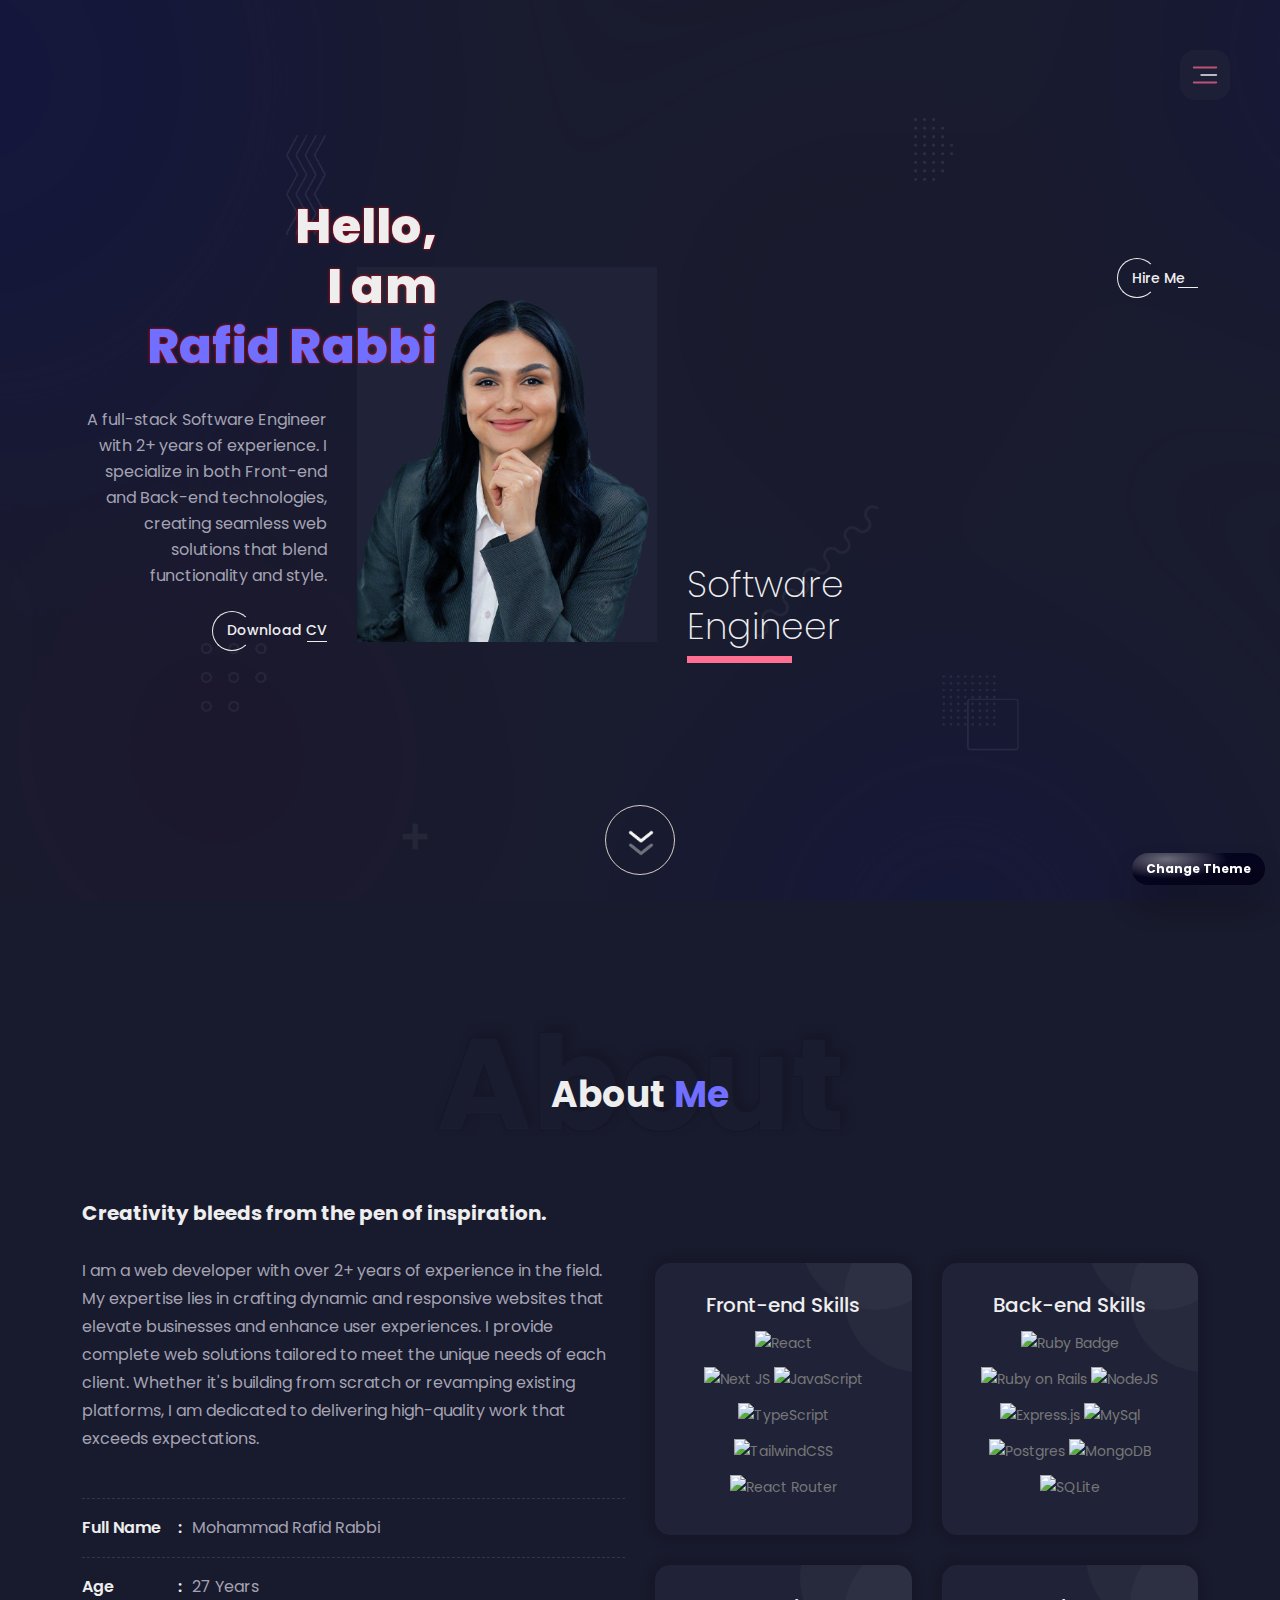
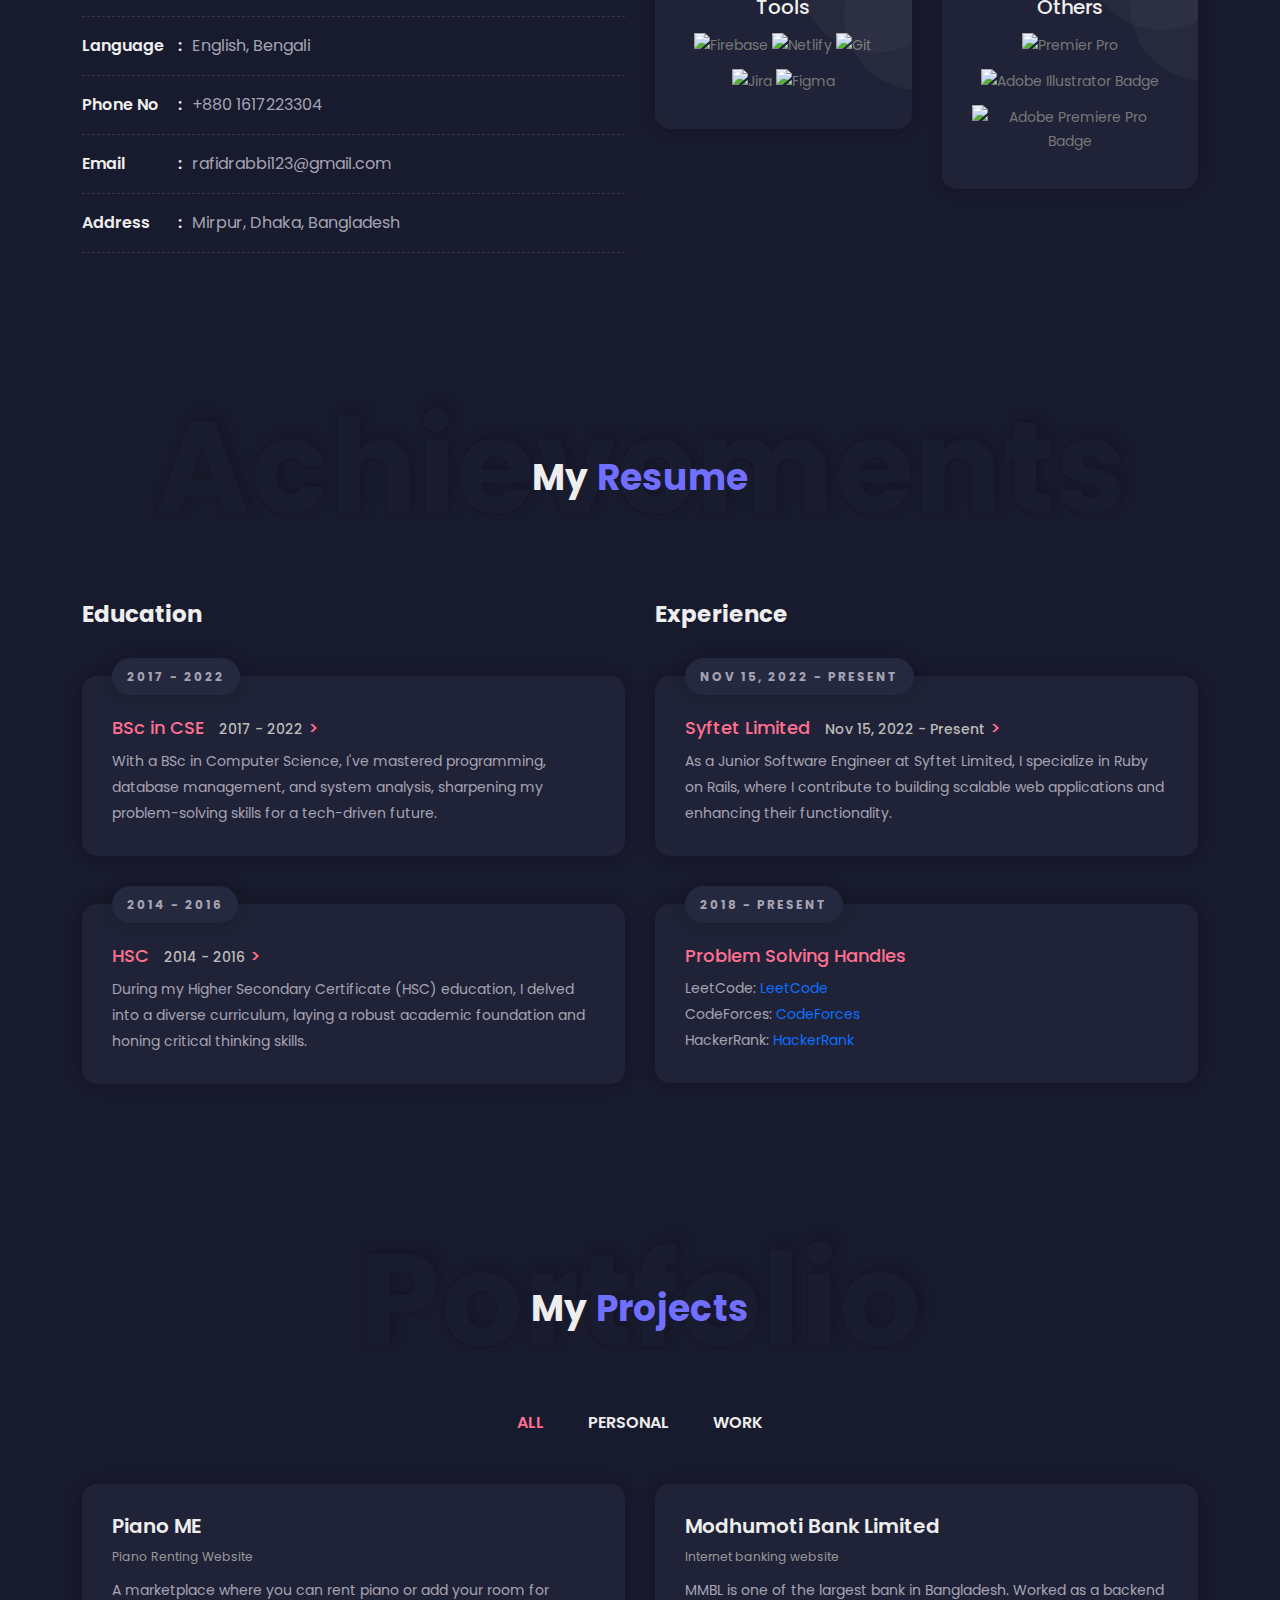
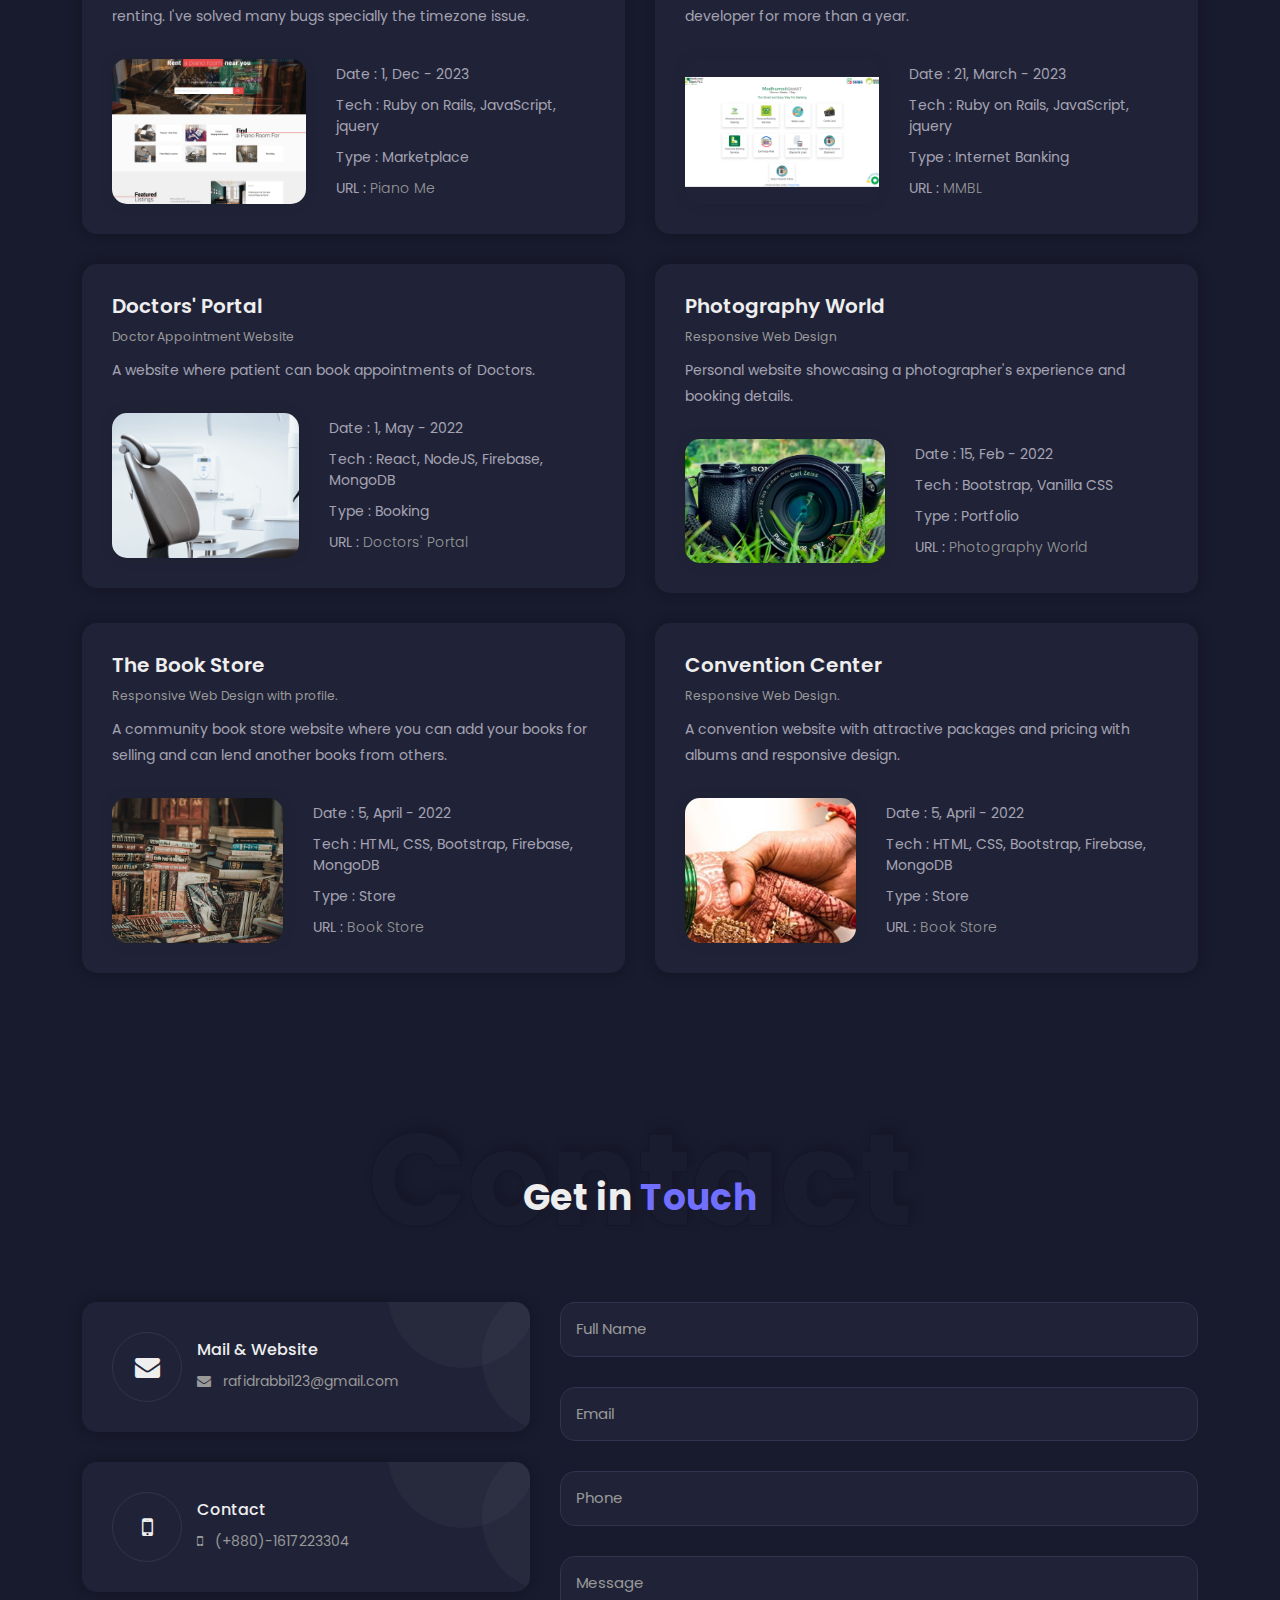
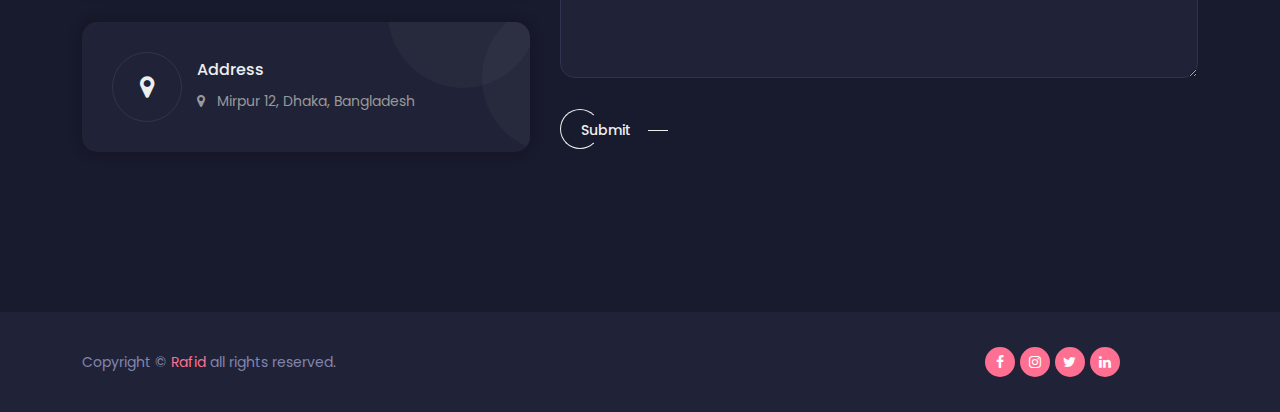
==== commit e5a53d3c: "adding new projects" ====
--- a/index.html
+++ b/index.html
@@ -140,7 +140,7 @@
               >
                 <span class="text">Download CV</span>
               </a>
-            </div>
+              </div>
             <div class="ms-hero-img">
               <div class="ms-card" data-tilt>
                 <img src="assets/img/hero/my-img-dark.png" alt="vasantbhai" />
@@ -149,6 +149,13 @@
             <div class="ms-hero-name">
               <h3><span>Software Engineer</span></h3>
             </div>
+            <a
+                href="https://www.upwork.com/freelancers/~017b33c507b5f9253a"
+                class="ms-learn-more-right"
+                target="_blank"
+              >
+                <span class="text">Hire Me</span>
+              </a>
           </div>
           <div class="art"></div>
         </div>
@@ -620,6 +627,84 @@
                 <div class="col-md-12 col-sm-12">
                   <div class="portfolio-content-items">
                     <div class="row m-b-minus-30px">
+                      <!-- projects container start--------------------------------- -->
+
+                      <div class="col-lg-6 mix development">
+                        <div class="ms-project-box">
+                          <h3>Piano ME</h3>
+                          <div class="links">
+                            <small>Piano Renting Website</small>
+                          </div>
+                          <p>
+                            A marketplace where you can rent piano or add your room for renting. I've solved many bugs specially the timezone issue.
+                            <!-- <a href="#">Read more</a> -->
+                          </p>
+                          <div class="ms-info">
+                            <div class="portfolio-img">
+                              <a
+                                class=""
+                                data-fancybox="gallery"
+                                href="assets/img/portfolio/pianome.jpg"
+                                style="
+                                  background-image: url(assets/img/portfolio/pianome_square.jpg);
+                                "
+                              >
+                                <span class="overlay">+</span>
+                              </a>
+                            </div>
+                            <div class="ms-detail">
+                              <ul>
+                                <li>Date : 1, Dec - 2023</li>
+                                <li>Tech : Ruby on Rails, JavaScript, jquery</li>
+                                <li>Type : Marketplace</li>
+                                <li>
+                                  URL : <a href="https://piano.me/en" target="_blank">Piano Me</a>
+                                </li>
+                              </ul>
+                            </div>
+                          </div>
+                        </div>
+                      </div>
+                      <!-- projects container end--------------------------------- -->
+
+                      <!-- projects container start--------------------------------- -->
+                      <div class="col-lg-6 mix development">
+                        <div class="ms-project-box">
+                          <h3>Modhumoti Bank Limited</h3>
+                          <div class="links">
+                            <small>Internet banking website</small>
+                          </div>
+                          <p>
+                            MMBL is one of the largest bank in Bangladesh. Worked as a backend developer for more than a year.
+                            <!-- <a href="#">Read more</a> -->
+                          </p>
+                          <div class="ms-info">
+                            <div class="portfolio-img">
+                              <a
+                                class=""
+                                data-fancybox="gallery"
+                                href="assets/img/portfolio/mmbl.png"
+                                style="
+                                  background-image: url(assets/img/portfolio/mmbl_square.png);
+                                "
+                              >
+                                <span class="overlay">+</span>
+                              </a>
+                            </div>
+                            <div class="ms-detail">
+                              <ul>
+                                <li>Date : 21, March - 2023</li>
+                                <li>Tech : Ruby on Rails, JavaScript, jquery</li>
+                                <li>Type : Internet Banking</li>
+                                <li>
+                                  URL : <a href="https://corporateibs.modhumotibank.net/" target="_blank">MMBL</a>
+                                </li>
+                              </ul>
+                            </div>
+                          </div>
+                        </div>
+                      </div>                   
+                      <!-- projects container end--------------------------------- -->
 
                       <div class="col-lg-6 mix design">
                         <div class="ms-project-box">
--- a/assets/css/dark.css
+++ b/assets/css/dark.css
@@ -1189,12 +1189,13 @@
 .education h4,
 .experiense h4 {
   margin-bottom: 50px;
+  margin-top: 20px;
   font-size: 23px;
   line-height: 24px;
   font-weight: 700;
   font-family: "Poppins, sans-serif";
   color: #eee;
-  text-align: center;
+  /* text-align: center; */
 }
 
 .ms-experience .timeline {
--- a/assets/css/style.css
+++ b/assets/css/style.css
@@ -1342,7 +1342,7 @@
   font-weight: 700;
   font-family: "Poppins, sans-serif";
   color: #333;
-  text-align: center;
+  /* text-align: center; */
 }
 
 .ms-experience .timeline {
